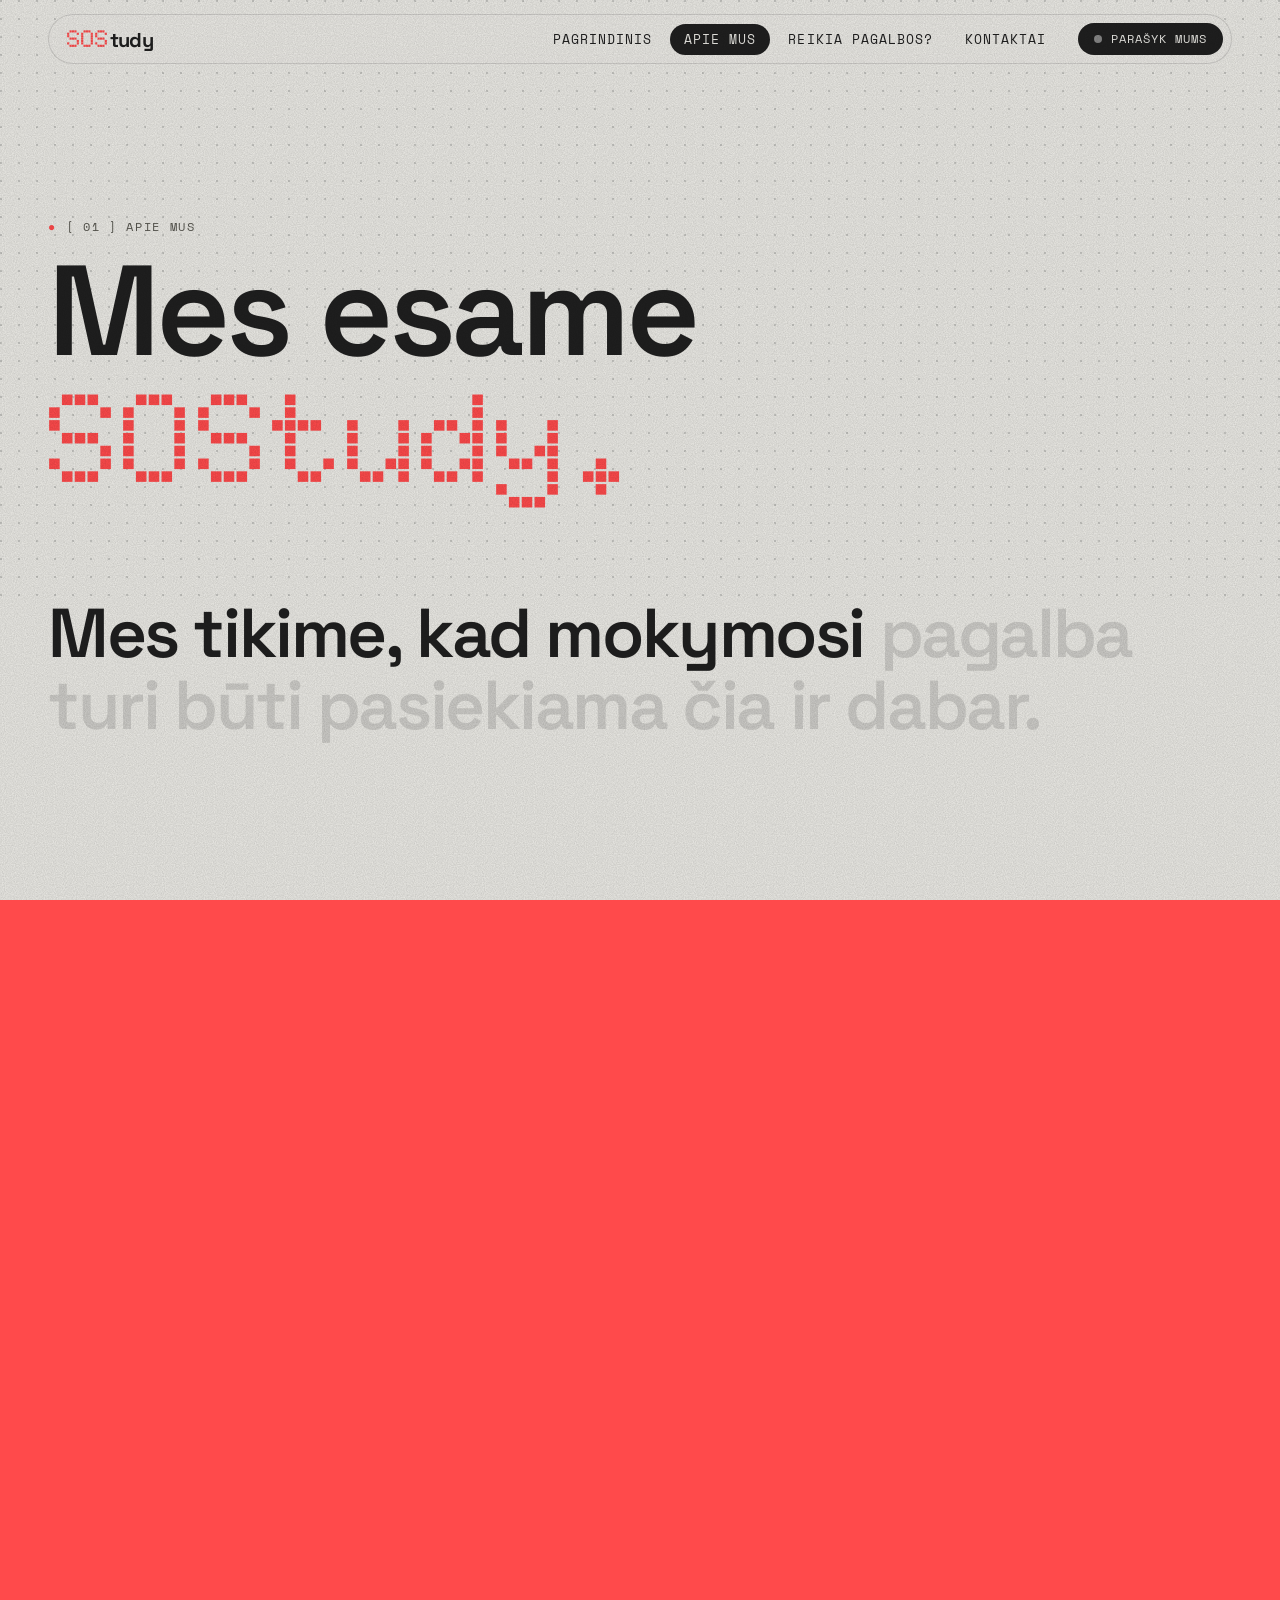
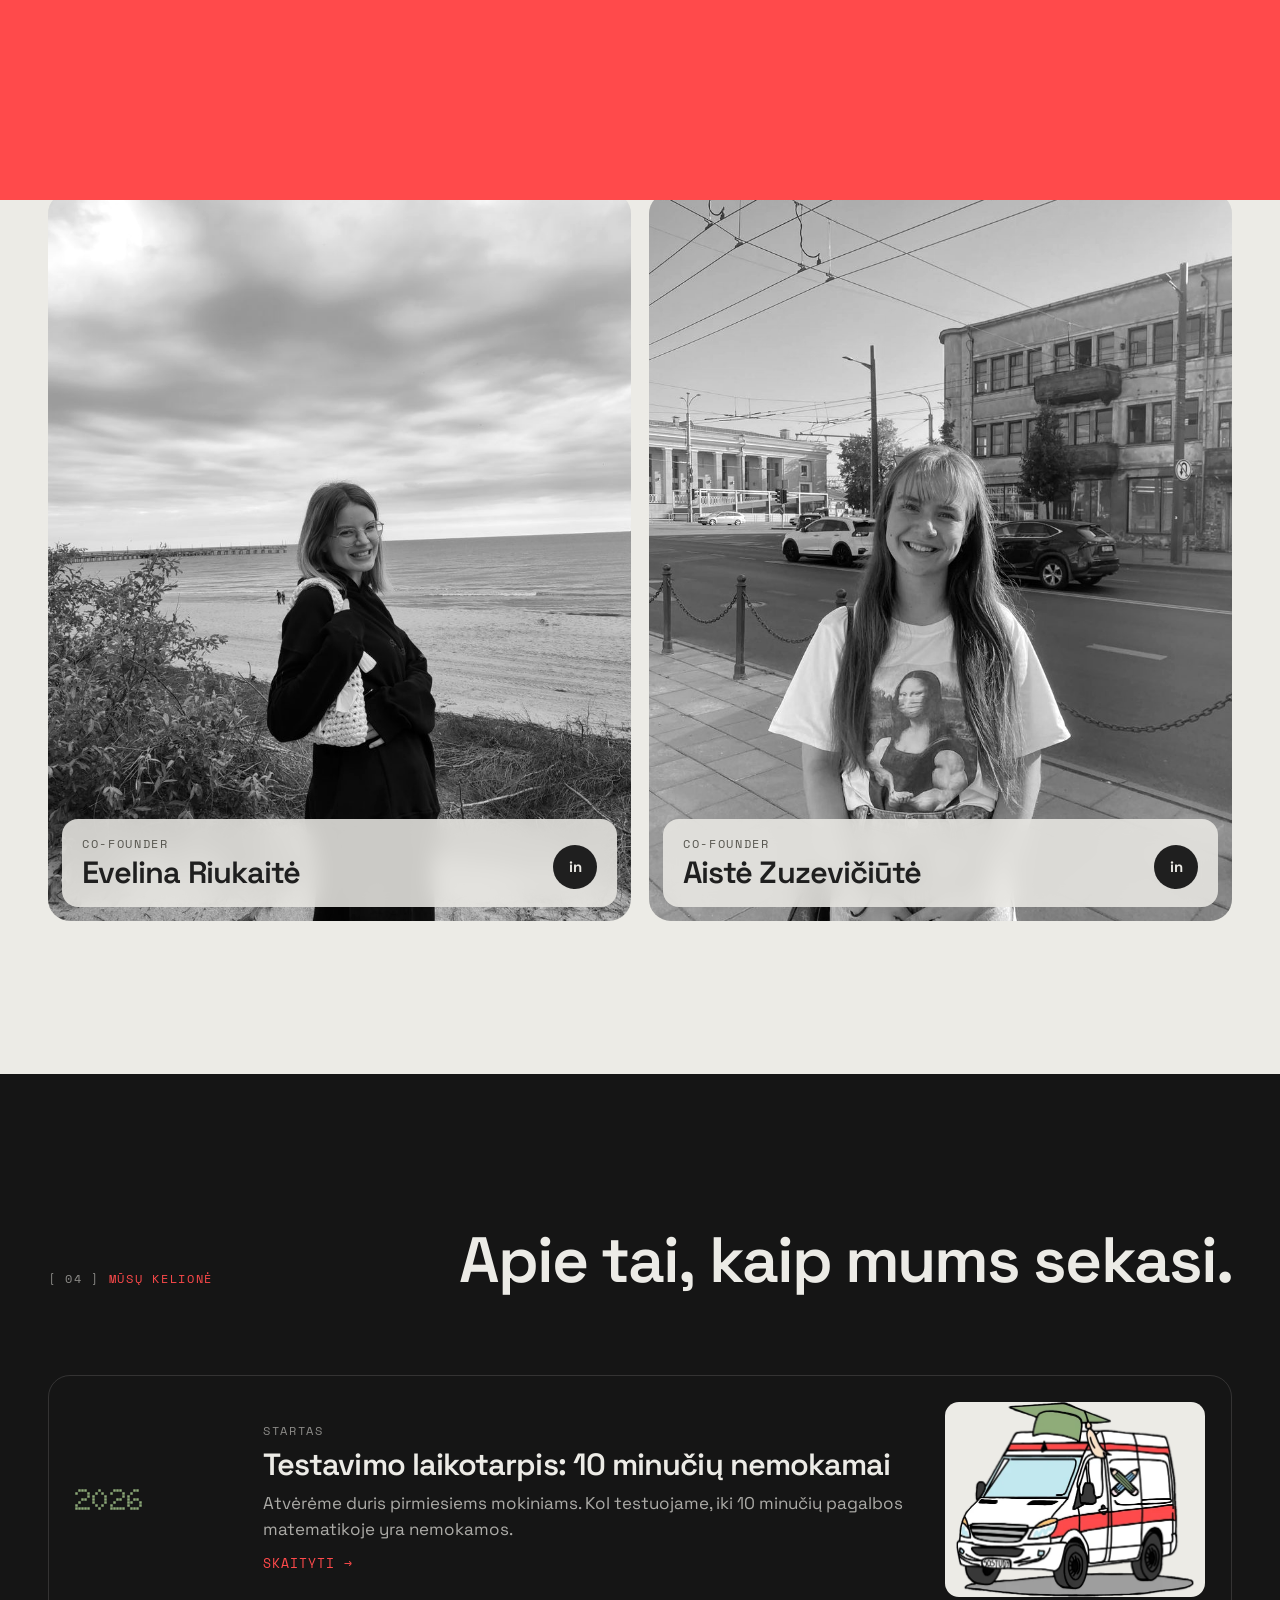
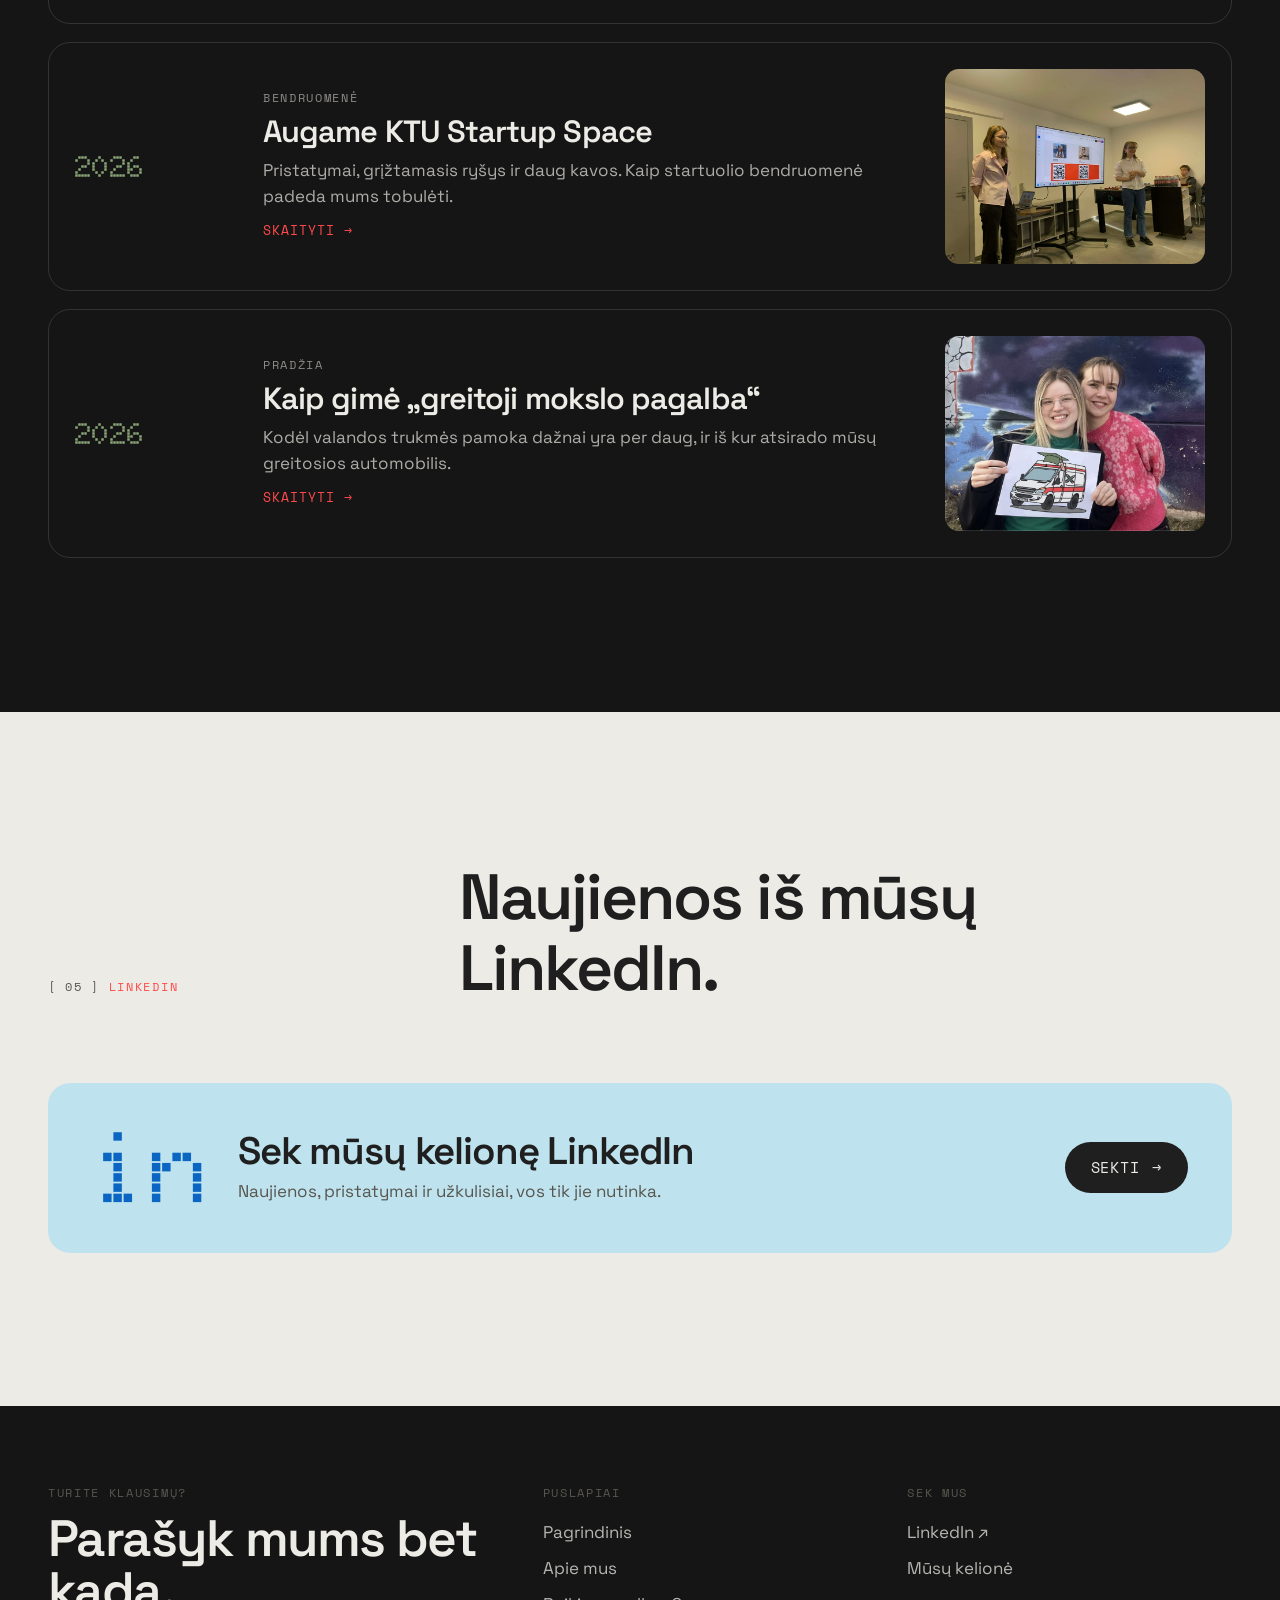
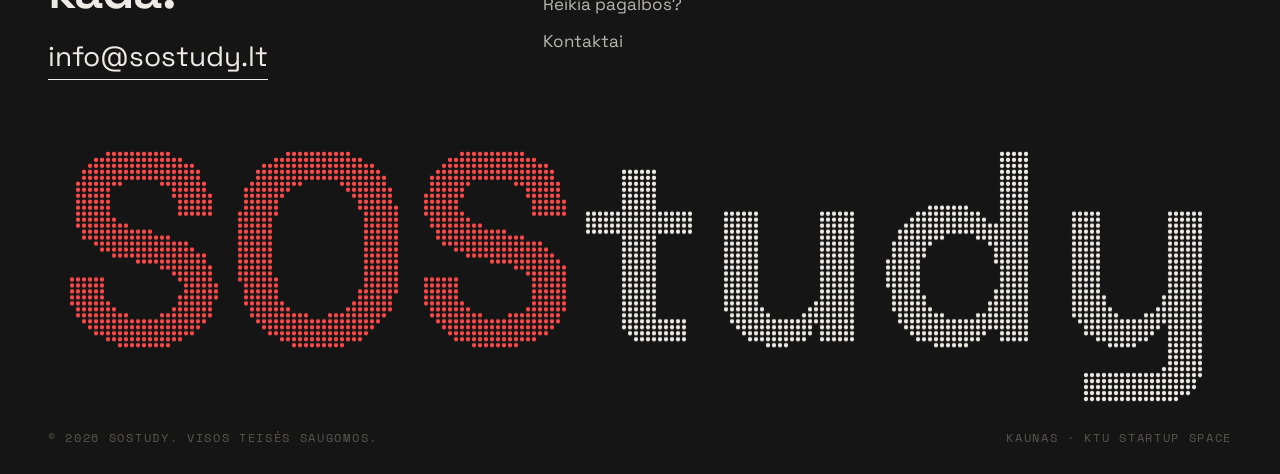
==== apie-mus/index.html @ 899cd35e "about page" ====
<!doctype html>
<html lang="lt">
<head>
  <meta charset="utf-8">
  <meta name="viewport" content="width=device-width, initial-scale=1">
  <title>Apie mus · Komanda ir mūsų kelionė | SOStudy</title>
  <meta name="description" content="SOStudy įkūrė dvi KTU studentės, kurios tiki, kad mokymosi pagalba turi būti pasiekiama čia ir dabar. Susipažink su komanda ir sek mūsų kelionę.">
  <link rel="canonical" href="https://sostudy.lt/apie-mus/">
  <meta property="og:type" content="website">
  <meta property="og:locale" content="lt_LT">
  <meta property="og:site_name" content="SOStudy">
  <meta property="og:url" content="https://sostudy.lt/apie-mus/">
  <meta property="og:title" content="Apie mus · Komanda ir mūsų kelionė | SOStudy">
  <meta property="og:description" content="SOStudy įkūrė dvi KTU studentės, kurios tiki, kad mokymosi pagalba turi būti pasiekiama čia ir dabar. Susipažink su komanda ir sek mūsų kelionę.">
  <meta property="og:image" content="https://sostudy.lt/assets/img/og.png">
  <meta name="twitter:card" content="summary_large_image">
  <meta name="theme-color" content="#ecebe6">
  <link rel="icon" href="/assets/img/favicon.svg" type="image/svg+xml">
  <link rel="preconnect" href="https://fonts.googleapis.com">
  <link rel="preconnect" href="https://fonts.gstatic.com" crossorigin>
  <link href="https://fonts.googleapis.com/css2?family=Doto:wght@700..900&family=Space+Grotesk:wght@400..700&family=Space+Mono:wght@400;700&display=swap" rel="stylesheet">
  <link rel="stylesheet" href="/assets/css/style.css">
  <script type="application/ld+json">
{
    "@context": "https://schema.org",
    "@type": "AboutPage",
    "url": "https://sostudy.lt/apie-mus/",
    "inLanguage": "lt-LT",
    "mainEntity": {
      "@type": "EducationalOrganization",
      "@id": "https://sostudy.lt/#org",
      "name": "SOStudy",
      "slogan": "Greitoji mokslo pagalba",
      "founder": [
        { "@type": "Person", "name": "Evelina Riukaitė", "jobTitle": "Co-founder", "image": "https://sostudy.lt/assets/img/evelina.jpg", "affiliation": "Kauno technologijos universitetas" },
        { "@type": "Person", "name": "Aistė Zuzevičiūtė", "jobTitle": "Co-founder", "image": "https://sostudy.lt/assets/img/aiste.jpg", "affiliation": "Kauno technologijos universitetas" }
      ]
    }
  }
  </script>
</head>
<body>

<header class="site-head">
  <div class="wrap">
    <div class="head-bar">
      <a href="/" class="logo" aria-label="SOStudy pradžia"><span class="sos">SOS</span>tudy</a>
      <nav class="nav" id="nav">
        <a href="/">Pagrindinis</a>
        <a href="/apie-mus/" aria-current="page">Apie mus</a>
        <a href="/reikia-pagalbos/">Reikia pagalbos?</a>
        <a href="/kontaktai/">Kontaktai</a>
        <a href="/reikia-pagalbos/" class="status-pill" data-status><span class="status-dot"></span><span>Tikrinama…</span></a>
      </nav>
      <a href="/reikia-pagalbos/" class="status-pill" data-status><span class="status-dot"></span><span>Tikrinama…</span></a>
      <button class="burger" aria-label="Meniu" aria-expanded="false" aria-controls="nav"><span></span></button>
    </div>
  </div>
</header>

<main>
<section class="page-hero dotgrid">
    <div class="wrap">
      <p class="label reveal"><b>●</b> [ 01 ] Apie mus</p>
      <h1 class="split" style="margin-top:18px">Mes esame <span class="dot">SOStudy.</span></h1>
    </div>
  </section>

  <section class="sec" style="padding-top:0">
    <div class="wrap">
      <p class="manifesto" id="manifesto">Mes tikime, kad mokymosi pagalba turi būti pasiekiama <span class="red">čia</span> <span class="red">ir</span> <span class="red">dabar.</span></p>
    </div>
  </section>

  <section class="sec" style="padding-top:0">
    <div class="wrap story">
      <div class="reveal">
        <p class="label" style="margin-bottom:24px">[ 02 ] <b>Istorija</b></p>
        <p><strong>„SOStudy“ atsirado iš noro panaikinti neefektyvias ir brangias fiksuoto laiko pamokas.</strong> Užuot laukę dienas ir mokėję už visą valandą, kai tereikia 10 minučių paaiškinimo, dabar mokiniai gali išsikviesti „greitąją mokslo pagalbą“ vos keliais paspaudimais.</p>
        <p>„SOStudy“ branduolys esame mes, dvi studentės. Susipažinusios studijų metais ir atradusios bendrą požiūrį į inovacijas švietime, tapome verslo partnerėmis. Šiandien abi priklausome KTU talentų akademijai, o savo startuolį kasdien tobuliname ir vystome KTU Startup Space bendruomenėje.</p>
        <div class="badges"><span class="badge">KTU talentų akademija</span><span class="badge">KTU Startup Space</span></div>
      </div>
      <div class="photo-frame reveal" data-cursor="Labas!">
        <img src="/assets/img/founders.jpg" alt="SOStudy įkūrėjos Evelina ir Aistė su greitosios pagalbos automobilio piešiniu" width="900" height="674" loading="lazy">
        <span class="sticker">Įkūrėjos</span>
      </div>
    </div>
  </section>

  <section class="sec" id="komanda" style="padding-top:0">
    <div class="wrap">
      <div class="sec-head">
        <p class="label">[ 03 ] <b>Komanda</b></p>
        <h2 class="split">Dvi studentės, viena misija.</h2>
      </div>
      <div class="team">
        <article class="member reveal" data-tilt="5">
          <div class="ph"><img src="/assets/img/evelina.jpg" alt="Evelina Riukaitė" width="900" height="1178" loading="lazy"></div>
          <div class="info">
            <div><p class="label" style="margin:0 0 6px">Co-founder</p><h3>Evelina Riukaitė</h3></div>
            <a class="in" href="https://www.linkedin.com/" target="_blank" rel="noopener" aria-label="Evelina LinkedIn">in</a>
          </div>
        </article>
        <article class="member reveal" data-tilt="5" style="transition-delay:.1s">
          <div class="ph"><img src="/assets/img/aiste.jpg" alt="Aistė Zuzevičiūtė" width="900" height="1200" loading="lazy"></div>
          <div class="info">
            <div><p class="label" style="margin:0 0 6px">Co-founder</p><h3>Aistė Zuzevičiūtė</h3></div>
            <a class="in" href="https://www.linkedin.com/" target="_blank" rel="noopener" aria-label="Aistė LinkedIn">in</a>
          </div>
        </article>
      </div>
    </div>
  </section>

  <section class="sec night" id="kelione">
    <div class="wrap">
      <div class="sec-head">
        <p class="label">[ 04 ] <b>Mūsų kelionė</b></p>
        <h2 class="split">Apie tai, kaip mums sekasi.</h2>
      </div>
      <div class="timeline">
        <article class="post reveal">
          <span class="when dot">2026</span>
          <div>
            <p class="label" style="margin-bottom:10px">Startas</p>
            <h3>Testavimo laikotarpis: 10 minučių nemokamai</h3>
            <p>Atvėrėme duris pirmiesiems mokiniams. Kol testuojame, iki 10 minučių pagalbos matematikoje yra nemokamos.</p>
            <button class="more" data-open="a-test">Skaityti →</button>
          </div>
          <img src="/assets/img/car-480.webp" alt="" loading="lazy" style="object-fit:contain;background:var(--paper)">
        </article>
        <article class="post reveal">
          <span class="when dot">2026</span>
          <div>
            <p class="label" style="margin-bottom:10px">Bendruomenė</p>
            <h3>Augame KTU Startup Space</h3>
            <p>Pristatymai, grįžtamasis ryšys ir daug kavos. Kaip startuolio bendruomenė padeda mums tobulėti.</p>
            <button class="more" data-open="a-space">Skaityti →</button>
          </div>
          <img src="/assets/img/pitch.jpg" alt="SOStudy pristatymas auditorijai" loading="lazy">
        </article>
        <article class="post reveal">
          <span class="when dot">2026</span>
          <div>
            <p class="label" style="margin-bottom:10px">Pradžia</p>
            <h3>Kaip gimė „greitoji mokslo pagalba“</h3>
            <p>Kodėl valandos trukmės pamoka dažnai yra per daug, ir iš kur atsirado mūsų greitosios automobilis.</p>
            <button class="more" data-open="a-start">Skaityti →</button>
          </div>
          <img src="/assets/img/founders.jpg" alt="" loading="lazy">
        </article>
      </div>
    </div>
  </section>

  <dialog class="article" id="a-test">
    <button class="article-close" aria-label="Uždaryti">✕</button>
    <div class="article-in">
      <p class="label">2026 · Startas</p>
      <h2>Testavimo laikotarpis: 10 minučių nemokamai</h2>
      <p>Dabar esame testavimo laikotarpyje ir kviečiame nemokamai gauti iki 10 minučių pagalbą, susidūrus su neaiškumais matematikoje, nuo pirmos iki dvyliktos klasės.</p>
      <p>Užtenka užpildyti formą puslapyje „Reikia pagalbos?“: aprašyti uždavinį ar konkretų neaiškumą, o jei patogiau, pridėti nuotrauką. Prieš sesiją el. paštu atsiųsime prisijungimo nuorodą.</p>
      <p><a class="btn btn-red" href="/reikia-pagalbos/">Išbandyti <span class="arr">→</span></a></p>
    </div>
  </dialog>
  <dialog class="article" id="a-space">
    <button class="article-close" aria-label="Uždaryti">✕</button>
    <div class="article-in">
      <p class="label">2026 · Bendruomenė</p>
      <h2>Augame KTU Startup Space</h2>
      <img src="/assets/img/pitch.jpg" alt="SOStudy pristatymas" loading="lazy">
      <p>Abi priklausome KTU talentų akademijai, o savo startuolį kasdien tobuliname ir vystome KTU Startup Space bendruomenėje. Čia pristatome idėją, renkame grįžtamąjį ryšį ir mokomės iš kitų komandų.</p>
    </div>
  </dialog>
  <dialog class="article" id="a-start">
    <button class="article-close" aria-label="Uždaryti">✕</button>
    <div class="article-in">
      <p class="label">2026 · Pradžia</p>
      <h2>Kaip gimė „greitoji mokslo pagalba“</h2>
      <img src="/assets/img/founders.jpg" alt="SOStudy įkūrėjos" loading="lazy">
      <p>„SOStudy“ atsirado iš noro panaikinti neefektyvias ir brangias fiksuoto laiko pamokas. Užuot laukę dienas ir mokėję už visą valandą, kai tereikia 10 minučių paaiškinimo, dabar mokiniai gali išsikviesti „greitąją mokslo pagalbą“ vos keliais paspaudimais.</p>
      <p>Taip atsirado ir mūsų simbolis: greitosios pagalbos automobilis su abiturientų kepure, kuris atvažiuoja tada, kai labiausiai reikia.</p>
    </div>
  </dialog>

  <section class="sec" id="linkedin">
    <div class="wrap">
      <div class="sec-head">
        <p class="label">[ 05 ] <b>LinkedIn</b></p>
        <h2 class="split">Naujienos iš mūsų LinkedIn.</h2>
      </div>
      <div class="li-grid" id="liGrid"></div>
      <a class="li-empty reveal" id="liEmpty" href="https://www.linkedin.com/company/sostudy" target="_blank" rel="noopener" data-linkedin data-cursor="Sekti">
        <span class="dot">in</span>
        <div><h3>Sek mūsų kelionę LinkedIn</h3><p>Naujienos, pristatymai ir užkulisiai, vos tik jie nutinka.</p></div>
        <span class="btn">Sekti <span class="arr">→</span></span>
      </a>
    </div>
  </section>
</main>

<footer class="site-foot">
  <div class="wrap">
    <div class="foot-top">
      <div>
        <p class="label">Turite klausimų?</p>
        <h3>Parašyk mums bet kada.</h3>
        <a class="mail" href="mailto:info@sostudy.lt">info@sostudy.lt</a>
      </div>
      <div>
        <p class="label">Puslapiai</p>
        <div class="foot-links">
          <a href="/">Pagrindinis</a><a href="/apie-mus/">Apie mus</a><a href="/reikia-pagalbos/">Reikia pagalbos?</a><a href="/kontaktai/">Kontaktai</a>
        </div>
      </div>
      <div>
        <p class="label">Sek mus</p>
        <div class="foot-links">
          <a href="https://www.linkedin.com/company/sostudy" target="_blank" rel="noopener" data-linkedin>LinkedIn ↗</a>
          <a href="/apie-mus/#kelione">Mūsų kelionė</a>
        </div>
      </div>
    </div>
    <canvas id="wordmark" aria-label="SOStudy" role="img"></canvas>
    <div class="foot-bottom label"><span>© <span data-year>2026</span> SOStudy. Visos teisės saugomos.</span><span>Kaunas · KTU Startup Space</span></div>
  </div>
</footer>

<script src="/assets/js/config.js"></script>
<script src="/assets/js/availability.js"></script>
<script src="/assets/js/main.js"></script>
<script src="/assets/js/about.js" defer></script>
</body>
</html>
---- assets/css/style.css ----
/* ============ Tokens ============ */
:root {
  --paper: #ecebe6;
  --paper-2: #e2e1db;
  --ink: #1f1f1f;
  --ink-2: #57564f;
  --line: rgba(31, 31, 31, .14);
  --night: #151515;
  --night-2: #1f1f1f;
  --on-night: #ecebe6;

  --red: #ff4a4b;
  --red-deep: #e23637;
  --green: #8da978;
  --green-deep: #6f8c5c;
  --sky: #bfe3ee;
  --amber: #f7b267;

  --f-dot: "Doto", "Space Mono", monospace;
  --f-sans: "Space Grotesk", system-ui, sans-serif;
  --f-mono: "Space Mono", ui-monospace, monospace;

  --r: 22px;
  --r-sm: 12px;
  --gut: clamp(16px, 4vw, 48px);
  --max: 1320px;
  --ease: cubic-bezier(.2, .8, .2, 1);
}

/* ============ Base ============ */
*, *::before, *::after { box-sizing: border-box; }
html { -webkit-text-size-adjust: 100%; scroll-behavior: smooth; }
body {
  margin: 0;
  background: var(--paper);
  color: var(--ink);
  font: 400 17px/1.55 var(--f-sans);
  -webkit-font-smoothing: antialiased;
  overflow-x: hidden;
}
/* matte grain */
body::after {
  content: "";
  position: fixed; inset: 0;
  pointer-events: none; z-index: 900;
  opacity: .32; mix-blend-mode: multiply;
  background-image: url("data:image/svg+xml,%3Csvg xmlns='http://www.w3.org/2000/svg' width='160' height='160'%3E%3Cfilter id='n'%3E%3CfeTurbulence type='fractalNoise' baseFrequency='.9' numOctaves='3' stitchTiles='stitch'/%3E%3CfeColorMatrix values='0 0 0 0 0 0 0 0 0 0 0 0 0 0 0 0 0 0 .5 0'/%3E%3C/filter%3E%3Crect width='100%25' height='100%25' filter='url(%23n)'/%3E%3C/svg%3E");
}
::selection { background: var(--red); color: #fff; }
img { max-width: 100%; display: block; }
a { color: inherit; text-decoration: none; }
button, input, select, textarea { font: inherit; color: inherit; }
h1, h2, h3, h4 { margin: 0; font-weight: 600; letter-spacing: -.03em; line-height: 1.02; }
p { margin: 0 0 1em; }
:focus-visible { outline: 2px solid var(--red); outline-offset: 3px; border-radius: 4px; }

.wrap { width: 100%; max-width: var(--max); margin-inline: auto; padding-inline: var(--gut); }
.dot { font-family: var(--f-dot); font-weight: 800; letter-spacing: -.02em; }
.mono { font-family: var(--f-mono); }
.label {
  font: 400 12px/1.2 var(--f-mono);
  text-transform: uppercase; letter-spacing: .14em;
  color: var(--ink-2);
}
.label b { color: var(--red); font-weight: 400; }
.sr-only { position: absolute; width: 1px; height: 1px; overflow: hidden; clip: rect(0 0 0 0); white-space: nowrap; }
.dotgrid {
  background-image: radial-gradient(circle at 1px 1px, rgba(31,31,31,.18) 1px, transparent 1.4px);
  background-size: 18px 18px;
}
.night { background: var(--night); color: var(--on-night); }
.night .label { color: rgba(236,235,230,.55); }
.night .dotgrid, .night.dotgrid {
  background-image: radial-gradient(circle at 1px 1px, rgba(236,235,230,.12) 1px, transparent 1.4px);
}

/* ============ Cursor ============ */
@media (pointer: fine) {
  html.has-cursor, html.has-cursor * { cursor: none !important; }
}
.cursor, .cursor-ring {
  position: fixed; left: 0; top: 0; z-index: 1000;
  pointer-events: none; border-radius: 50%;
  translate: -50% -50%;
  opacity: 0; transition: opacity .3s;
}
html.has-cursor .cursor, html.has-cursor .cursor-ring { opacity: 1; }
.cursor { width: 8px; height: 8px; background: var(--red); }
.cursor-ring {
  width: 38px; height: 38px;
  border: 1.5px solid var(--ink);
  display: grid; place-items: center;
  font: 700 11px/1 var(--f-mono); letter-spacing: .08em; text-transform: uppercase;
  color: #fff;
  transition: width .35s var(--ease), height .35s var(--ease), background .25s, border-color .25s, opacity .3s;
  mix-blend-mode: difference; border-color: #fff;
}
.cursor-ring.is-link { width: 64px; height: 64px; background: #fff; }
.cursor-ring.is-label { width: 92px; height: 92px; background: var(--red); mix-blend-mode: normal; border-color: var(--red); }
.cursor-ring.is-down { width: 26px; height: 26px; }
.cursor-ring span { opacity: 0; transition: opacity .2s; }
.cursor-ring.is-label span { opacity: 1; }

/* ============ Header ============ */
.site-head {
  position: fixed; inset: 0 0 auto; z-index: 500;
  padding: 14px 0;
  transition: transform .5s var(--ease);
}
.site-head.is-hidden { transform: translateY(-110%); }
.site-head .wrap { display: flex; align-items: center; gap: 20px; }
.head-bar {
  display: flex; align-items: center; gap: 18px; width: 100%;
  padding: 8px 8px 8px 18px;
  background: rgba(236,235,230,.72);
  backdrop-filter: blur(14px) saturate(1.2); -webkit-backdrop-filter: blur(14px) saturate(1.2);
  border: 1px solid var(--line); border-radius: 999px;
}
.logo { display: flex; align-items: baseline; gap: 1px; font: 700 20px/1 var(--f-sans); letter-spacing: -.04em; }
.logo .sos { font-family: var(--f-dot); font-weight: 900; color: var(--red); font-size: 24px; letter-spacing: 0; }
.logo-mark { width: 22px; height: 22px; }
.nav { display: flex; gap: 4px; margin-left: auto; }
.nav a {
  position: relative; padding: 9px 14px; border-radius: 999px;
  font: 400 13px/1 var(--f-mono); text-transform: uppercase; letter-spacing: .08em;
  transition: background .25s, color .25s;
}
.nav a:hover { background: var(--paper-2); }
.nav a[aria-current="page"] { background: var(--ink); color: var(--paper); }
.status-pill {
  display: inline-flex; align-items: center; gap: 9px;
  padding: 10px 16px; border-radius: 999px;
  background: var(--ink); color: var(--paper);
  font: 400 12px/1 var(--f-mono); text-transform: uppercase; letter-spacing: .08em;
  white-space: nowrap;
}
.status-dot { width: 8px; height: 8px; border-radius: 50%; background: #888; flex: none; }
[data-state="free"] .status-dot { background: var(--green); box-shadow: 0 0 0 0 rgba(141,169,120,.7); animation: ping 1.8s infinite; }
[data-state="busy"] .status-dot { background: var(--red); }
@keyframes ping { 70% { box-shadow: 0 0 0 9px rgba(141,169,120,0); } 100% { box-shadow: 0 0 0 0 rgba(141,169,120,0); } }

.burger { display: none; width: 44px; height: 44px; border: 0; border-radius: 50%; background: var(--ink); color: var(--paper); place-items: center; }
.burger span, .burger span::before { display: block; width: 16px; height: 1.5px; background: currentColor; position: relative; transition: transform .3s; }
.burger span::before { content: ""; position: absolute; top: 5px; }
.burger span { transform: translateY(-2.5px); }
.nav-open .burger span { transform: rotate(45deg); }
.nav-open .burger span::before { transform: translateY(-5px) rotate(-90deg); }

@media (max-width: 900px) {
  .burger { display: grid; margin-left: auto; }
  .head-bar .status-pill { display: none; }
  .nav {
    position: fixed; inset: 0; z-index: -1;
    flex-direction: column; justify-content: center; gap: 6px;
    padding: 90px var(--gut) 40px;
    background: var(--night); clip-path: circle(0 at calc(100% - 40px) 40px);
    transition: clip-path .7s var(--ease);
  }
  .nav-open .nav { clip-path: circle(150% at calc(100% - 40px) 40px); }
  .nav a { color: var(--on-night); font: 600 clamp(36px, 10vw, 56px)/1.1 var(--f-sans); text-transform: none; letter-spacing: -.03em; padding: 6px 0; }
  .nav a:hover, .nav a[aria-current="page"] { background: none; color: var(--red); }
  .nav .status-pill { display: inline-flex; align-self: flex-start; margin-top: 24px; background: var(--paper); color: var(--ink); font: 400 12px/1 var(--f-mono); padding: 12px 16px; }
}
@media (min-width: 901px) { .nav .status-pill { display: none; } }

/* ============ Buttons ============ */
.btn {
  --bg: var(--ink); --fg: var(--paper);
  position: relative; display: inline-flex; align-items: center; gap: 12px;
  padding: 18px 26px; border: 0; border-radius: 999px;
  background: var(--bg); color: var(--fg);
  font: 500 15px/1 var(--f-mono); text-transform: uppercase; letter-spacing: .06em;
  overflow: hidden; isolation: isolate;
  transition: transform .4s var(--ease);
}
.btn::before {
  content: ""; position: absolute; inset: 0; z-index: -1;
  background: var(--red); border-radius: inherit;
  transform: translateY(101%); transition: transform .45s var(--ease);
}
.btn:hover::before { transform: none; }
.btn:hover { color: #fff; }
.btn .arr { transition: transform .4s var(--ease); }
.btn:hover .arr { transform: translateX(4px) rotate(-45deg); }
.btn-red { --bg: var(--red); --fg: #fff; }
.btn-red::before { background: var(--ink); }
.btn-ghost { --bg: transparent; --fg: var(--ink); box-shadow: inset 0 0 0 1.5px var(--ink); }
.night .btn-ghost { --fg: var(--on-night); box-shadow: inset 0 0 0 1.5px var(--on-night); }
.btn-siren { animation: siren 2.4s infinite; }
@keyframes siren {
  0%, 100% { box-shadow: 0 0 0 0 rgba(255,74,75,.45); }
  50% { box-shadow: 0 0 0 14px rgba(255,74,75,0); }
}

/* ============ Sections ============ */
section { position: relative; }
.sec { padding: clamp(80px, 12vw, 160px) 0; }
.sec-head { display: grid; grid-template-columns: 1fr 2fr; gap: 24px; margin-bottom: clamp(40px, 6vw, 80px); align-items: end; }
.sec-head h2 { font-size: clamp(36px, 5vw, 76px); }
@media (max-width: 760px) { .sec-head { grid-template-columns: 1fr; } }

.reveal { opacity: 0; transform: translateY(40px); transition: opacity 1s var(--ease), transform 1s var(--ease); }
.reveal.in { opacity: 1; transform: none; }
.split .w { display: inline-block; overflow: hidden; vertical-align: top; padding-bottom: .08em; }
.split .w > span { display: inline-block; transform: translateY(105%); transition: transform 1s var(--ease); transition-delay: calc(var(--i) * 45ms); }
.split.in .w > span { transform: none; }

/* ============ Hero ============ */
.hero { min-height: 100svh; padding-top: 110px; display: flex; flex-direction: column; overflow: hidden; }
.hero-grid > * { min-width: 0; }
.hero-grid { flex: 1; display: grid; grid-template-columns: 1.15fr 1fr; align-items: center; gap: 20px; position: relative; z-index: 2; }
.hero h1 { font-size: clamp(54px, 8.2vw, 136px); line-height: .9; letter-spacing: -.04em; }
.hero h1 .dot { color: var(--red); display: block; font-size: .8em; letter-spacing: -.04em; margin-top: .08em; }
.hero-sub { max-width: 34ch; font-size: clamp(18px, 1.6vw, 22px); color: var(--ink-2); margin: 28px 0 36px; }
.hero-sub strong { color: var(--ink); font-weight: 500; }
.hero-cta { display: flex; flex-wrap: wrap; gap: 12px; }
.hero-meta { position: relative; z-index: 2; display: flex; justify-content: space-between; align-items: end; gap: 20px; padding-bottom: 28px; }
.clock { font-size: clamp(28px, 3vw, 40px); line-height: 1; }
.scroll-hint { display: flex; align-items: center; gap: 10px; }
.scroll-hint i { width: 1px; height: 44px; background: var(--ink); position: relative; overflow: hidden; }
.scroll-hint i::after { content: ""; position: absolute; inset: 0; background: var(--red); animation: drip 1.8s var(--ease) infinite; }
@keyframes drip { from { transform: translateY(-100%); } to { transform: translateY(100%); } }

#globe { position: absolute; inset: 0; z-index: 1; width: 100%; height: 100%; pointer-events: none; }
.car-stage { position: relative; perspective: 1200px; aspect-ratio: 900/737; width: min(100%, 640px); justify-self: center; }
.car-3d { position: absolute; inset: 0; transform-style: preserve-3d; transition: transform .6s var(--ease); }
.car-3d img { position: absolute; inset: 0; width: 100%; height: 100%; object-fit: contain; animation: idle 1.6s ease-in-out infinite; filter: drop-shadow(0 30px 30px rgba(31,31,31,.18)); }
@keyframes idle { 50% { transform: translateY(-3px) rotate(-.3deg); } }
.siren-glow { position: absolute; left: 30%; top: 4%; width: 34%; height: 26%; border-radius: 50%; filter: blur(30px); mix-blend-mode: multiply; animation: blink 1s steps(1) infinite; pointer-events: none; transform: translateZ(40px); }
@keyframes blink { 0% { background: rgba(255,74,75,.55); } 50% { background: rgba(120,190,230,.55); } }
.car-tag {
  position: absolute; transform: translateZ(80px);
  padding: 8px 12px; border-radius: 999px; background: var(--paper); border: 1px solid var(--line);
  font: 400 11px/1 var(--f-mono); text-transform: uppercase; letter-spacing: .1em; white-space: nowrap;
  box-shadow: 0 10px 30px rgba(31,31,31,.08);
}
.car-tag.t1 { left: -4%; top: 22%; }
.car-tag.t2 { right: 0; top: 58%; }
.car-tag.t3 { left: 18%; bottom: -2%; }
.car-tag b { color: var(--red); font-weight: 400; }

@media (max-width: 900px) {
  .hero-grid { grid-template-columns: 1fr; padding-top: 20px; }
  .car-stage { width: min(92%, 460px); order: -1; }
  .car-tag.t1 { left: 0; }
  .hero-meta .clock-wrap { display: none; }
}

/* ============ Marquee ============ */
.marquee { overflow: hidden; border-block: 1px solid var(--line); padding: 18px 0; background: var(--paper); }
.marquee-track { display: flex; width: max-content; animation: marquee 28s linear infinite; }
.marquee-track span { display: flex; align-items: center; gap: 32px; padding-right: 32px; font-size: clamp(22px, 3vw, 38px); white-space: nowrap; }
.marquee-track span::after { content: "✚"; color: var(--red); font-size: .7em; }
@keyframes marquee { to { transform: translateX(-50%); } }

/* ============ Drive (scroll scene) ============ */
.drive { height: 320vh; }
.drive-sticky { position: sticky; top: 0; height: 100svh; overflow: hidden; display: grid; place-items: center; }
.drive-text { position: relative; z-index: 2; text-align: center; padding-inline: var(--gut); }
.drive-text h2 { font-size: clamp(44px, 8vw, 132px); max-width: 14ch; margin-inline: auto; }
.drive-text h2 em { font-style: normal; color: var(--red); }
.drive-meter { margin-top: 28px; display: inline-flex; gap: 28px; align-items: baseline; }
.drive-meter .dot { font-size: clamp(40px, 5vw, 72px); color: var(--green); line-height: 1; }
.road { position: absolute; left: 0; right: 0; bottom: 14vh; height: 2px; background: repeating-linear-gradient(90deg, rgba(236,235,230,.5) 0 26px, transparent 26px 52px); }
.drive-car { position: absolute; bottom: calc(14vh - 6px); left: 0; width: clamp(220px, 28vw, 420px); z-index: 3; will-change: transform; }
.drive-car img { width: 100%; filter: drop-shadow(0 20px 20px rgba(0,0,0,.4)); }
.drive-car::after { content: ""; position: absolute; left: 30%; top: 0; width: 36%; height: 30%; border-radius: 50%; filter: blur(26px); animation: blink2 .8s steps(1) infinite; z-index: -1; }
@keyframes blink2 { 0% { background: rgba(255,74,75,.8); } 50% { background: rgba(110,180,230,.8); } }
.speedlines { position: absolute; inset: 0; pointer-events: none; }

/* ============ Feature cards ============ */
.cards { display: grid; grid-template-columns: repeat(3, 1fr); gap: 18px; perspective: 1400px; }
@media (max-width: 900px) { .cards { grid-template-columns: 1fr; } }
.card {
  position: relative; padding: 32px; min-height: 360px;
  display: flex; flex-direction: column;
  background: var(--paper-2); border: 1px solid var(--line); border-radius: var(--r);
  transform-style: preserve-3d; transition: transform .5s var(--ease), background .4s;
  overflow: hidden;
}
.card:hover { background: #fff; }
.card .num { font-size: 15px; font-family: var(--f-mono); color: var(--ink-2); }
.card .glyph { width: 112px; height: 112px; margin: auto 0 28px; transform: translateZ(40px); }
.card h3 { font-size: 30px; margin-bottom: 10px; transform: translateZ(30px); }
.card p { color: var(--ink-2); margin: 0; transform: translateZ(20px); }
.card::after {
  content: ""; position: absolute; inset: 0; pointer-events: none; border-radius: inherit;
  background: radial-gradient(400px circle at var(--mx, 50%) var(--my, 50%), rgba(255,74,75,.12), transparent 45%);
  opacity: 0; transition: opacity .3s;
}
.card:hover::after { opacity: 1; }

/* ============ AI compare ============ */
.compare { display: grid; grid-template-columns: 1.1fr 1fr; gap: clamp(30px, 6vw, 90px); align-items: start; }
@media (max-width: 900px) { .compare { grid-template-columns: 1fr; } }
.compare-lead { font-size: clamp(22px, 2.4vw, 32px); line-height: 1.3; letter-spacing: -.02em; }
.compare-lead mark { background: none; color: var(--red); }
.vs { border: 1px solid rgba(236,235,230,.16); border-radius: var(--r); overflow: hidden; }
.vs-row { display: grid; grid-template-columns: 1fr 64px 64px; align-items: center; border-top: 1px solid rgba(236,235,230,.12); }
.vs-row:first-child { border-top: 0; background: rgba(236,235,230,.05); }
.vs-row > * { padding: 18px 20px; }
.vs-row > :not(:first-child) { text-align: center; padding-inline: 0; }
.vs .yes { color: var(--green); font-size: 22px; }
.vs .no { color: var(--red); font-size: 22px; }

/* ============ Steps (horizontal) ============ */
.steps { overflow: hidden; }
.steps-track { display: flex; gap: 18px; padding-inline: var(--gut); width: max-content; }
.step {
  width: min(78vw, 560px); min-height: 440px; flex: none;
  padding: 36px; border-radius: var(--r);
  display: flex; flex-direction: column; justify-content: space-between;
  border: 1px solid var(--line);
}
.step .big { font-size: clamp(90px, 11vw, 160px); line-height: .8; }
.step h3 { font-size: clamp(28px, 3vw, 40px); margin-bottom: 12px; }
.step p { color: var(--ink-2); margin: 0; max-width: 38ch; }
.step.s1 { background: var(--sky); }
.step.s2 { background: var(--green); }
.step.s2 p { color: var(--ink); }
.step.s3 { background: var(--red); color: #fff; border-color: transparent; }
.step.s3 p { color: rgba(255,255,255,.85); }
.step.s4 { background: var(--ink); color: var(--paper); }
.step.s4 p { color: rgba(236,235,230,.7); }
@media (max-width: 760px) {
  .steps-track { flex-direction: column; width: auto; }
  .step { width: 100%; min-height: 320px; }
}

/* ============ Stats ============ */
.stats { display: grid; grid-template-columns: repeat(3, 1fr); border-top: 1px solid var(--line); }
.stat { padding: 34px 24px 10px 0; border-right: 1px solid var(--line); }
.stat:last-child { border-right: 0; }
.stat:not(:first-child) { padding-left: 24px; }
.stat .dot { font-size: clamp(56px, 8vw, 120px); line-height: .9; display: block; }
@media (max-width: 760px) { .stats { grid-template-columns: 1fr; } .stat { border-right: 0; border-bottom: 1px solid var(--line); padding-left: 0 !important; } }

/* ============ FAQ ============ */
.faq { border-top: 1px solid var(--line); }
.faq details { border-bottom: 1px solid var(--line); }
.faq summary {
  list-style: none; display: flex; align-items: center; gap: 20px;
  padding: 28px 0; font-size: clamp(22px, 2.6vw, 34px); letter-spacing: -.02em; font-weight: 500;
}
.faq summary::-webkit-details-marker { display: none; }
.faq summary .mono { font-size: 13px; color: var(--ink-2); width: 40px; flex: none; }
.faq summary::after {
  content: "+"; margin-left: auto; flex: none;
  width: 44px; height: 44px; border-radius: 50%; display: grid; place-items: center;
  border: 1.5px solid var(--ink); font: 400 22px/1 var(--f-mono);
  transition: transform .4s var(--ease), background .3s, color .3s;
}
.faq details[open] summary::after { transform: rotate(45deg); background: var(--red); border-color: var(--red); color: #fff; }
.faq .ans { padding: 0 64px 30px 60px; color: var(--ink-2); font-size: 19px; max-width: 70ch; }
@media (max-width: 600px) { .faq .ans { padding: 0 0 26px; } }

/* ============ CTA band ============ */
.cta-band { text-align: center; }
.cta-band h2 { font-size: clamp(48px, 9vw, 150px); margin-bottom: 36px; }
.cta-band h2 .dot { color: var(--red); }

/* ============ Footer ============ */
.site-foot { background: var(--night); color: var(--on-night); padding: 80px 0 28px; overflow: hidden; }
.foot-top { display: grid; grid-template-columns: 1.4fr 1fr 1fr; gap: 40px; }
.foot-top h3 { font-size: clamp(30px, 4vw, 54px); }
.foot-top a.mail { display: inline-block; margin-top: 18px; font-size: clamp(20px, 2.2vw, 28px); border-bottom: 1px solid currentColor; transition: color .25s; }
.foot-top a.mail:hover { color: var(--red); }
.foot-links { display: flex; flex-direction: column; gap: 10px; margin-top: 18px; }
.foot-links a { opacity: .75; transition: opacity .2s, color .2s; }
.foot-links a:hover { opacity: 1; color: var(--red); }
#wordmark { width: 100%; height: clamp(140px, 22vw, 320px); display: block; margin: 50px 0 20px; }
.foot-bottom { display: flex; justify-content: space-between; gap: 20px; flex-wrap: wrap; }
@media (max-width: 760px) { .foot-top { grid-template-columns: 1fr; } }

/* ============ Page transition ============ */
.wipe { position: fixed; inset: 0; z-index: 950; background: var(--red); transform: translateY(100%); pointer-events: none; display: grid; place-items: center; }
.wipe .dot { color: #fff; font-size: 18vw; opacity: 0; }
.wipe.out { transform: translateY(0); transition: transform .55s var(--ease); }
.wipe.out .dot { opacity: 1; transition: opacity .2s .3s; }
.wipe.in { transform: translateY(-100%); transition: transform .65s var(--ease) .05s; }

/* ============ Sub-page hero ============ */
.page-hero { padding: clamp(140px, 18vw, 220px) 0 clamp(50px, 7vw, 90px); }
.page-hero h1 { font-size: clamp(52px, 10vw, 156px); line-height: .92; }
.page-hero h1 .dot { color: var(--red); }
.page-hero .lead { max-width: 52ch; font-size: clamp(18px, 1.7vw, 23px); color: var(--ink-2); margin-top: 28px; }

/* ============ Reduced motion ============ */
@media (prefers-reduced-motion: reduce) {
  *, *::before, *::after { animation-duration: .001s !important; animation-iteration-count: 1 !important; transition-duration: .001s !important; scroll-behavior: auto !important; }
  .reveal, .split .w > span { opacity: 1; transform: none; }
  .drive { height: auto; }
  .drive-sticky { position: relative; height: auto; padding: 120px 0 200px; }
}

/* ============ Help page ============ */
.help-grid { display: grid; grid-template-columns: 1fr 1.15fr; gap: clamp(20px, 3vw, 40px); align-items: start; padding-bottom: clamp(80px, 10vw, 140px); }
@media (max-width: 960px) { .help-grid { grid-template-columns: 1fr; } }
.av {
  position: sticky; top: 100px;
  padding: clamp(24px, 3vw, 36px); border-radius: var(--r);
  background: var(--night); color: var(--on-night); overflow: hidden;
}
@media (max-width: 960px) { .av { position: relative; top: 0; } }
.av-top { display: flex; justify-content: space-between; align-items: center; gap: 12px; }
.av-state { font-size: clamp(64px, 9vw, 120px); line-height: .9; margin: 26px 0 10px; color: #777; transition: color .4s; }
.av[data-state="free"] .av-state { color: var(--green); }
.av[data-state="busy"] .av-state { color: var(--red); }
.av-sub { font-size: 19px; min-height: 2.6em; color: rgba(236,235,230,.85); }
.av-sub strong { color: #fff; font-weight: 500; }
.av-people { display: flex; gap: 8px; margin-top: 4px; }
.av-people span { width: 34px; height: 34px; border-radius: 50%; border: 1.5px solid rgba(236,235,230,.3); display: grid; place-items: center; font: 400 11px/1 var(--f-mono); }
.av-people span.on { border-color: var(--green); background: var(--green); color: var(--night); }

.week { margin-top: 30px; display: grid; gap: 7px; }
.week-row { display: grid; grid-template-columns: 34px 1fr; align-items: center; gap: 10px; }
.week-row .label { font-size: 10px; }
.week-cells { display: grid; grid-template-columns: repeat(28, 1fr); gap: 3px; }
.week-cells i { aspect-ratio: 1; border-radius: 50%; background: rgba(236,235,230,.12); transition: background .3s, transform .3s; }
.week-cells i.on { background: var(--green); }
.week-cells i.now { box-shadow: 0 0 0 2px var(--red); }
.week-cells i.on:hover { transform: scale(1.6); }
.week-axis { display: flex; justify-content: space-between; margin-left: 44px; }
.week-axis .label { font-size: 10px; }

.slots { display: flex; flex-wrap: wrap; gap: 8px; margin-top: 26px; }
.slot {
  padding: 10px 14px; border-radius: 999px; border: 1.5px solid rgba(236,235,230,.3); background: none; color: var(--on-night);
  font: 400 12px/1 var(--f-mono); text-transform: uppercase; letter-spacing: .06em; transition: background .25s, border-color .25s, color .25s;
}
.slot:hover { border-color: var(--on-night); }
.slot[aria-pressed="true"] { background: var(--red); border-color: var(--red); color: #fff; }

/* form */
.form { display: grid; gap: 14px; }
.row2 { display: grid; grid-template-columns: 1fr 1fr; gap: 14px; }
@media (max-width: 560px) { .row2 { grid-template-columns: 1fr; } }
.field { position: relative; display: block; }
.field input, .field select, .field textarea {
  width: 100%; padding: 26px 18px 12px; border-radius: var(--r-sm);
  background: var(--paper-2); border: 1.5px solid transparent; outline: 0;
  font-size: 17px; transition: border-color .25s, background .25s;
  -webkit-appearance: none; appearance: none;
}
.field textarea { min-height: 170px; resize: vertical; }
.field select { background-image: linear-gradient(45deg, transparent 50%, var(--ink) 50%), linear-gradient(135deg, var(--ink) 50%, transparent 50%); background-position: calc(100% - 22px) 55%, calc(100% - 17px) 55%; background-size: 5px 5px; background-repeat: no-repeat; }
.field input:focus, .field select:focus, .field textarea:focus { border-color: var(--ink); background: #fff; }
.field > span { position: absolute; left: 19px; top: 9px; font: 400 11px/1.2 var(--f-mono); text-transform: uppercase; letter-spacing: .1em; color: var(--ink-2); pointer-events: none; }
.field > span b { color: var(--red); font-weight: 400; }
.field input:user-invalid, .field textarea:user-invalid { border-color: var(--red); }

.drop {
  position: relative; display: grid; place-items: center; text-align: center; gap: 6px;
  min-height: 170px; padding: 24px; border-radius: var(--r-sm);
  border: 1.5px dashed rgba(31,31,31,.35); background: transparent; transition: border-color .25s, background .25s;
}
.drop.is-over { border-color: var(--red); background: rgba(255,74,75,.06); }
.drop input { position: absolute; inset: 0; opacity: 0; width: 100%; }
.drop-empty { display: grid; gap: 6px; justify-items: center; }
.drop .dot { font-size: 34px; color: var(--red); line-height: 1; }
.drop small { color: var(--ink-2); font-family: var(--f-mono); font-size: 12px; }
.drop.has-file { padding: 12px; border-style: solid; border-color: var(--line); }
.drop.has-file .drop-empty { display: none; }
.preview { display: none; position: relative; width: 100%; }
.drop.has-file .preview { display: flex; align-items: center; gap: 16px; text-align: left; }
.preview img { width: 120px; height: 120px; object-fit: cover; border-radius: 10px; }
.preview .meta { font-family: var(--f-mono); font-size: 13px; color: var(--ink-2); word-break: break-all; }
.preview button { position: relative; z-index: 2; margin-left: auto; width: 40px; height: 40px; flex: none; border-radius: 50%; border: 1.5px solid var(--ink); background: none; }

.check { display: flex; gap: 12px; align-items: flex-start; font-size: 14px; color: var(--ink-2); }
.check input { width: 20px; height: 20px; margin: 2px 0 0; accent-color: var(--red); flex: none; }
.form-foot { display: flex; align-items: center; gap: 18px; flex-wrap: wrap; margin-top: 6px; }
.form-msg { font-family: var(--f-mono); font-size: 13px; }
.form-msg.err { color: var(--red); }
.hp { position: absolute; left: -9999px; }
.chosen { display: none; align-items: center; gap: 10px; padding: 12px 16px; border-radius: var(--r-sm); background: var(--sky); font-size: 15px; }
.chosen.on { display: flex; }
.chosen button { margin-left: auto; border: 0; background: none; text-decoration: underline; font-size: 13px; }

.sent { display: none; text-align: center; padding: 60px 20px; border-radius: var(--r); background: var(--paper-2); overflow: hidden; position: relative; }
.sent.on { display: block; }
.sent img { width: 260px; margin: 0 auto 26px; animation: driveoff 2.6s var(--ease) .6s forwards; }
@keyframes driveoff { 30% { transform: translateX(10px) rotate(1deg); } 100% { transform: translateX(-140vw); } }
.sent h2 { font-size: clamp(36px, 5vw, 60px); margin-bottom: 14px; }
.sent h2 .dot { color: var(--red); }

/* ============ About page ============ */
.manifesto { font-size: clamp(34px, 5.4vw, 84px); line-height: 1.04; letter-spacing: -.035em; font-weight: 600; }
.manifesto .w { color: rgba(31,31,31,.14); transition: color .3s; }
.manifesto .w.lit { color: var(--ink); }
.manifesto .w.red.lit { color: var(--red); }

.story { display: grid; grid-template-columns: 1fr 1fr; gap: clamp(30px, 6vw, 90px); align-items: center; }
@media (max-width: 860px) { .story { grid-template-columns: 1fr; } }
.story p { font-size: clamp(18px, 1.5vw, 21px); color: var(--ink-2); }
.story p strong { color: var(--ink); font-weight: 500; }
.photo-frame { position: relative; border-radius: var(--r); overflow: hidden; transform: rotate(-2deg); box-shadow: 0 30px 60px rgba(31,31,31,.15); }
.photo-frame img { width: 100%; height: 100%; object-fit: cover; }
.photo-frame .sticker { position: absolute; right: 16px; bottom: 16px; background: var(--red); color: #fff; padding: 10px 14px; border-radius: 999px; font: 400 12px/1 var(--f-mono); text-transform: uppercase; letter-spacing: .08em; }

.badges { display: flex; flex-wrap: wrap; gap: 10px; margin-top: 24px; }
.badge { display: inline-flex; align-items: center; gap: 10px; padding: 12px 16px; border: 1px solid var(--line); border-radius: 999px; font: 400 13px/1 var(--f-mono); text-transform: uppercase; letter-spacing: .06em; }
.badge::before { content: ""; width: 8px; height: 8px; border-radius: 50%; background: var(--green); }

.team { display: grid; grid-template-columns: 1fr 1fr; gap: 18px; perspective: 1400px; }
@media (max-width: 700px) { .team { grid-template-columns: 1fr; } }
.member { position: relative; border-radius: var(--r); overflow: hidden; background: var(--paper-2); transform-style: preserve-3d; transition: transform .5s var(--ease); }
.member .ph { aspect-ratio: 4/5; overflow: hidden; }
.member img { width: 100%; height: 100%; object-fit: cover; filter: grayscale(1) contrast(1.05); transform: scale(1.04); transition: filter .6s var(--ease), transform .8s var(--ease); }
.member:hover img { filter: none; transform: scale(1); }
.member .info { position: absolute; left: 14px; right: 14px; bottom: 14px; display: flex; align-items: end; justify-content: space-between; gap: 12px; padding: 18px 20px; border-radius: 16px; background: rgba(236,235,230,.86); backdrop-filter: blur(10px); -webkit-backdrop-filter: blur(10px); transform: translateZ(40px); }
.member h3 { font-size: clamp(24px, 2.4vw, 32px); }
.member .in { flex: none; width: 44px; height: 44px; border-radius: 50%; display: grid; place-items: center; background: var(--ink); color: var(--paper); font: 700 15px/1 var(--f-sans); transition: background .25s; }
.member .in:hover { background: var(--red); }

.timeline { position: relative; display: grid; gap: 18px; }
.post {
  display: grid; grid-template-columns: 160px 1fr 260px; gap: 28px; align-items: center;
  padding: 26px; border-radius: var(--r); border: 1px solid rgba(236,235,230,.14);
  transition: background .3s, border-color .3s;
}
.post:hover { background: rgba(236,235,230,.05); border-color: rgba(236,235,230,.3); }
.post .when { font-size: 30px; color: var(--green); line-height: 1; }
.post h3 { font-size: clamp(24px, 2.4vw, 34px); margin-bottom: 10px; }
.post p { margin: 0; color: rgba(236,235,230,.7); }
.post img { border-radius: 14px; aspect-ratio: 4/3; object-fit: cover; width: 100%; }
.post .more { margin-top: 14px; display: inline-flex; gap: 8px; border: 0; background: none; padding: 0; color: var(--red); font: 400 13px/1 var(--f-mono); text-transform: uppercase; letter-spacing: .08em; }
@media (max-width: 860px) { .post { grid-template-columns: 1fr; } .post img { order: -1; } }

dialog.article { width: min(760px, calc(100vw - 32px)); max-height: 88vh; padding: 0; border: 0; border-radius: var(--r); background: var(--paper); color: var(--ink); }
dialog.article::backdrop { background: rgba(21,21,21,.7); backdrop-filter: blur(6px); }
dialog.article[open] { animation: pop .5s var(--ease); }
@keyframes pop { from { opacity: 0; transform: translateY(30px) scale(.97); } }
.article-in { padding: clamp(24px, 4vw, 48px); }
.article-in h2 { font-size: clamp(30px, 4vw, 48px); margin: 14px 0 20px; }
.article-in img { border-radius: 14px; margin-bottom: 22px; }
.article-in p { font-size: 18px; color: var(--ink-2); }
.article-close { position: sticky; top: 14px; float: right; margin: 14px 14px 0 0; z-index: 2; width: 44px; height: 44px; border-radius: 50%; border: 0; background: var(--ink); color: var(--paper); font-size: 18px; }

.li-grid { columns: 3 340px; column-gap: 18px; }
.li-grid iframe { width: 100%; border: 0; border-radius: var(--r-sm); background: #fff; margin-bottom: 18px; break-inside: avoid; display: block; }
.li-empty { display: grid; grid-template-columns: auto 1fr auto; gap: 28px; align-items: center; padding: clamp(24px, 4vw, 44px); border-radius: var(--r); background: var(--sky); }
.li-empty .dot { font-size: clamp(60px, 8vw, 110px); line-height: .8; color: #0a66c2; }
.li-empty h3 { font-size: clamp(26px, 3vw, 40px); margin-bottom: 8px; }
.li-empty p { margin: 0; color: var(--ink-2); }
@media (max-width: 760px) { .li-empty { grid-template-columns: 1fr; } }
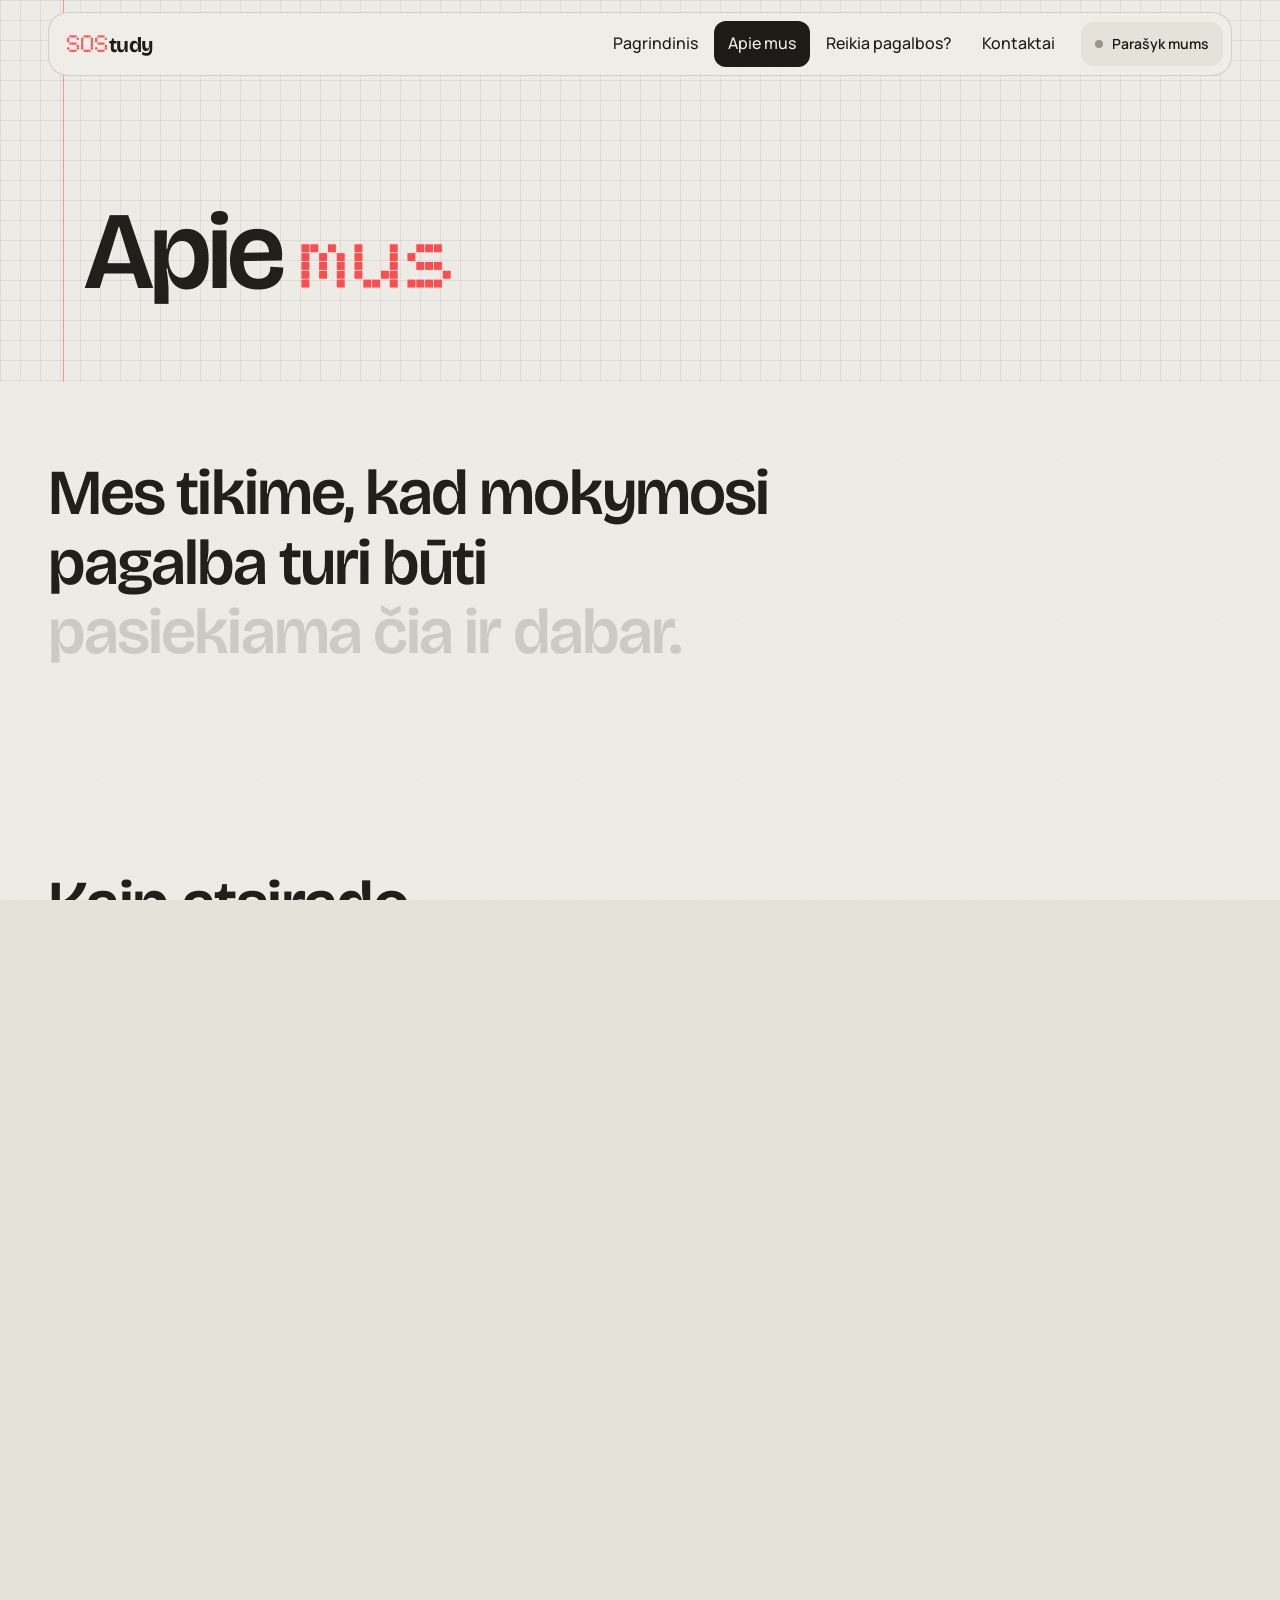
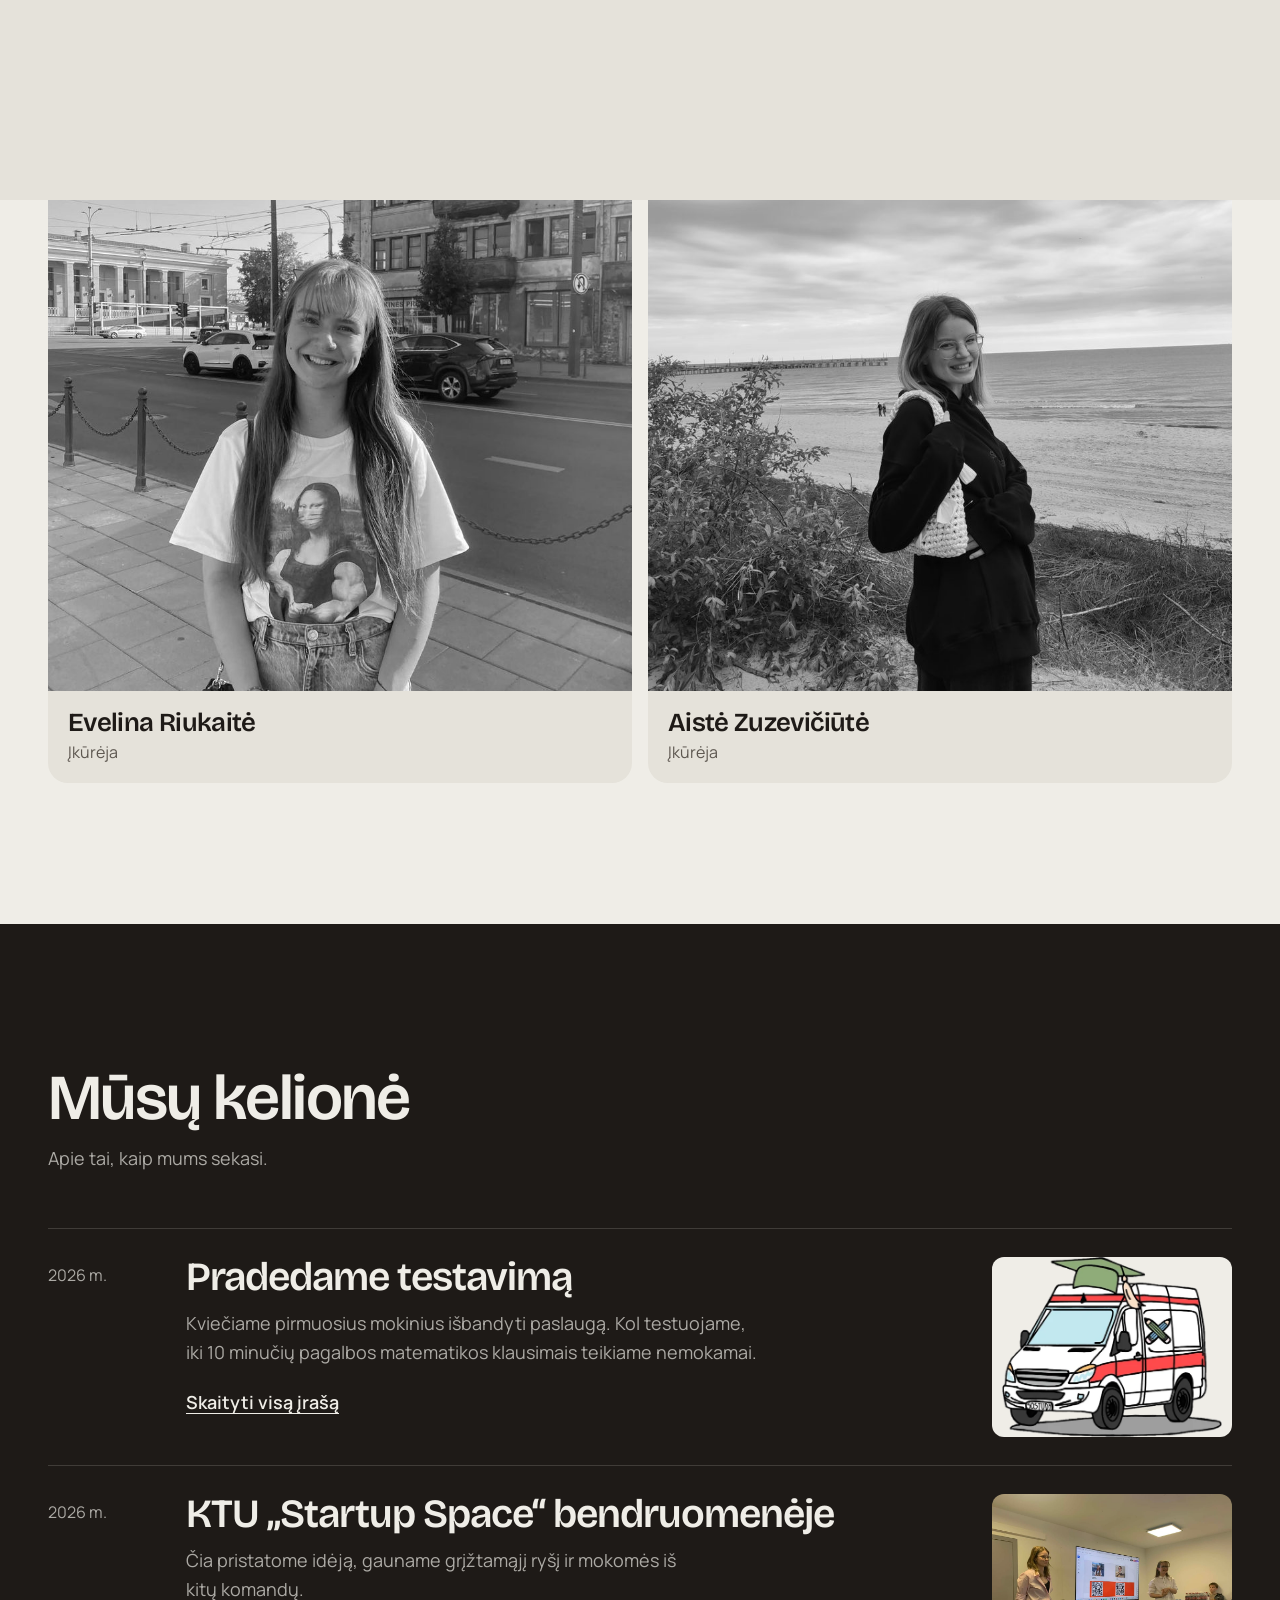
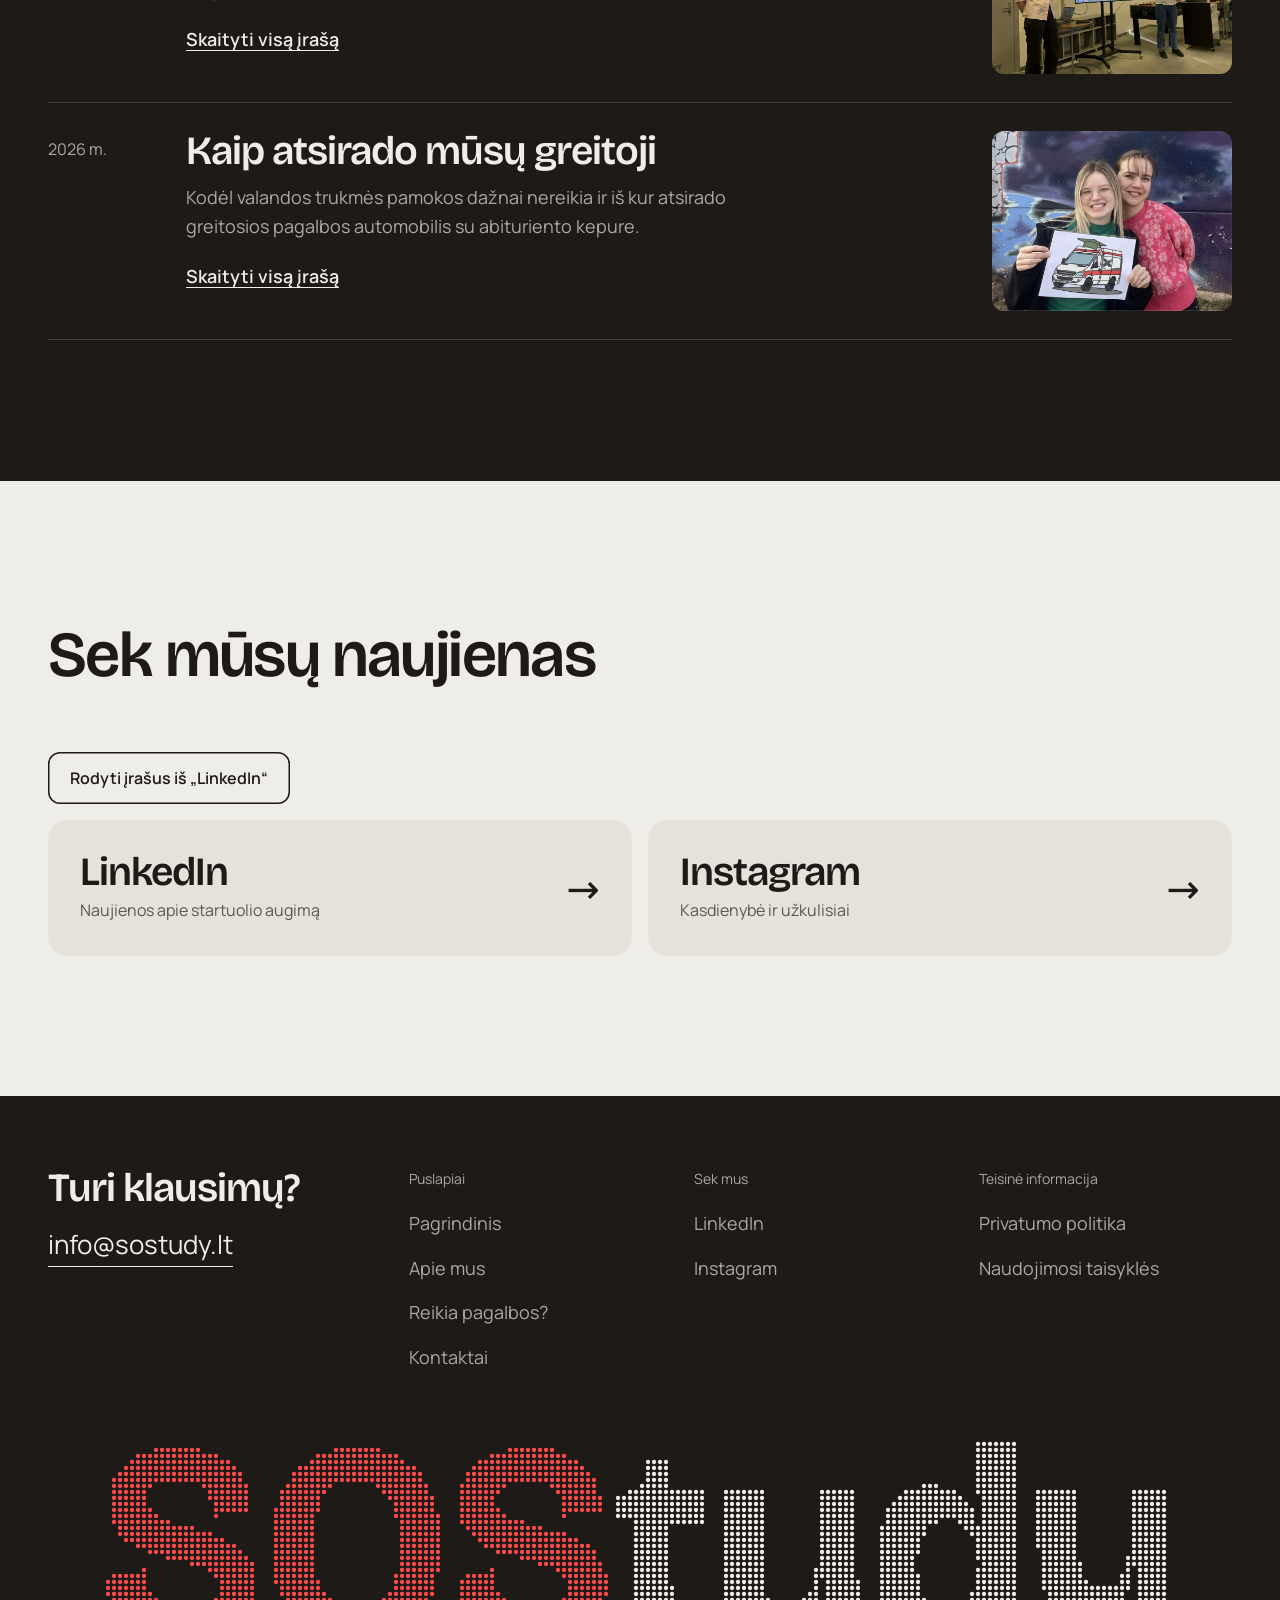
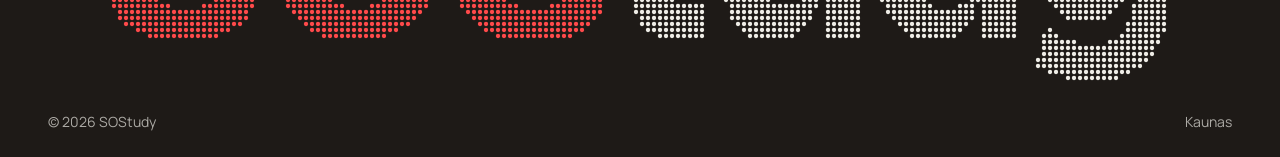
==== commit 2f15600f: "rewrite copy" ====
--- a/apie-mus/index.html
+++ b/apie-mus/index.html
@@ -2,23 +2,23 @@
 <html lang="lt">
 <head>
   <meta charset="utf-8">
-  <meta name="viewport" content="width=device-width, initial-scale=1">
-  <title>Apie mus · Komanda ir mūsų kelionė | SOStudy</title>
-  <meta name="description" content="SOStudy įkūrė dvi KTU studentės, kurios tiki, kad mokymosi pagalba turi būti pasiekiama čia ir dabar. Susipažink su komanda ir sek mūsų kelionę.">
+  <meta name="viewport" content="width=device-width, initial-scale=1, viewport-fit=cover">
+  <title>Apie mus | SOStudy</title>
+  <meta name="description" content="„SOStudy“ įkūrė dvi KTU studentės, kurios tiki, kad mokymosi pagalba turi būti pasiekiama čia ir dabar. Susipažink su komanda ir mūsų kelione.">
   <link rel="canonical" href="https://sostudy.lt/apie-mus/">
   <meta property="og:type" content="website">
   <meta property="og:locale" content="lt_LT">
   <meta property="og:site_name" content="SOStudy">
   <meta property="og:url" content="https://sostudy.lt/apie-mus/">
-  <meta property="og:title" content="Apie mus · Komanda ir mūsų kelionė | SOStudy">
-  <meta property="og:description" content="SOStudy įkūrė dvi KTU studentės, kurios tiki, kad mokymosi pagalba turi būti pasiekiama čia ir dabar. Susipažink su komanda ir sek mūsų kelionę.">
+  <meta property="og:title" content="Apie mus | SOStudy">
+  <meta property="og:description" content="„SOStudy“ įkūrė dvi KTU studentės, kurios tiki, kad mokymosi pagalba turi būti pasiekiama čia ir dabar. Susipažink su komanda ir mūsų kelione.">
   <meta property="og:image" content="https://sostudy.lt/assets/img/og.png">
   <meta name="twitter:card" content="summary_large_image">
-  <meta name="theme-color" content="#ecebe6">
+  <meta name="theme-color" content="#efede7">
   <link rel="icon" href="/assets/img/favicon.svg" type="image/svg+xml">
-  <link rel="preconnect" href="https://fonts.googleapis.com">
-  <link rel="preconnect" href="https://fonts.gstatic.com" crossorigin>
-  <link href="https://fonts.googleapis.com/css2?family=Doto:wght@700..900&family=Space+Grotesk:wght@400..700&family=Space+Mono:wght@400;700&display=swap" rel="stylesheet">
+  <link rel="preload" href="/assets/fonts/bricolage-grotesque-latin.woff2" as="font" type="font/woff2" crossorigin>
+  <link rel="preload" href="/assets/fonts/manrope-latin.woff2" as="font" type="font/woff2" crossorigin>
+  <link rel="stylesheet" href="/assets/css/fonts.css">
   <link rel="stylesheet" href="/assets/css/style.css">
   <script type="application/ld+json">
 {
@@ -30,10 +30,10 @@
       "@type": "EducationalOrganization",
       "@id": "https://sostudy.lt/#org",
       "name": "SOStudy",
-      "slogan": "Greitoji mokslo pagalba",
+      "sameAs": ["https://www.linkedin.com/company/sostudy-lt", "https://www.instagram.com/sostudy.lt/"],
       "founder": [
-        { "@type": "Person", "name": "Evelina Riukaitė", "jobTitle": "Co-founder", "image": "https://sostudy.lt/assets/img/evelina.jpg", "affiliation": "Kauno technologijos universitetas" },
-        { "@type": "Person", "name": "Aistė Zuzevičiūtė", "jobTitle": "Co-founder", "image": "https://sostudy.lt/assets/img/aiste.jpg", "affiliation": "Kauno technologijos universitetas" }
+        { "@type": "Person", "name": "Evelina Riukaitė", "jobTitle": "Įkūrėja", "image": "https://sostudy.lt/assets/img/evelina.jpg", "affiliation": "Kauno technologijos universitetas" },
+        { "@type": "Person", "name": "Aistė Zuzevičiūtė", "jobTitle": "Įkūrėja", "image": "https://sostudy.lt/assets/img/aiste.jpg", "affiliation": "Kauno technologijos universitetas" }
       ]
     }
   }
@@ -44,69 +44,61 @@
 <header class="site-head">
   <div class="wrap">
     <div class="head-bar">
-      <a href="/" class="logo" aria-label="SOStudy pradžia"><span class="sos">SOS</span>tudy</a>
-      <nav class="nav" id="nav">
+      <a href="/" class="logo" aria-label="SOStudy, pagrindinis puslapis"><span class="sos">SOS</span>tudy</a>
+      <nav class="nav" id="nav" aria-label="Pagrindinis meniu">
         <a href="/">Pagrindinis</a>
         <a href="/apie-mus/" aria-current="page">Apie mus</a>
         <a href="/reikia-pagalbos/">Reikia pagalbos?</a>
         <a href="/kontaktai/">Kontaktai</a>
-        <a href="/reikia-pagalbos/" class="status-pill" data-status><span class="status-dot"></span><span>Tikrinama…</span></a>
+        <a href="/reikia-pagalbos/" class="status-pill" data-status><span class="status-dot" aria-hidden="true"></span><span data-status-text>Tikrinama…</span></a>
       </nav>
-      <a href="/reikia-pagalbos/" class="status-pill" data-status><span class="status-dot"></span><span>Tikrinama…</span></a>
-      <button class="burger" aria-label="Meniu" aria-expanded="false" aria-controls="nav"><span></span></button>
+      <a href="/reikia-pagalbos/" class="status-pill" data-status><span class="status-dot" aria-hidden="true"></span><span data-status-text>Tikrinama…</span></a>
+      <button class="burger" type="button" aria-label="Meniu" aria-expanded="false" aria-controls="nav"><span></span></button>
     </div>
   </div>
 </header>
 
-<main>
-<section class="page-hero dotgrid">
-    <div class="wrap">
-      <p class="label reveal"><b>●</b> [ 01 ] Apie mus</p>
-      <h1 class="split" style="margin-top:18px">Mes esame <span class="dot">SOStudy.</span></h1>
-    </div>
-  </section>
-
-  <section class="sec" style="padding-top:0">
-    <div class="wrap">
-      <p class="manifesto" id="manifesto">Mes tikime, kad mokymosi pagalba turi būti pasiekiama <span class="red">čia</span> <span class="red">ir</span> <span class="red">dabar.</span></p>
+<main id="main">
+<section class="page-hero notebook">
+    <div class="wrap">
+      <h1>Apie <span class="dot">mus</span></h1>
+    </div>
+  </section>
+
+  <section class="sec" style="padding-top:clamp(40px,6vw,80px)">
+    <div class="wrap">
+      <p class="manifesto" id="manifesto">Mes tikime, kad mokymosi pagalba turi būti pasiekiama <span class="red">čia ir dabar.</span></p>
     </div>
   </section>
 
   <section class="sec" style="padding-top:0">
     <div class="wrap story">
       <div class="reveal">
-        <p class="label" style="margin-bottom:24px">[ 02 ] <b>Istorija</b></p>
-        <p><strong>„SOStudy“ atsirado iš noro panaikinti neefektyvias ir brangias fiksuoto laiko pamokas.</strong> Užuot laukę dienas ir mokėję už visą valandą, kai tereikia 10 minučių paaiškinimo, dabar mokiniai gali išsikviesti „greitąją mokslo pagalbą“ vos keliais paspaudimais.</p>
-        <p>„SOStudy“ branduolys esame mes, dvi studentės. Susipažinusios studijų metais ir atradusios bendrą požiūrį į inovacijas švietime, tapome verslo partnerėmis. Šiandien abi priklausome KTU talentų akademijai, o savo startuolį kasdien tobuliname ir vystome KTU Startup Space bendruomenėje.</p>
-        <div class="badges"><span class="badge">KTU talentų akademija</span><span class="badge">KTU Startup Space</span></div>
-      </div>
-      <div class="photo-frame reveal" data-cursor="Labas!">
-        <img src="/assets/img/founders.jpg" alt="SOStudy įkūrėjos Evelina ir Aistė su greitosios pagalbos automobilio piešiniu" width="900" height="674" loading="lazy">
-        <span class="sticker">Įkūrėjos</span>
-      </div>
+        <h2 class="sec-title" style="margin-bottom:24px">Kaip atsirado SOStudy</h2>
+        <p><strong>„SOStudy“ atsirado iš noro atsisakyti brangių ir neefektyvių fiksuotos trukmės pamokų.</strong> Užuot laukę kelias dienas ir mokėję už visą valandą, kai tereikia dešimties minučių paaiškinimo, mokiniai gali iškviesti „greitąją mokslo pagalbą“ keliais paspaudimais.</p>
+        <p>„SOStudy“ įkūrėme dvi studentės. Susipažinome studijų metais ir supratome, kad panašiai žiūrime į inovacijas švietime. Taip tapome verslo partnerėmis.</p>
+        <ul class="facts">
+          <li>Abi priklausome KTU talentų akademijai.</li>
+          <li>Startuolį vystome KTU „Startup Space“ bendruomenėje.</li>
+        </ul>
+      </div>
+      <figure class="photo-frame reveal" style="margin:0">
+        <img src="/assets/img/founders.jpg" alt="SOStudy įkūrėjos su greitosios pagalbos automobilio piešiniu" width="900" height="674" loading="lazy">
+      </figure>
     </div>
   </section>
 
   <section class="sec" id="komanda" style="padding-top:0">
     <div class="wrap">
-      <div class="sec-head">
-        <p class="label">[ 03 ] <b>Komanda</b></p>
-        <h2 class="split">Dvi studentės, viena misija.</h2>
-      </div>
+      <h2 class="sec-title reveal">Komanda</h2>
       <div class="team">
-        <article class="member reveal" data-tilt="5">
-          <div class="ph"><img src="/assets/img/evelina.jpg" alt="Evelina Riukaitė" width="900" height="1178" loading="lazy"></div>
-          <div class="info">
-            <div><p class="label" style="margin:0 0 6px">Co-founder</p><h3>Evelina Riukaitė</h3></div>
-            <a class="in" href="https://www.linkedin.com/" target="_blank" rel="noopener" aria-label="Evelina LinkedIn">in</a>
-          </div>
-        </article>
-        <article class="member reveal" data-tilt="5" style="transition-delay:.1s">
-          <div class="ph"><img src="/assets/img/aiste.jpg" alt="Aistė Zuzevičiūtė" width="900" height="1200" loading="lazy"></div>
-          <div class="info">
-            <div><p class="label" style="margin:0 0 6px">Co-founder</p><h3>Aistė Zuzevičiūtė</h3></div>
-            <a class="in" href="https://www.linkedin.com/" target="_blank" rel="noopener" aria-label="Aistė LinkedIn">in</a>
-          </div>
+        <article class="member reveal" data-tilt="4">
+          <div class="ph"><img src="/assets/img/evelina.jpg" alt="Evelina Riukaitė" width="900" height="1200" loading="lazy"></div>
+          <div class="info"><div><h3>Evelina Riukaitė</h3><p class="role">Įkūrėja</p></div></div>
+        </article>
+        <article class="member reveal" data-tilt="4">
+          <div class="ph"><img src="/assets/img/aiste.jpg" alt="Aistė Zuzevičiūtė" width="900" height="1178" loading="lazy"></div>
+          <div class="info"><div><h3>Aistė Zuzevičiūtė</h3><p class="role">Įkūrėja</p></div></div>
         </article>
       </div>
     </div>
@@ -114,87 +106,83 @@
 
   <section class="sec night" id="kelione">
     <div class="wrap">
-      <div class="sec-head">
-        <p class="label">[ 04 ] <b>Mūsų kelionė</b></p>
-        <h2 class="split">Apie tai, kaip mums sekasi.</h2>
-      </div>
+      <h2 class="sec-title reveal" style="margin-bottom:12px">Mūsų kelionė</h2>
+      <p class="muted reveal" style="margin-bottom:clamp(32px,5vw,56px)">Apie tai, kaip mums sekasi.</p>
       <div class="timeline">
         <article class="post reveal">
-          <span class="when dot">2026</span>
+          <span class="when">2026 m.</span>
           <div>
-            <p class="label" style="margin-bottom:10px">Startas</p>
-            <h3>Testavimo laikotarpis: 10 minučių nemokamai</h3>
-            <p>Atvėrėme duris pirmiesiems mokiniams. Kol testuojame, iki 10 minučių pagalbos matematikoje yra nemokamos.</p>
-            <button class="more" data-open="a-test">Skaityti →</button>
+            <h3>Pradedame testavimą</h3>
+            <p>Kviečiame pirmuosius mokinius išbandyti paslaugą. Kol testuojame, iki 10 minučių pagalbos matematikos klausimais teikiame nemokamai.</p>
+            <button class="more" type="button" data-open="testavimas">Skaityti visą įrašą</button>
           </div>
-          <img src="/assets/img/car-480.webp" alt="" loading="lazy" style="object-fit:contain;background:var(--paper)">
+          <img src="/assets/img/car-480.webp" alt="" loading="lazy" width="480" height="393" style="object-fit:contain;background:var(--paper)">
         </article>
         <article class="post reveal">
-          <span class="when dot">2026</span>
+          <span class="when">2026 m.</span>
           <div>
-            <p class="label" style="margin-bottom:10px">Bendruomenė</p>
-            <h3>Augame KTU Startup Space</h3>
-            <p>Pristatymai, grįžtamasis ryšys ir daug kavos. Kaip startuolio bendruomenė padeda mums tobulėti.</p>
-            <button class="more" data-open="a-space">Skaityti →</button>
+            <h3>KTU „Startup Space“ bendruomenėje</h3>
+            <p>Čia pristatome idėją, gauname grįžtamąjį ryšį ir mokomės iš kitų komandų.</p>
+            <button class="more" type="button" data-open="startup-space">Skaityti visą įrašą</button>
           </div>
-          <img src="/assets/img/pitch.jpg" alt="SOStudy pristatymas auditorijai" loading="lazy">
+          <img src="/assets/img/pitch.jpg" alt="SOStudy įkūrėjos pristato idėją auditorijai" loading="lazy" width="900" height="675">
         </article>
         <article class="post reveal">
-          <span class="when dot">2026</span>
+          <span class="when">2026 m.</span>
           <div>
-            <p class="label" style="margin-bottom:10px">Pradžia</p>
-            <h3>Kaip gimė „greitoji mokslo pagalba“</h3>
-            <p>Kodėl valandos trukmės pamoka dažnai yra per daug, ir iš kur atsirado mūsų greitosios automobilis.</p>
-            <button class="more" data-open="a-start">Skaityti →</button>
+            <h3>Kaip atsirado mūsų greitoji</h3>
+            <p>Kodėl valandos trukmės pamokos dažnai nereikia ir iš kur atsirado greitosios pagalbos automobilis su abituriento kepure.</p>
+            <button class="more" type="button" data-open="pradzia">Skaityti visą įrašą</button>
           </div>
-          <img src="/assets/img/founders.jpg" alt="" loading="lazy">
-        </article>
-      </div>
-    </div>
-  </section>
-
-  <dialog class="article" id="a-test">
-    <button class="article-close" aria-label="Uždaryti">✕</button>
+          <img src="/assets/img/founders.jpg" alt="" loading="lazy" width="900" height="674">
+        </article>
+      </div>
+    </div>
+  </section>
+
+  <dialog class="article" id="testavimas" aria-labelledby="testavimas-h">
+    <button class="article-close" type="button">Uždaryti</button>
     <div class="article-in">
-      <p class="label">2026 · Startas</p>
-      <h2>Testavimo laikotarpis: 10 minučių nemokamai</h2>
-      <p>Dabar esame testavimo laikotarpyje ir kviečiame nemokamai gauti iki 10 minučių pagalbą, susidūrus su neaiškumais matematikoje, nuo pirmos iki dvyliktos klasės.</p>
-      <p>Užtenka užpildyti formą puslapyje „Reikia pagalbos?“: aprašyti uždavinį ar konkretų neaiškumą, o jei patogiau, pridėti nuotrauką. Prieš sesiją el. paštu atsiųsime prisijungimo nuorodą.</p>
-      <p><a class="btn btn-red" href="/reikia-pagalbos/">Išbandyti <span class="arr">→</span></a></p>
+      <p class="muted">2026 m.</p>
+      <h2 id="testavimas-h">Pradedame testavimą</h2>
+      <p>Šiuo metu testuojame paslaugą, todėl iki 10 minučių pagalbos matematikos klausimais 1–12 klasių mokiniams teikiame nemokamai.</p>
+      <p>Užtenka užpildyti formą puslapyje „Reikia pagalbos?“: aprašyti uždavinį ar konkretų neaiškumą ir, jei patogiau, pridėti nuotrauką. Prieš konsultaciją el. paštu atsiųsime prisijungimo nuorodą.</p>
+      <p><a class="btn btn-red" href="/reikia-pagalbos/" style="text-decoration:none">Aprašyti uždavinį</a></p>
     </div>
   </dialog>
-  <dialog class="article" id="a-space">
-    <button class="article-close" aria-label="Uždaryti">✕</button>
+  <dialog class="article" id="startup-space" aria-labelledby="startup-space-h">
+    <button class="article-close" type="button">Uždaryti</button>
     <div class="article-in">
-      <p class="label">2026 · Bendruomenė</p>
-      <h2>Augame KTU Startup Space</h2>
-      <img src="/assets/img/pitch.jpg" alt="SOStudy pristatymas" loading="lazy">
-      <p>Abi priklausome KTU talentų akademijai, o savo startuolį kasdien tobuliname ir vystome KTU Startup Space bendruomenėje. Čia pristatome idėją, renkame grįžtamąjį ryšį ir mokomės iš kitų komandų.</p>
+      <p class="muted">2026 m.</p>
+      <h2 id="startup-space-h">KTU „Startup Space“ bendruomenėje</h2>
+      <img src="/assets/img/pitch.jpg" alt="SOStudy įkūrėjos pristato idėją" loading="lazy" width="900" height="675">
+      <p>Abi priklausome KTU talentų akademijai, o startuolį vystome KTU „Startup Space“ bendruomenėje. Čia pristatome idėją, gauname grįžtamąjį ryšį ir mokomės iš kitų komandų.</p>
     </div>
   </dialog>
-  <dialog class="article" id="a-start">
-    <button class="article-close" aria-label="Uždaryti">✕</button>
+  <dialog class="article" id="pradzia" aria-labelledby="pradzia-h">
+    <button class="article-close" type="button">Uždaryti</button>
     <div class="article-in">
-      <p class="label">2026 · Pradžia</p>
-      <h2>Kaip gimė „greitoji mokslo pagalba“</h2>
-      <img src="/assets/img/founders.jpg" alt="SOStudy įkūrėjos" loading="lazy">
-      <p>„SOStudy“ atsirado iš noro panaikinti neefektyvias ir brangias fiksuoto laiko pamokas. Užuot laukę dienas ir mokėję už visą valandą, kai tereikia 10 minučių paaiškinimo, dabar mokiniai gali išsikviesti „greitąją mokslo pagalbą“ vos keliais paspaudimais.</p>
-      <p>Taip atsirado ir mūsų simbolis: greitosios pagalbos automobilis su abiturientų kepure, kuris atvažiuoja tada, kai labiausiai reikia.</p>
+      <p class="muted">2026 m.</p>
+      <h2 id="pradzia-h">Kaip atsirado mūsų greitoji</h2>
+      <img src="/assets/img/founders.jpg" alt="SOStudy įkūrėjos" loading="lazy" width="900" height="674">
+      <p>„SOStudy“ atsirado iš noro atsisakyti brangių ir neefektyvių fiksuotos trukmės pamokų. Užuot laukę kelias dienas ir mokėję už visą valandą, kai tereikia dešimties minučių paaiškinimo, mokiniai gali iškviesti „greitąją mokslo pagalbą“ keliais paspaudimais.</p>
+      <p>Taip atsirado ir mūsų simbolis: greitosios pagalbos automobilis su abituriento kepure.</p>
     </div>
   </dialog>
 
-  <section class="sec" id="linkedin">
-    <div class="wrap">
-      <div class="sec-head">
-        <p class="label">[ 05 ] <b>LinkedIn</b></p>
-        <h2 class="split">Naujienos iš mūsų LinkedIn.</h2>
-      </div>
+  <section class="sec" id="naujienos">
+    <div class="wrap">
+      <h2 class="sec-title reveal">Sek mūsų naujienas</h2>
+      <button class="btn btn-line li-load" type="button" id="liLoad" hidden>Rodyti įrašus iš „LinkedIn“</button>
       <div class="li-grid" id="liGrid"></div>
-      <a class="li-empty reveal" id="liEmpty" href="https://www.linkedin.com/company/sostudy" target="_blank" rel="noopener" data-linkedin data-cursor="Sekti">
-        <span class="dot">in</span>
-        <div><h3>Sek mūsų kelionę LinkedIn</h3><p>Naujienos, pristatymai ir užkulisiai, vos tik jie nutinka.</p></div>
-        <span class="btn">Sekti <span class="arr">→</span></span>
-      </a>
+      <div class="socials">
+        <a class="social reveal" href="https://www.linkedin.com/company/sostudy-lt" target="_blank" rel="noopener" data-linkedin>
+          <div><h3>LinkedIn</h3><p>Naujienos apie startuolio augimą</p></div><span class="arr" aria-hidden="true">→</span>
+        </a>
+        <a class="social reveal" href="https://www.instagram.com/sostudy.lt/" target="_blank" rel="noopener" data-instagram>
+          <div><h3>Instagram</h3><p>Kasdienybė ir užkulisiai</p></div><span class="arr" aria-hidden="true">→</span>
+        </a>
+      </div>
     </div>
   </section>
 </main>
@@ -203,26 +191,35 @@
   <div class="wrap">
     <div class="foot-top">
       <div>
-        <p class="label">Turite klausimų?</p>
-        <h3>Parašyk mums bet kada.</h3>
+        <h2>Turi klausimų?</h2>
         <a class="mail" href="mailto:info@sostudy.lt">info@sostudy.lt</a>
       </div>
+      <nav aria-label="Puslapiai">
+        <p class="foot-h">Puslapiai</p>
+        <div class="foot-links">
+          <a href="/">Pagrindinis</a>
+          <a href="/apie-mus/">Apie mus</a>
+          <a href="/reikia-pagalbos/">Reikia pagalbos?</a>
+          <a href="/kontaktai/">Kontaktai</a>
+        </div>
+      </nav>
       <div>
-        <p class="label">Puslapiai</p>
+        <p class="foot-h">Sek mus</p>
         <div class="foot-links">
-          <a href="/">Pagrindinis</a><a href="/apie-mus/">Apie mus</a><a href="/reikia-pagalbos/">Reikia pagalbos?</a><a href="/kontaktai/">Kontaktai</a>
+          <a href="https://www.linkedin.com/company/sostudy-lt" target="_blank" rel="noopener" data-linkedin>LinkedIn</a>
+          <a href="https://www.instagram.com/sostudy.lt/" target="_blank" rel="noopener" data-instagram>Instagram</a>
         </div>
       </div>
       <div>
-        <p class="label">Sek mus</p>
+        <p class="foot-h">Teisinė informacija</p>
         <div class="foot-links">
-          <a href="https://www.linkedin.com/company/sostudy" target="_blank" rel="noopener" data-linkedin>LinkedIn ↗</a>
-          <a href="/apie-mus/#kelione">Mūsų kelionė</a>
+          <a href="/privatumo-politika/">Privatumo politika</a>
+          <a href="/naudojimosi-taisykles/">Naudojimosi taisyklės</a>
         </div>
       </div>
     </div>
-    <canvas id="wordmark" aria-label="SOStudy" role="img"></canvas>
-    <div class="foot-bottom label"><span>© <span data-year>2026</span> SOStudy. Visos teisės saugomos.</span><span>Kaunas · KTU Startup Space</span></div>
+    <canvas id="wordmark" role="img" aria-label="SOStudy"></canvas>
+    <div class="foot-bottom"><span>© <span data-year>2026</span> SOStudy</span><span>Kaunas</span></div>
   </div>
 </footer>
 
--- a/assets/css/fonts.css
+++ b/assets/css/fonts.css
@@ -0,0 +1,56 @@
+/* latin-ext */
+@font-face {
+  font-family: 'Bricolage Grotesque';
+  font-style: normal;
+  font-weight: 500 700;
+  font-stretch: 100%;
+  font-display: swap;
+  src: url(/assets/fonts/bricolage-grotesque-latin-ext.woff2) format('woff2');
+  unicode-range: U+0100-02BA, U+02BD-02C5, U+02C7-02CC, U+02CE-02D7, U+02DD-02FF, U+0304, U+0308, U+0329, U+1D00-1DBF, U+1E00-1E9F, U+1EF2-1EFF, U+2020, U+20A0-20AB, U+20AD-20C0, U+2113, U+2C60-2C7F, U+A720-A7FF;
+}
+/* latin */
+@font-face {
+  font-family: 'Bricolage Grotesque';
+  font-style: normal;
+  font-weight: 500 700;
+  font-stretch: 100%;
+  font-display: swap;
+  src: url(/assets/fonts/bricolage-grotesque-latin.woff2) format('woff2');
+  unicode-range: U+0000-00FF, U+0131, U+0152-0153, U+02BB-02BC, U+02C6, U+02DA, U+02DC, U+0304, U+0308, U+0329, U+2000-206F, U+20AC, U+2122, U+2191, U+2193, U+2212, U+2215, U+FEFF, U+FFFD;
+}
+/* latin-ext */
+@font-face {
+  font-family: 'Doto';
+  font-style: normal;
+  font-weight: 900;
+  font-display: swap;
+  src: url(/assets/fonts/doto-latin-ext.woff2) format('woff2');
+  unicode-range: U+0100-02BA, U+02BD-02C5, U+02C7-02CC, U+02CE-02D7, U+02DD-02FF, U+0304, U+0308, U+0329, U+1D00-1DBF, U+1E00-1E9F, U+1EF2-1EFF, U+2020, U+20A0-20AB, U+20AD-20C0, U+2113, U+2C60-2C7F, U+A720-A7FF;
+}
+/* latin */
+@font-face {
+  font-family: 'Doto';
+  font-style: normal;
+  font-weight: 900;
+  font-display: swap;
+  src: url(/assets/fonts/doto-latin.woff2) format('woff2');
+  unicode-range: U+0000-00FF, U+0131, U+0152-0153, U+02BB-02BC, U+02C6, U+02DA, U+02DC, U+0304, U+0308, U+0329, U+2000-206F, U+20AC, U+2122, U+2191, U+2193, U+2212, U+2215, U+FEFF, U+FFFD;
+}
+/* latin-ext */
+@font-face {
+  font-family: 'Manrope';
+  font-style: normal;
+  font-weight: 400 700;
+  font-display: swap;
+  src: url(/assets/fonts/manrope-latin-ext.woff2) format('woff2');
+  unicode-range: U+0100-02BA, U+02BD-02C5, U+02C7-02CC, U+02CE-02D7, U+02DD-02FF, U+0304, U+0308, U+0329, U+1D00-1DBF, U+1E00-1E9F, U+1EF2-1EFF, U+2020, U+20A0-20AB, U+20AD-20C0, U+2113, U+2C60-2C7F, U+A720-A7FF;
+}
+/* latin */
+@font-face {
+  font-family: 'Manrope';
+  font-style: normal;
+  font-weight: 400 700;
+  font-display: swap;
+  src: url(/assets/fonts/manrope-latin.woff2) format('woff2');
+  unicode-range: U+0000-00FF, U+0131, U+0152-0153, U+02BB-02BC, U+02C6, U+02DA, U+02DC, U+0304, U+0308, U+0329, U+2000-206F, U+20AC, U+2122, U+2191, U+2193, U+2212, U+2215, U+FEFF, U+FFFD;
+}
--- a/assets/css/style.css
+++ b/assets/css/style.css
@@ -1,29 +1,39 @@
 /* ============ Tokens ============ */
 :root {
-  --paper: #ecebe6;
-  --paper-2: #e2e1db;
-  --ink: #1f1f1f;
-  --ink-2: #57564f;
-  --line: rgba(31, 31, 31, .14);
-  --night: #151515;
-  --night-2: #1f1f1f;
-  --on-night: #ecebe6;
-
-  --red: #ff4a4b;
-  --red-deep: #e23637;
-  --green: #8da978;
-  --green-deep: #6f8c5c;
-  --sky: #bfe3ee;
-  --amber: #f7b267;
-
-  --f-dot: "Doto", "Space Mono", monospace;
-  --f-sans: "Space Grotesk", system-ui, sans-serif;
-  --f-mono: "Space Mono", ui-monospace, monospace;
-
-  --r: 22px;
-  --r-sm: 12px;
+  /* Sampled from the car illustration and the current site. Warm neutrals throughout. */
+  --paper: #efede7;
+  --paper-2: #e5e2da;
+  --paper-3: #d9d5cb;
+  --ink: #1e1a17;
+  --ink-2: #5d5750;
+  --line: rgba(30, 26, 23, .14);
+  --night: #1e1a17;
+  --on-night: #efede7;
+  --on-night-2: rgba(239, 237, 231, .68);
+
+  --red: #ff4a4b;        /* the one accent */
+  --red-ink: #d93536;    /* red text on light paper (contrast) */
+  --green: #8da978;      /* status only: someone is free */
+
+  --f-display: "Bricolage Grotesque", Georgia, serif;
+  --f-body: "Manrope", system-ui, sans-serif;
+  --f-dot: "Doto", "Courier New", monospace;
+
+  /* type scale */
+  --fs-1: 14px;
+  --fs-2: 16px;
+  --fs-3: 18px;
+  --fs-4: clamp(20px, 1.6vw + 12px, 26px);
+  --fs-5: clamp(26px, 2.4vw + 14px, 40px);
+  --fs-6: clamp(34px, 4vw + 14px, 64px);
+  --fs-7: clamp(42px, min(8vw, 12vh) + 8px, 120px);
+
+  --r: 20px;
+  --r-in: 12px;          /* r minus 8px padding */
   --gut: clamp(16px, 4vw, 48px);
-  --max: 1320px;
+  --gut-l: max(var(--gut), env(safe-area-inset-left));
+  --gut-r: max(var(--gut), env(safe-area-inset-right));
+  --max: 1280px;
   --ease: cubic-bezier(.2, .8, .2, 1);
 }
 
@@ -34,513 +44,529 @@
   margin: 0;
   background: var(--paper);
   color: var(--ink);
-  font: 400 17px/1.55 var(--f-sans);
+  font: 400 var(--fs-3)/1.6 var(--f-body);
   -webkit-font-smoothing: antialiased;
-  overflow-x: hidden;
-}
-/* matte grain */
+  overflow-x: clip;
+}
+/* film grain */
 body::after {
   content: "";
   position: fixed; inset: 0;
-  pointer-events: none; z-index: 900;
-  opacity: .32; mix-blend-mode: multiply;
-  background-image: url("data:image/svg+xml,%3Csvg xmlns='http://www.w3.org/2000/svg' width='160' height='160'%3E%3Cfilter id='n'%3E%3CfeTurbulence type='fractalNoise' baseFrequency='.9' numOctaves='3' stitchTiles='stitch'/%3E%3CfeColorMatrix values='0 0 0 0 0 0 0 0 0 0 0 0 0 0 0 0 0 0 .5 0'/%3E%3C/filter%3E%3Crect width='100%25' height='100%25' filter='url(%23n)'/%3E%3C/svg%3E");
+  pointer-events: none; z-index: 90;
+  opacity: .06;
+  background-image: url("data:image/svg+xml,%3Csvg xmlns='http://www.w3.org/2000/svg' width='160' height='160'%3E%3Cfilter id='n'%3E%3CfeTurbulence type='fractalNoise' baseFrequency='.9' numOctaves='3' stitchTiles='stitch'/%3E%3C/filter%3E%3Crect width='100%25' height='100%25' filter='url(%23n)'/%3E%3C/svg%3E");
 }
 ::selection { background: var(--red); color: #fff; }
-img { max-width: 100%; display: block; }
+img { max-width: 100%; height: auto; display: block; }
 a { color: inherit; text-decoration: none; }
 button, input, select, textarea { font: inherit; color: inherit; }
-h1, h2, h3, h4 { margin: 0; font-weight: 600; letter-spacing: -.03em; line-height: 1.02; }
-p { margin: 0 0 1em; }
-:focus-visible { outline: 2px solid var(--red); outline-offset: 3px; border-radius: 4px; }
-
-.wrap { width: 100%; max-width: var(--max); margin-inline: auto; padding-inline: var(--gut); }
-.dot { font-family: var(--f-dot); font-weight: 800; letter-spacing: -.02em; }
-.mono { font-family: var(--f-mono); }
-.label {
-  font: 400 12px/1.2 var(--f-mono);
-  text-transform: uppercase; letter-spacing: .14em;
-  color: var(--ink-2);
-}
-.label b { color: var(--red); font-weight: 400; }
+button { cursor: pointer; }
+h1, h2, h3 {
+  margin: 0;
+  font-family: var(--f-display); font-weight: 600;
+  letter-spacing: -.025em; line-height: 1.04;
+  text-wrap: balance; overflow-wrap: break-word; hyphens: auto;
+}
+p { margin: 0 0 1em; text-wrap: pretty; }
+:focus-visible { outline: 2px solid var(--red); outline-offset: 3px; border-radius: 6px; }
+.prose a, p a { text-decoration: underline; text-underline-offset: 3px; text-decoration-thickness: 1px; }
+.prose a:hover, p a:hover { color: var(--red-ink); }
+
+.wrap { width: 100%; max-width: calc(var(--max) + var(--gut-l) + var(--gut-r)); margin-inline: auto; padding-inline: var(--gut-l) var(--gut-r); }
+.dot { font-family: var(--f-dot); font-weight: 900; letter-spacing: 0; }
+.muted { color: var(--ink-2); }
+.small { font-size: var(--fs-1); }
 .sr-only { position: absolute; width: 1px; height: 1px; overflow: hidden; clip: rect(0 0 0 0); white-space: nowrap; }
-.dotgrid {
-  background-image: radial-gradient(circle at 1px 1px, rgba(31,31,31,.18) 1px, transparent 1.4px);
-  background-size: 18px 18px;
-}
+
+/* Squared maths notebook paper with the red margin line */
+.notebook {
+  --margin: 64px;
+  background-color: var(--paper);
+  background-image:
+    linear-gradient(90deg, transparent calc(var(--margin) - 1px), rgba(255, 74, 75, .55) calc(var(--margin) - 1px), rgba(255, 74, 75, .55) var(--margin), transparent var(--margin)),
+    linear-gradient(rgba(30, 26, 23, .07) 1px, transparent 1px),
+    linear-gradient(90deg, rgba(30, 26, 23, .07) 1px, transparent 1px);
+  background-size: 100% 100%, 20px 20px, 20px 20px;
+}
+@media (max-width: 700px) { .notebook { --margin: 8px; } }
+
 .night { background: var(--night); color: var(--on-night); }
-.night .label { color: rgba(236,235,230,.55); }
-.night .dotgrid, .night.dotgrid {
-  background-image: radial-gradient(circle at 1px 1px, rgba(236,235,230,.12) 1px, transparent 1.4px);
-}
+.night .muted { color: var(--on-night-2); }
 
 /* ============ Cursor ============ */
 @media (pointer: fine) {
   html.has-cursor, html.has-cursor * { cursor: none !important; }
 }
 .cursor, .cursor-ring {
-  position: fixed; left: 0; top: 0; z-index: 1000;
+  position: fixed; left: 0; top: 0; z-index: 120;
   pointer-events: none; border-radius: 50%;
   translate: -50% -50%;
   opacity: 0; transition: opacity .3s;
 }
 html.has-cursor .cursor, html.has-cursor .cursor-ring { opacity: 1; }
-.cursor { width: 8px; height: 8px; background: var(--red); }
+.cursor { width: 6px; height: 6px; background: var(--red); }
 .cursor-ring {
-  width: 38px; height: 38px;
-  border: 1.5px solid var(--ink);
+  width: 24px; height: 24px;
+  border: 1px solid #fff; mix-blend-mode: difference;
   display: grid; place-items: center;
-  font: 700 11px/1 var(--f-mono); letter-spacing: .08em; text-transform: uppercase;
-  color: #fff;
-  transition: width .35s var(--ease), height .35s var(--ease), background .25s, border-color .25s, opacity .3s;
-  mix-blend-mode: difference; border-color: #fff;
-}
-.cursor-ring.is-link { width: 64px; height: 64px; background: #fff; }
-.cursor-ring.is-label { width: 92px; height: 92px; background: var(--red); mix-blend-mode: normal; border-color: var(--red); }
-.cursor-ring.is-down { width: 26px; height: 26px; }
+  font: 600 11px/1 var(--f-body); color: #fff;
+  transition: width .3s var(--ease), height .3s var(--ease), background .2s, border-color .2s, opacity .3s;
+}
+.cursor-ring.is-link { width: 36px; height: 36px; background: #fff; }
+.cursor-ring.is-label { width: 60px; height: 60px; background: var(--ink); border-color: var(--ink); mix-blend-mode: normal; }
+.cursor-ring.is-down { width: 18px; height: 18px; }
 .cursor-ring span { opacity: 0; transition: opacity .2s; }
 .cursor-ring.is-label span { opacity: 1; }
 
 /* ============ Header ============ */
 .site-head {
-  position: fixed; inset: 0 0 auto; z-index: 500;
-  padding: 14px 0;
-  transition: transform .5s var(--ease);
-}
-.site-head.is-hidden { transform: translateY(-110%); }
-.site-head .wrap { display: flex; align-items: center; gap: 20px; }
+  position: fixed; inset: 0 0 auto; z-index: 100;
+  padding-top: max(12px, env(safe-area-inset-top));
+  transition: transform .45s var(--ease);
+}
+.site-head.is-hidden { transform: translateY(-120%); }
 .head-bar {
-  display: flex; align-items: center; gap: 18px; width: 100%;
+  display: flex; align-items: center; gap: 12px;
   padding: 8px 8px 8px 18px;
-  background: rgba(236,235,230,.72);
-  backdrop-filter: blur(14px) saturate(1.2); -webkit-backdrop-filter: blur(14px) saturate(1.2);
-  border: 1px solid var(--line); border-radius: 999px;
-}
-.logo { display: flex; align-items: baseline; gap: 1px; font: 700 20px/1 var(--f-sans); letter-spacing: -.04em; }
+  background: rgba(239, 237, 231, .88);
+  backdrop-filter: blur(12px); -webkit-backdrop-filter: blur(12px);
+  border: 1px solid var(--line); border-radius: var(--r);
+}
+.logo { display: flex; align-items: baseline; font: 700 21px/1 var(--f-display); letter-spacing: -.03em; }
 .logo .sos { font-family: var(--f-dot); font-weight: 900; color: var(--red); font-size: 24px; letter-spacing: 0; }
-.logo-mark { width: 22px; height: 22px; }
-.nav { display: flex; gap: 4px; margin-left: auto; }
+.nav { display: flex; gap: 2px; margin-left: auto; }
 .nav a {
-  position: relative; padding: 9px 14px; border-radius: 999px;
-  font: 400 13px/1 var(--f-mono); text-transform: uppercase; letter-spacing: .08em;
-  transition: background .25s, color .25s;
+  padding: 10px 14px; border-radius: var(--r-in);
+  font-size: var(--fs-2); font-weight: 500;
+  transition: background .2s, color .2s;
 }
 .nav a:hover { background: var(--paper-2); }
+.nav a:active { background: var(--paper-3); }
 .nav a[aria-current="page"] { background: var(--ink); color: var(--paper); }
 .status-pill {
   display: inline-flex; align-items: center; gap: 9px;
-  padding: 10px 16px; border-radius: 999px;
-  background: var(--ink); color: var(--paper);
-  font: 400 12px/1 var(--f-mono); text-transform: uppercase; letter-spacing: .08em;
-  white-space: nowrap;
-}
-.status-dot { width: 8px; height: 8px; border-radius: 50%; background: #888; flex: none; }
-[data-state="free"] .status-dot { background: var(--green); box-shadow: 0 0 0 0 rgba(141,169,120,.7); animation: ping 1.8s infinite; }
+  min-height: 44px; padding: 10px 14px; border-radius: var(--r-in);
+  background: var(--paper-2); color: var(--ink);
+  font-size: var(--fs-1); font-weight: 600; white-space: nowrap;
+  transition: background .2s;
+}
+.status-pill:hover { background: var(--paper-3); }
+.status-dot { width: 8px; height: 8px; border-radius: 50%; background: #9a948b; flex: none; }
+[data-state="free"] .status-dot { background: var(--green); box-shadow: 0 0 0 3px rgba(141, 169, 120, .3); }
 [data-state="busy"] .status-dot { background: var(--red); }
-@keyframes ping { 70% { box-shadow: 0 0 0 9px rgba(141,169,120,0); } 100% { box-shadow: 0 0 0 0 rgba(141,169,120,0); } }
-
-.burger { display: none; width: 44px; height: 44px; border: 0; border-radius: 50%; background: var(--ink); color: var(--paper); place-items: center; }
+
+.burger { display: none; width: 44px; height: 44px; border: 0; border-radius: var(--r-in); background: var(--ink); color: var(--paper); place-items: center; flex: none; }
 .burger span, .burger span::before { display: block; width: 16px; height: 1.5px; background: currentColor; position: relative; transition: transform .3s; }
 .burger span::before { content: ""; position: absolute; top: 5px; }
 .burger span { transform: translateY(-2.5px); }
 .nav-open .burger span { transform: rotate(45deg); }
 .nav-open .burger span::before { transform: translateY(-5px) rotate(-90deg); }
 
-@media (max-width: 900px) {
-  .burger { display: grid; margin-left: auto; }
-  .head-bar .status-pill { display: none; }
+.nav .status-pill { display: none; }
+@media (max-width: 1000px) {
+  .burger { display: grid; }
+  .head-bar > .status-pill { margin-left: auto; }
   .nav {
     position: fixed; inset: 0; z-index: -1;
-    flex-direction: column; justify-content: center; gap: 6px;
-    padding: 90px var(--gut) 40px;
-    background: var(--night); clip-path: circle(0 at calc(100% - 40px) 40px);
-    transition: clip-path .7s var(--ease);
+    flex-direction: column; justify-content: center; gap: 4px; margin: 0;
+    padding: max(96px, env(safe-area-inset-top)) var(--gut-r) max(40px, env(safe-area-inset-bottom)) var(--gut-l);
+    background: var(--night); visibility: hidden; opacity: 0;
+    transition: opacity .3s var(--ease), visibility 0s .3s;
+    overflow-y: auto;
   }
-  .nav-open .nav { clip-path: circle(150% at calc(100% - 40px) 40px); }
-  .nav a { color: var(--on-night); font: 600 clamp(36px, 10vw, 56px)/1.1 var(--f-sans); text-transform: none; letter-spacing: -.03em; padding: 6px 0; }
-  .nav a:hover, .nav a[aria-current="page"] { background: none; color: var(--red); }
-  .nav .status-pill { display: inline-flex; align-self: flex-start; margin-top: 24px; background: var(--paper); color: var(--ink); font: 400 12px/1 var(--f-mono); padding: 12px 16px; }
-}
-@media (min-width: 901px) { .nav .status-pill { display: none; } }
+  .nav-open .nav { visibility: visible; opacity: 1; transition: opacity .3s var(--ease); }
+  .nav a { color: var(--on-night); font: 600 clamp(28px, min(8vw, 7vh), 48px)/1.15 var(--f-display); padding: 6px 0; }
+  .nav a:hover, .nav a:active, .nav a[aria-current="page"] { background: none; color: var(--red); }
+}
+@media (max-width: 520px) {
+  .head-bar > .status-pill { display: none; }
+  .burger { margin-left: auto; }
+  .nav .status-pill { display: inline-flex; align-self: flex-start; margin-top: 24px; font: 600 var(--fs-2)/1 var(--f-body); color: var(--ink); background: var(--paper); padding: 12px 16px; }
+}
 
 /* ============ Buttons ============ */
 .btn {
-  --bg: var(--ink); --fg: var(--paper);
-  position: relative; display: inline-flex; align-items: center; gap: 12px;
-  padding: 18px 26px; border: 0; border-radius: 999px;
-  background: var(--bg); color: var(--fg);
-  font: 500 15px/1 var(--f-mono); text-transform: uppercase; letter-spacing: .06em;
-  overflow: hidden; isolation: isolate;
-  transition: transform .4s var(--ease);
-}
-.btn::before {
-  content: ""; position: absolute; inset: 0; z-index: -1;
-  background: var(--red); border-radius: inherit;
-  transform: translateY(101%); transition: transform .45s var(--ease);
-}
-.btn:hover::before { transform: none; }
-.btn:hover { color: #fff; }
-.btn .arr { transition: transform .4s var(--ease); }
-.btn:hover .arr { transform: translateX(4px) rotate(-45deg); }
-.btn-red { --bg: var(--red); --fg: #fff; }
-.btn-red::before { background: var(--ink); }
-.btn-ghost { --bg: transparent; --fg: var(--ink); box-shadow: inset 0 0 0 1.5px var(--ink); }
-.night .btn-ghost { --fg: var(--on-night); box-shadow: inset 0 0 0 1.5px var(--on-night); }
-.btn-siren { animation: siren 2.4s infinite; }
-@keyframes siren {
-  0%, 100% { box-shadow: 0 0 0 0 rgba(255,74,75,.45); }
-  50% { box-shadow: 0 0 0 14px rgba(255,74,75,0); }
-}
+  display: inline-flex; align-items: center; justify-content: center; gap: 10px;
+  min-height: 52px; padding: 14px 22px; border: 0; border-radius: var(--r-in);
+  background: var(--ink); color: var(--paper);
+  font: 600 var(--fs-2)/1.2 var(--f-body);
+  transition: background .2s, color .2s, transform .2s var(--ease), box-shadow .2s;
+}
+.btn:hover { background: #000; }
+.btn:active { transform: translateY(1px); }
+.btn[disabled] { opacity: .6; cursor: progress; }
+.btn .arr { transition: transform .3s var(--ease); }
+.btn:hover .arr { transform: translateX(3px); }
+.btn-red { background: var(--red); color: #fff; }
+.btn-red:hover { background: var(--red-ink); }
+.btn-line { background: transparent; color: var(--ink); box-shadow: inset 0 0 0 1.5px var(--ink); }
+.btn-line:hover { background: var(--ink); color: var(--paper); }
+.night .btn-line { color: var(--on-night); box-shadow: inset 0 0 0 1.5px var(--on-night); }
+.night .btn-line:hover { background: var(--on-night); color: var(--ink); }
+@media (max-width: 400px) { .hero-cta .btn, .form-foot .btn { width: 100%; } }
 
 /* ============ Sections ============ */
 section { position: relative; }
-.sec { padding: clamp(80px, 12vw, 160px) 0; }
-.sec-head { display: grid; grid-template-columns: 1fr 2fr; gap: 24px; margin-bottom: clamp(40px, 6vw, 80px); align-items: end; }
-.sec-head h2 { font-size: clamp(36px, 5vw, 76px); }
-@media (max-width: 760px) { .sec-head { grid-template-columns: 1fr; } }
-
-.reveal { opacity: 0; transform: translateY(40px); transition: opacity 1s var(--ease), transform 1s var(--ease); }
+.sec { padding-block: clamp(72px, 11vw, 150px); }
+.sec-title { font-size: var(--fs-6); max-width: 18ch; margin-bottom: clamp(32px, 5vw, 64px); }
+
+.reveal { opacity: 0; transform: translateY(28px); transition: opacity .9s var(--ease), transform .9s var(--ease); }
 .reveal.in { opacity: 1; transform: none; }
-.split .w { display: inline-block; overflow: hidden; vertical-align: top; padding-bottom: .08em; }
-.split .w > span { display: inline-block; transform: translateY(105%); transition: transform 1s var(--ease); transition-delay: calc(var(--i) * 45ms); }
-.split.in .w > span { transform: none; }
 
 /* ============ Hero ============ */
-.hero { min-height: 100svh; padding-top: 110px; display: flex; flex-direction: column; overflow: hidden; }
+.hero { min-height: 100svh; min-height: 100dvh; padding-top: calc(104px + env(safe-area-inset-top)); display: flex; flex-direction: column; overflow: clip; }
+.hero > .wrap { flex: 1; display: flex; }
+.hero-grid { flex: 1; display: grid; grid-template-columns: 1fr 1fr; gap: 24px; align-items: end; padding-bottom: clamp(32px, 6vh, 72px); }
 .hero-grid > * { min-width: 0; }
-.hero-grid { flex: 1; display: grid; grid-template-columns: 1.15fr 1fr; align-items: center; gap: 20px; position: relative; z-index: 2; }
-.hero h1 { font-size: clamp(54px, 8.2vw, 136px); line-height: .9; letter-spacing: -.04em; }
-.hero h1 .dot { color: var(--red); display: block; font-size: .8em; letter-spacing: -.04em; margin-top: .08em; }
-.hero-sub { max-width: 34ch; font-size: clamp(18px, 1.6vw, 22px); color: var(--ink-2); margin: 28px 0 36px; }
-.hero-sub strong { color: var(--ink); font-weight: 500; }
-.hero-cta { display: flex; flex-wrap: wrap; gap: 12px; }
-.hero-meta { position: relative; z-index: 2; display: flex; justify-content: space-between; align-items: end; gap: 20px; padding-bottom: 28px; }
-.clock { font-size: clamp(28px, 3vw, 40px); line-height: 1; }
-.scroll-hint { display: flex; align-items: center; gap: 10px; }
-.scroll-hint i { width: 1px; height: 44px; background: var(--ink); position: relative; overflow: hidden; }
-.scroll-hint i::after { content: ""; position: absolute; inset: 0; background: var(--red); animation: drip 1.8s var(--ease) infinite; }
-@keyframes drip { from { transform: translateY(-100%); } to { transform: translateY(100%); } }
-
-#globe { position: absolute; inset: 0; z-index: 1; width: 100%; height: 100%; pointer-events: none; }
-.car-stage { position: relative; perspective: 1200px; aspect-ratio: 900/737; width: min(100%, 640px); justify-self: center; }
-.car-3d { position: absolute; inset: 0; transform-style: preserve-3d; transition: transform .6s var(--ease); }
-.car-3d img { position: absolute; inset: 0; width: 100%; height: 100%; object-fit: contain; animation: idle 1.6s ease-in-out infinite; filter: drop-shadow(0 30px 30px rgba(31,31,31,.18)); }
-@keyframes idle { 50% { transform: translateY(-3px) rotate(-.3deg); } }
-.siren-glow { position: absolute; left: 30%; top: 4%; width: 34%; height: 26%; border-radius: 50%; filter: blur(30px); mix-blend-mode: multiply; animation: blink 1s steps(1) infinite; pointer-events: none; transform: translateZ(40px); }
-@keyframes blink { 0% { background: rgba(255,74,75,.55); } 50% { background: rgba(120,190,230,.55); } }
-.car-tag {
-  position: absolute; transform: translateZ(80px);
-  padding: 8px 12px; border-radius: 999px; background: var(--paper); border: 1px solid var(--line);
-  font: 400 11px/1 var(--f-mono); text-transform: uppercase; letter-spacing: .1em; white-space: nowrap;
-  box-shadow: 0 10px 30px rgba(31,31,31,.08);
-}
-.car-tag.t1 { left: -4%; top: 22%; }
-.car-tag.t2 { right: 0; top: 58%; }
-.car-tag.t3 { left: 18%; bottom: -2%; }
-.car-tag b { color: var(--red); font-weight: 400; }
+.hero-copy { align-self: center; padding-left: max(0px, calc(var(--margin) - var(--gut-l) + 20px)); }
+.hero h1 { font-size: var(--fs-7); line-height: .95; letter-spacing: -.035em; }
+.hero h1 .dot { display: block; color: var(--red); font-size: .8em; margin-top: .12em; letter-spacing: -.02em; }
+.hero-sub { max-width: 34ch; font-size: var(--fs-4); line-height: 1.45; color: var(--ink-2); margin: 24px 0 32px; }
+.hero-cta { display: flex; flex-wrap: wrap; gap: 10px; }
+
+.car-stage { position: relative; perspective: 1200px; width: min(100%, 680px); justify-self: end; display: block; }
+.car-3d { transform-style: preserve-3d; transition: transform .6s var(--ease); }
+.car-3d img { width: 100%; filter: drop-shadow(0 22px 18px rgba(30, 26, 23, .22)); }
 
 @media (max-width: 900px) {
-  .hero-grid { grid-template-columns: 1fr; padding-top: 20px; }
-  .car-stage { width: min(92%, 460px); order: -1; }
-  .car-tag.t1 { left: 0; }
-  .hero-meta .clock-wrap { display: none; }
-}
-
-/* ============ Marquee ============ */
-.marquee { overflow: hidden; border-block: 1px solid var(--line); padding: 18px 0; background: var(--paper); }
-.marquee-track { display: flex; width: max-content; animation: marquee 28s linear infinite; }
-.marquee-track span { display: flex; align-items: center; gap: 32px; padding-right: 32px; font-size: clamp(22px, 3vw, 38px); white-space: nowrap; }
-.marquee-track span::after { content: "✚"; color: var(--red); font-size: .7em; }
-@keyframes marquee { to { transform: translateX(-50%); } }
+  .hero-grid { grid-template-columns: 1fr; align-items: start; align-content: center; }
+  .hero-copy { padding-left: 0; }
+  .car-stage { order: -1; justify-self: center; width: min(86%, 500px, 46svh * 1.22); }
+}
+/* phones and small tablets held sideways */
+@media (orientation: landscape) and (max-height: 560px) {
+  .hero { padding-top: calc(80px + env(safe-area-inset-top)); }
+  .hero-grid { grid-template-columns: 1.1fr .9fr; align-items: center; padding-bottom: 20px; }
+  .hero-copy { padding-left: 0; }
+  .car-stage { order: 0; width: min(100%, 64vh * 1.22); }
+  .hero h1 { font-size: clamp(30px, 10vh, 60px); }
+  .hero-sub { font-size: var(--fs-2); margin: 12px 0 18px; }
+}
+
+/* ============ Why us (list, not cards) ============ */
+.why { border-top: 1px solid var(--line); }
+.why-row {
+  display: grid; grid-template-columns: 90px minmax(0, 1fr) minmax(0, 1.1fr); gap: 24px; align-items: baseline;
+  padding-block: clamp(24px, 4vw, 44px); border-bottom: 1px solid var(--line);
+}
+.why-row .dot { font-size: var(--fs-5); color: var(--red); line-height: 1; }
+.why-row h3 { font-size: var(--fs-5); }
+.why-row p { margin: 0; color: var(--ink-2); max-width: 46ch; }
+@media (max-width: 760px) { .why-row { grid-template-columns: 1fr; gap: 10px; } }
+
+/* ============ AI compare ============ */
+.compare { display: grid; grid-template-columns: 1fr 1fr; gap: clamp(32px, 6vw, 96px); align-items: start; }
+@media (max-width: 900px) { .compare { grid-template-columns: 1fr; } }
+.compare-lead { font-size: var(--fs-4); line-height: 1.45; color: var(--on-night-2); }
+.compare-lead strong { color: var(--on-night); font-weight: 600; }
+.vs { width: 100%; border-collapse: collapse; font-size: var(--fs-2); }
+.vs th, .vs td { padding: 16px 12px; text-align: left; border-bottom: 1px solid rgba(239, 237, 231, .14); }
+.vs th { font-weight: 600; color: var(--on-night-2); }
+.vs th:first-child, .vs td:first-child { padding-left: 0; }
+.vs th:not(:first-child), .vs td:not(:first-child) { width: 1%; white-space: nowrap; }
+.vs td.y { color: var(--on-night); font-weight: 600; }
+.vs td.n { color: var(--on-night-2); }
+.vs .us { color: var(--red); }
+@media (max-width: 380px) { .vs th, .vs td { padding: 14px 6px; font-size: var(--fs-1); } }
 
 /* ============ Drive (scroll scene) ============ */
-.drive { height: 320vh; }
-.drive-sticky { position: sticky; top: 0; height: 100svh; overflow: hidden; display: grid; place-items: center; }
-.drive-text { position: relative; z-index: 2; text-align: center; padding-inline: var(--gut); }
-.drive-text h2 { font-size: clamp(44px, 8vw, 132px); max-width: 14ch; margin-inline: auto; }
-.drive-text h2 em { font-style: normal; color: var(--red); }
-.drive-meter { margin-top: 28px; display: inline-flex; gap: 28px; align-items: baseline; }
-.drive-meter .dot { font-size: clamp(40px, 5vw, 72px); color: var(--green); line-height: 1; }
-.road { position: absolute; left: 0; right: 0; bottom: 14vh; height: 2px; background: repeating-linear-gradient(90deg, rgba(236,235,230,.5) 0 26px, transparent 26px 52px); }
-.drive-car { position: absolute; bottom: calc(14vh - 6px); left: 0; width: clamp(220px, 28vw, 420px); z-index: 3; will-change: transform; }
-.drive-car img { width: 100%; filter: drop-shadow(0 20px 20px rgba(0,0,0,.4)); }
-.drive-car::after { content: ""; position: absolute; left: 30%; top: 0; width: 36%; height: 30%; border-radius: 50%; filter: blur(26px); animation: blink2 .8s steps(1) infinite; z-index: -1; }
-@keyframes blink2 { 0% { background: rgba(255,74,75,.8); } 50% { background: rgba(110,180,230,.8); } }
-.speedlines { position: absolute; inset: 0; pointer-events: none; }
-
-/* ============ Feature cards ============ */
-.cards { display: grid; grid-template-columns: repeat(3, 1fr); gap: 18px; perspective: 1400px; }
-@media (max-width: 900px) { .cards { grid-template-columns: 1fr; } }
-.card {
-  position: relative; padding: 32px; min-height: 360px;
-  display: flex; flex-direction: column;
-  background: var(--paper-2); border: 1px solid var(--line); border-radius: var(--r);
-  transform-style: preserve-3d; transition: transform .5s var(--ease), background .4s;
-  overflow: hidden;
-}
-.card:hover { background: #fff; }
-.card .num { font-size: 15px; font-family: var(--f-mono); color: var(--ink-2); }
-.card .glyph { width: 112px; height: 112px; margin: auto 0 28px; transform: translateZ(40px); }
-.card h3 { font-size: 30px; margin-bottom: 10px; transform: translateZ(30px); }
-.card p { color: var(--ink-2); margin: 0; transform: translateZ(20px); }
-.card::after {
-  content: ""; position: absolute; inset: 0; pointer-events: none; border-radius: inherit;
-  background: radial-gradient(400px circle at var(--mx, 50%) var(--my, 50%), rgba(255,74,75,.12), transparent 45%);
-  opacity: 0; transition: opacity .3s;
-}
-.card:hover::after { opacity: 1; }
-
-/* ============ AI compare ============ */
-.compare { display: grid; grid-template-columns: 1.1fr 1fr; gap: clamp(30px, 6vw, 90px); align-items: start; }
-@media (max-width: 900px) { .compare { grid-template-columns: 1fr; } }
-.compare-lead { font-size: clamp(22px, 2.4vw, 32px); line-height: 1.3; letter-spacing: -.02em; }
-.compare-lead mark { background: none; color: var(--red); }
-.vs { border: 1px solid rgba(236,235,230,.16); border-radius: var(--r); overflow: hidden; }
-.vs-row { display: grid; grid-template-columns: 1fr 64px 64px; align-items: center; border-top: 1px solid rgba(236,235,230,.12); }
-.vs-row:first-child { border-top: 0; background: rgba(236,235,230,.05); }
-.vs-row > * { padding: 18px 20px; }
-.vs-row > :not(:first-child) { text-align: center; padding-inline: 0; }
-.vs .yes { color: var(--green); font-size: 22px; }
-.vs .no { color: var(--red); font-size: 22px; }
+.drive { height: 260vh; }
+.drive-sticky { position: sticky; top: 0; height: 100svh; height: 100dvh; overflow: hidden; display: grid; place-items: center; }
+.drive-text { position: relative; z-index: 2; width: 100%; max-width: 1040px; padding-inline: var(--gut-l) var(--gut-r); margin-top: -14vh; }
+.drive-text h2 { font-size: var(--fs-6); max-width: 20ch; }
+.drive-text p { margin: 18px 0 0; font-size: var(--fs-4); color: var(--on-night-2); max-width: 40ch; }
+.road { position: absolute; left: 0; right: 0; bottom: 12vh; height: 2px; background-image: repeating-linear-gradient(90deg, rgba(239, 237, 231, .45) 0 28px, transparent 28px 56px); }
+.drive-car { position: absolute; left: 0; bottom: calc(12vh - 4px); width: clamp(200px, 32vw, 460px); z-index: 3; will-change: transform; }
+.drive-car img { width: 100%; height: auto; }
+@media (max-width: 700px) { .drive { height: 200vh; } }
+@media (orientation: landscape) and (max-height: 560px) {
+  .drive-car { width: clamp(150px, 40vh, 240px); bottom: calc(6vh - 4px); }
+  .road { bottom: 6vh; }
+  .drive-text { margin-top: -30vh; }
+  .drive-text h2 { font-size: clamp(26px, 8vh, 44px); }
+  .drive-text p { font-size: var(--fs-2); }
+}
 
 /* ============ Steps (horizontal) ============ */
-.steps { overflow: hidden; }
-.steps-track { display: flex; gap: 18px; padding-inline: var(--gut); width: max-content; }
+.steps-pin { min-height: 100svh; min-height: 100dvh; display: flex; flex-direction: column; justify-content: center; padding-block: clamp(72px, 10vh, 120px); overflow: hidden; }
+.steps-pin .sec-title { margin-bottom: clamp(24px, 4vh, 48px); }
+.steps-track { display: flex; gap: 16px; padding-inline: var(--gut-l) var(--gut-r); width: max-content; }
 .step {
-  width: min(78vw, 560px); min-height: 440px; flex: none;
-  padding: 36px; border-radius: var(--r);
-  display: flex; flex-direction: column; justify-content: space-between;
-  border: 1px solid var(--line);
-}
-.step .big { font-size: clamp(90px, 11vw, 160px); line-height: .8; }
-.step h3 { font-size: clamp(28px, 3vw, 40px); margin-bottom: 12px; }
-.step p { color: var(--ink-2); margin: 0; max-width: 38ch; }
-.step.s1 { background: var(--sky); }
+  width: min(70vw, 460px); min-height: min(50vh, 400px); flex: none;
+  padding: clamp(22px, 3vw, 32px); border-radius: var(--r);
+  display: flex; flex-direction: column; justify-content: space-between; gap: 32px;
+}
+.step .dot { font-size: clamp(56px, min(9vw, 11vh), 120px); line-height: .8; }
+.step h3 { font-size: var(--fs-5); margin-bottom: 10px; }
+.step p { margin: 0; max-width: 36ch; }
+.step.s1 { background: var(--paper-2); }
+.step.s1 p { color: var(--ink-2); }
 .step.s2 { background: var(--green); }
-.step.s2 p { color: var(--ink); }
-.step.s3 { background: var(--red); color: #fff; border-color: transparent; }
-.step.s3 p { color: rgba(255,255,255,.85); }
+.step.s3 { background: var(--red); color: #fff; }
 .step.s4 { background: var(--ink); color: var(--paper); }
-.step.s4 p { color: rgba(236,235,230,.7); }
-@media (max-width: 760px) {
+.step.s4 p { color: var(--on-night-2); }
+/* stacked when there is no room to pin */
+@media (max-width: 760px), (max-height: 600px) {
+  .steps-pin { min-height: 0; }
   .steps-track { flex-direction: column; width: auto; }
-  .step { width: 100%; min-height: 320px; }
-}
-
-/* ============ Stats ============ */
-.stats { display: grid; grid-template-columns: repeat(3, 1fr); border-top: 1px solid var(--line); }
-.stat { padding: 34px 24px 10px 0; border-right: 1px solid var(--line); }
-.stat:last-child { border-right: 0; }
-.stat:not(:first-child) { padding-left: 24px; }
-.stat .dot { font-size: clamp(56px, 8vw, 120px); line-height: .9; display: block; }
-@media (max-width: 760px) { .stats { grid-template-columns: 1fr; } .stat { border-right: 0; border-bottom: 1px solid var(--line); padding-left: 0 !important; } }
+  .step { width: 100%; min-height: 0; }
+}
+@media (min-width: 560px) and (max-width: 760px), (min-width: 560px) and (max-height: 600px) {
+  .steps-track { display: grid; grid-template-columns: 1fr 1fr; }
+}
 
 /* ============ FAQ ============ */
-.faq { border-top: 1px solid var(--line); }
+.faq { border-top: 1px solid var(--line); max-width: 920px; }
 .faq details { border-bottom: 1px solid var(--line); }
 .faq summary {
   list-style: none; display: flex; align-items: center; gap: 20px;
-  padding: 28px 0; font-size: clamp(22px, 2.6vw, 34px); letter-spacing: -.02em; font-weight: 500;
-}
+  padding: 22px 0; font: 600 var(--fs-4)/1.3 var(--f-display); letter-spacing: -.01em;
+  transition: color .2s;
+}
+.faq summary:hover { color: var(--red-ink); }
 .faq summary::-webkit-details-marker { display: none; }
-.faq summary .mono { font-size: 13px; color: var(--ink-2); width: 40px; flex: none; }
 .faq summary::after {
   content: "+"; margin-left: auto; flex: none;
-  width: 44px; height: 44px; border-radius: 50%; display: grid; place-items: center;
-  border: 1.5px solid var(--ink); font: 400 22px/1 var(--f-mono);
-  transition: transform .4s var(--ease), background .3s, color .3s;
-}
-.faq details[open] summary::after { transform: rotate(45deg); background: var(--red); border-color: var(--red); color: #fff; }
-.faq .ans { padding: 0 64px 30px 60px; color: var(--ink-2); font-size: 19px; max-width: 70ch; }
-@media (max-width: 600px) { .faq .ans { padding: 0 0 26px; } }
-
-/* ============ CTA band ============ */
-.cta-band { text-align: center; }
-.cta-band h2 { font-size: clamp(48px, 9vw, 150px); margin-bottom: 36px; }
-.cta-band h2 .dot { color: var(--red); }
+  width: 40px; height: 40px; border-radius: 50%; display: grid; place-items: center;
+  border: 1.5px solid currentColor; font: 400 22px/1 var(--f-body);
+  transition: transform .35s var(--ease), background .2s, color .2s, border-color .2s;
+}
+.faq details[open] summary::after { transform: rotate(45deg); background: var(--ink); border-color: var(--ink); color: var(--paper); }
+.faq .ans { padding: 0 60px 24px 0; color: var(--ink-2); max-width: 64ch; }
+@media (max-width: 600px) { .faq .ans { padding-right: 0; } }
+
+/* ============ CTA ============ */
+.cta-band { display: grid; grid-template-columns: minmax(0, 1.4fr) auto; gap: 32px; align-items: end; }
+.cta-band h2 { font-size: var(--fs-6); max-width: 16ch; }
+@media (max-width: 760px) { .cta-band { grid-template-columns: 1fr; } }
 
 /* ============ Footer ============ */
-.site-foot { background: var(--night); color: var(--on-night); padding: 80px 0 28px; overflow: hidden; }
-.foot-top { display: grid; grid-template-columns: 1.4fr 1fr 1fr; gap: 40px; }
-.foot-top h3 { font-size: clamp(30px, 4vw, 54px); }
-.foot-top a.mail { display: inline-block; margin-top: 18px; font-size: clamp(20px, 2.2vw, 28px); border-bottom: 1px solid currentColor; transition: color .25s; }
+.site-foot { background: var(--night); color: var(--on-night); padding: 72px 0 max(24px, env(safe-area-inset-bottom)); overflow: hidden; }
+.foot-top { display: grid; grid-template-columns: 1.3fr 1fr 1fr 1fr; gap: 32px; }
+.foot-top h2 { font-size: var(--fs-5); }
+.foot-top a.mail { display: inline-block; margin-top: 14px; font-size: var(--fs-4); border-bottom: 1px solid currentColor; transition: color .2s; }
 .foot-top a.mail:hover { color: var(--red); }
-.foot-links { display: flex; flex-direction: column; gap: 10px; margin-top: 18px; }
-.foot-links a { opacity: .75; transition: opacity .2s, color .2s; }
-.foot-links a:hover { opacity: 1; color: var(--red); }
-#wordmark { width: 100%; height: clamp(140px, 22vw, 320px); display: block; margin: 50px 0 20px; }
-.foot-bottom { display: flex; justify-content: space-between; gap: 20px; flex-wrap: wrap; }
-@media (max-width: 760px) { .foot-top { grid-template-columns: 1fr; } }
+.foot-h { font-size: var(--fs-1); color: var(--on-night-2); margin-bottom: 12px; }
+.foot-links { display: flex; flex-direction: column; gap: 4px; }
+.foot-links a { color: var(--on-night-2); transition: color .2s; padding-block: 6px; }
+.foot-links a:hover { color: var(--on-night); }
+#wordmark { width: 100%; height: clamp(100px, 21vw, 300px); display: block; margin: 48px 0 16px; touch-action: pan-y; }
+.foot-bottom { display: flex; justify-content: space-between; gap: 12px 24px; flex-wrap: wrap; font-size: var(--fs-1); color: var(--on-night-2); }
+@media (max-width: 900px) { .foot-top { grid-template-columns: 1fr 1fr; } .foot-top > :first-child { grid-column: 1 / -1; } }
+@media (max-width: 340px) { .foot-top { grid-template-columns: 1fr; } }
 
 /* ============ Page transition ============ */
-.wipe { position: fixed; inset: 0; z-index: 950; background: var(--red); transform: translateY(100%); pointer-events: none; display: grid; place-items: center; }
-.wipe .dot { color: #fff; font-size: 18vw; opacity: 0; }
-.wipe.out { transform: translateY(0); transition: transform .55s var(--ease); }
-.wipe.out .dot { opacity: 1; transition: opacity .2s .3s; }
-.wipe.in { transform: translateY(-100%); transition: transform .65s var(--ease) .05s; }
+.wipe { position: fixed; inset: 0; z-index: 110; background: var(--paper-2); transform: translateY(100%); pointer-events: none; display: grid; place-items: center; }
+.wipe .logo { opacity: 0; font-size: 28px; }
+.wipe .logo .sos { font-size: 32px; }
+.wipe.out { transform: none; transition: transform .45s var(--ease); }
+.wipe.out .logo { opacity: 1; transition: opacity .2s .2s; }
+.wipe.in { transform: translateY(-100%); transition: transform .5s var(--ease); }
 
 /* ============ Sub-page hero ============ */
-.page-hero { padding: clamp(140px, 18vw, 220px) 0 clamp(50px, 7vw, 90px); }
-.page-hero h1 { font-size: clamp(52px, 10vw, 156px); line-height: .92; }
-.page-hero h1 .dot { color: var(--red); }
-.page-hero .lead { max-width: 52ch; font-size: clamp(18px, 1.7vw, 23px); color: var(--ink-2); margin-top: 28px; }
+.page-hero { padding: calc(clamp(130px, 16vw, 200px) + env(safe-area-inset-top)) 0 clamp(44px, 6vw, 80px); }
+.page-hero h1 { font-size: var(--fs-7); line-height: .95; letter-spacing: -.035em; }
+.page-hero h1 .dot { color: var(--red); font-size: .8em; }
+.page-hero .lead { max-width: 50ch; font-size: var(--fs-4); line-height: 1.45; color: var(--ink-2); margin: 24px 0 0; }
+.notebook.page-hero .wrap { padding-left: max(var(--gut-l), calc(var(--margin) + 20px)); }
+@media (orientation: landscape) and (max-height: 560px) { .page-hero { padding-top: calc(100px + env(safe-area-inset-top)); } }
+
+/* ============ Legal ============ */
+.prose { max-width: 70ch; padding-bottom: clamp(72px, 10vw, 140px); }
+.prose h2 { font-size: var(--fs-5); margin: 48px 0 14px; }
+.prose h2:first-child { margin-top: 0; }
+.prose ul { padding-left: 1.2em; margin: 0 0 1em; }
+.prose li { margin-bottom: .4em; }
+.prose .updated { color: var(--ink-2); font-size: var(--fs-2); }
+.todo { background: #fff2b8; padding: 0 4px; border-radius: 4px; }
+
+/* ============ Help page ============ */
+.help-grid { display: grid; grid-template-columns: minmax(0, 1fr) minmax(0, 1.15fr); gap: clamp(20px, 3vw, 40px); align-items: start; padding-bottom: clamp(72px, 10vw, 140px); }
+@media (max-width: 960px) { .help-grid { grid-template-columns: 1fr; } }
+.av { position: sticky; top: 100px; padding: clamp(22px, 3vw, 32px); border-radius: var(--r); background: var(--night); color: var(--on-night); }
+@media (max-width: 960px), (max-height: 760px) { .av { position: relative; top: 0; } }
+.av-top { display: flex; justify-content: space-between; align-items: center; gap: 12px; }
+.av-top p { margin: 0; color: var(--on-night-2); font-size: var(--fs-2); }
+.av-state { font-size: clamp(52px, 8vw, 96px); line-height: .9; margin: 22px 0 12px; color: #8a847b; }
+.av[data-state="free"] .av-state { color: var(--green); }
+.av[data-state="busy"] .av-state { color: var(--red); }
+.av-sub { font-size: var(--fs-3); min-height: 3.2em; color: var(--on-night-2); margin: 0; }
+.av-sub strong { color: var(--on-night); font-weight: 600; }
+.av-people { display: flex; gap: 6px; }
+.av-people span { width: 32px; height: 32px; border-radius: 50%; border: 1.5px solid rgba(239, 237, 231, .3); display: grid; place-items: center; font-size: 13px; font-weight: 600; }
+.av-people span.on { border-color: var(--green); background: var(--green); color: var(--ink); }
+
+.week { margin-top: 28px; display: grid; gap: 6px; }
+.week-row { display: grid; grid-template-columns: 28px minmax(0, 1fr); align-items: center; gap: 8px; }
+.week-row > span { font-size: 12px; color: var(--on-night-2); }
+.week-row.today > span { color: var(--on-night); font-weight: 700; }
+.week-cells { display: grid; grid-template-columns: repeat(28, minmax(0, 1fr)); gap: 3px; }
+.week-cells i { aspect-ratio: 1; border-radius: 50%; background: rgba(239, 237, 231, .12); }
+.week-cells i.on { background: var(--green); }
+.week-cells i.now { box-shadow: 0 0 0 2px var(--red); }
+.week-axis { display: flex; justify-content: space-between; margin-left: 36px; font-size: 12px; color: var(--on-night-2); }
+
+.slots-h { margin: 26px 0 0; font-size: var(--fs-2); color: var(--on-night-2); }
+.slots { display: flex; flex-wrap: wrap; gap: 8px; margin-top: 12px; }
+.slot {
+  min-height: 44px; padding: 10px 14px; border-radius: var(--r-in); border: 1.5px solid rgba(239, 237, 231, .3); background: none; color: var(--on-night);
+  font-size: var(--fs-2); font-weight: 600; transition: background .2s, border-color .2s, color .2s;
+}
+.slot:hover { border-color: var(--on-night); }
+.slot:active { transform: translateY(1px); }
+.slot[aria-pressed="true"] { background: var(--on-night); border-color: var(--on-night); color: var(--ink); }
+
+/* form */
+.form { display: grid; gap: 12px; }
+.row2 { display: grid; grid-template-columns: 1fr 1fr; gap: 12px; }
+@media (max-width: 560px) { .row2 { grid-template-columns: 1fr; } }
+.field { position: relative; display: block; }
+.field input, .field select, .field textarea {
+  width: 100%; min-height: 64px; padding: 28px 16px 10px; border-radius: var(--r-in);
+  background: var(--paper-2); border: 1.5px solid transparent; outline: 0;
+  font-size: 17px; transition: border-color .2s, background .2s;
+  -webkit-appearance: none; appearance: none;
+}
+.field textarea { min-height: 170px; resize: vertical; }
+.field select { background-image: url("data:image/svg+xml,%3Csvg xmlns='http://www.w3.org/2000/svg' width='12' height='8'%3E%3Cpath d='M1 1l5 5 5-5' fill='none' stroke='%231e1a17' stroke-width='1.6'/%3E%3C/svg%3E"); background-repeat: no-repeat; background-position: right 18px center; }
+.field input:hover, .field select:hover, .field textarea:hover { border-color: var(--line); }
+.field input:focus, .field select:focus, .field textarea:focus { border-color: var(--ink); background: #fff; }
+.field > span { position: absolute; left: 17px; top: 9px; font-size: 13px; font-weight: 600; color: var(--ink-2); pointer-events: none; }
+.field > span b { color: var(--red-ink); font-weight: 600; }
+.field.invalid input, .field.invalid textarea { border-color: var(--red); }
+.field .err { display: block; margin-top: 6px; font-size: var(--fs-1); color: var(--red-ink); }
+
+.drop {
+  position: relative; display: grid; place-items: center; text-align: center;
+  min-height: 150px; padding: 24px; border-radius: var(--r-in);
+  border: 1.5px dashed rgba(30, 26, 23, .35); transition: border-color .2s, background .2s;
+}
+.drop:hover, .drop.is-over { border-color: var(--ink); background: rgba(30, 26, 23, .03); }
+.drop input { position: absolute; inset: 0; opacity: 0; width: 100%; cursor: pointer; }
+.drop:focus-within { outline: 2px solid var(--red); outline-offset: 3px; }
+.drop-empty { display: grid; gap: 4px; justify-items: center; }
+.drop-empty strong { font-weight: 600; }
+.drop-empty span { color: var(--ink-2); font-size: var(--fs-1); }
+.drop.has-file { padding: 10px; border-style: solid; border-color: var(--line); }
+.drop.has-file .drop-empty { display: none; }
+.preview { display: none; width: 100%; }
+.drop.has-file .preview { display: flex; align-items: center; gap: 14px; text-align: left; }
+.preview img { width: 96px; height: 96px; object-fit: cover; border-radius: 8px; flex: none; }
+.preview .meta { font-size: var(--fs-1); color: var(--ink-2); overflow-wrap: anywhere; }
+.preview button { position: relative; z-index: 2; margin-left: auto; min-height: 44px; padding: 0 14px; flex: none; border-radius: var(--r-in); border: 1.5px solid var(--ink); background: none; font-size: var(--fs-1); font-weight: 600; }
+.preview button:hover { background: var(--ink); color: var(--paper); }
+
+.check { display: flex; gap: 12px; align-items: flex-start; font-size: var(--fs-1); line-height: 1.5; color: var(--ink-2); }
+.check input { width: 22px; height: 22px; margin: 0; accent-color: var(--ink); flex: none; }
+.check.invalid { color: var(--red-ink); }
+.form-foot { display: flex; align-items: center; gap: 16px; flex-wrap: wrap; margin-top: 4px; }
+.form-msg { font-size: var(--fs-2); }
+.form-msg.err { color: var(--red-ink); }
+.hp { position: absolute; left: -9999px; }
+.chosen { display: none; align-items: center; gap: 10px; flex-wrap: wrap; padding: 10px 10px 10px 16px; border-radius: var(--r-in); background: var(--paper-2); font-size: var(--fs-2); }
+.chosen.on { display: flex; }
+.chosen button { margin-left: auto; min-height: 40px; padding: 0 12px; border: 0; border-radius: 8px; background: var(--paper); font-size: var(--fs-1); font-weight: 600; }
+
+.sent { display: none; padding: clamp(32px, 6vw, 56px) clamp(22px, 4vw, 44px); border-radius: var(--r); background: var(--paper-2); overflow: hidden; }
+.sent.on { display: block; }
+.sent img { width: min(240px, 70%); margin-bottom: 24px; }
+.sent.on img { animation: driveoff 2.4s var(--ease) .8s forwards; }
+@keyframes driveoff { 25% { transform: translateX(8px); } 100% { transform: translateX(-140vw); } }
+.sent h2 { font-size: var(--fs-6); margin-bottom: 14px; }
+
+/* ============ About page ============ */
+.manifesto { font-family: var(--f-display); font-size: var(--fs-6); line-height: 1.08; letter-spacing: -.03em; font-weight: 600; max-width: 22ch; text-wrap: balance; }
+.manifesto .w { color: rgba(30, 26, 23, .16); transition: color .3s; }
+.manifesto .w.lit { color: var(--ink); }
+.manifesto .w.red.lit { color: var(--red); }
+
+.story { display: grid; grid-template-columns: minmax(0, 1fr) minmax(0, 1fr); gap: clamp(32px, 6vw, 90px); align-items: center; }
+@media (max-width: 860px) { .story { grid-template-columns: 1fr; } }
+.story p { color: var(--ink-2); }
+.story p strong { color: var(--ink); font-weight: 600; }
+.photo-frame { border-radius: var(--r); overflow: hidden; transform: rotate(-1.5deg); box-shadow: 0 22px 40px -20px rgba(30, 26, 23, .45); }
+.photo-frame img { width: 100%; }
+.facts { margin-top: 20px; padding-left: 1.1em; color: var(--ink-2); }
+.facts li { margin-bottom: .3em; }
+
+.team { display: grid; grid-template-columns: 1fr 1fr; gap: 16px; perspective: 1400px; }
+@media (max-width: 640px) { .team { grid-template-columns: 1fr; } }
+.member { border-radius: var(--r); overflow: hidden; background: var(--paper-2); transform-style: preserve-3d; transition: transform .5s var(--ease); }
+.member .ph { aspect-ratio: 4 / 4.4; overflow: hidden; }
+.member img { width: 100%; height: 100%; object-fit: cover; filter: grayscale(1); transition: filter .6s var(--ease), transform .8s var(--ease); transform: scale(1.03); }
+.member:hover img, .member:focus-within img { filter: none; transform: scale(1); }
+@media (hover: none) { .member img { filter: none; } }
+.member .info { display: flex; align-items: center; justify-content: space-between; gap: 12px; padding: 18px 20px; }
+.member h3 { font-size: var(--fs-4); }
+.member .role { margin: 4px 0 0; font-size: var(--fs-2); color: var(--ink-2); }
+.member .in { flex: none; min-width: 44px; height: 44px; border-radius: var(--r-in); display: grid; place-items: center; background: var(--ink); color: var(--paper); font-weight: 700; transition: background .2s; }
+.member .in:hover { background: var(--red-ink); }
+
+.timeline { display: grid; }
+.post { display: grid; grid-template-columns: 110px minmax(0, 1fr) 240px; gap: 28px; align-items: start; padding-block: 28px; border-top: 1px solid rgba(239, 237, 231, .16); }
+.post:last-child { border-bottom: 1px solid rgba(239, 237, 231, .16); }
+.post .when { color: var(--on-night-2); font-size: var(--fs-2); padding-top: 6px; }
+.post h3 { font-size: var(--fs-5); margin-bottom: 10px; }
+.post p { margin: 0; color: var(--on-night-2); max-width: 52ch; }
+.post img { border-radius: var(--r-in); aspect-ratio: 4 / 3; object-fit: cover; width: 100%; }
+.post .more { margin-top: 14px; min-height: 44px; padding: 0; border: 0; background: none; color: var(--on-night); font-weight: 600; text-decoration: underline; text-underline-offset: 4px; }
+.post .more:hover { color: var(--red); }
+@media (max-width: 860px) { .post { grid-template-columns: 1fr; gap: 14px; } .post img { max-width: 420px; } .post .when { padding: 0; } }
+
+dialog.article { width: min(720px, calc(100vw - 24px)); max-height: min(88dvh, 900px); padding: 0; border: 0; border-radius: var(--r); background: var(--paper); color: var(--ink); overscroll-behavior: contain; }
+dialog.article::backdrop { background: rgba(30, 26, 23, .6); }
+dialog.article[open] { animation: pop .4s var(--ease); }
+@keyframes pop { from { opacity: 0; transform: translateY(24px); } }
+.article-in { padding: clamp(22px, 4vw, 48px); }
+.article-in .muted { margin: 0; font-size: var(--fs-2); }
+.article-in h2 { font-size: var(--fs-5); margin: 10px 0 20px; }
+.article-in img { border-radius: var(--r-in); margin-bottom: 22px; }
+.article-in p { color: var(--ink-2); }
+.article-close { position: sticky; top: 12px; float: right; margin: 12px 12px 0 0; z-index: 2; min-height: 44px; padding: 0 14px; border-radius: var(--r-in); border: 0; background: var(--ink); color: var(--paper); font-size: var(--fs-1); font-weight: 600; }
+
+.li-grid { columns: 3 320px; column-gap: 16px; }
+.li-grid iframe { width: 100%; border: 0; border-radius: var(--r-in); background: #fff; margin-bottom: 16px; break-inside: avoid; display: block; }
+.socials { display: grid; grid-template-columns: 1fr 1fr; gap: 16px; }
+@media (max-width: 640px) { .socials { grid-template-columns: 1fr; } }
+.social { display: flex; align-items: center; justify-content: space-between; gap: 16px; padding: clamp(20px, 3vw, 32px); border-radius: var(--r); background: var(--paper-2); transition: background .2s; }
+.social:hover { background: var(--paper-3); }
+.social h3 { font-size: var(--fs-5); }
+.social p { margin: 4px 0 0; color: var(--ink-2); font-size: var(--fs-2); }
+.social .arr { font-size: var(--fs-5); transition: transform .3s var(--ease); }
+.social:hover .arr { transform: translateX(4px); }
+.li-load { margin-bottom: 16px; }
+
+/* ============ Contacts ============ */
+.contact-grid { display: grid; grid-template-columns: minmax(0, 1.2fr) minmax(0, 1fr); gap: 16px; }
+@media (max-width: 900px) { .contact-grid { grid-template-columns: 1fr; } }
+.mail-card { display: flex; flex-direction: column; justify-content: space-between; gap: 36px; min-height: 340px; padding: clamp(24px, 4vw, 44px); border-radius: var(--r); background: var(--red); color: #fff; }
+.mail-card p { margin: 0; color: rgba(255, 255, 255, .85); }
+.mail-card .big { font: 600 clamp(28px, 5vw, 68px)/1 var(--f-display); letter-spacing: -.035em; overflow-wrap: anywhere; }
+.mail-actions { display: flex; flex-wrap: wrap; gap: 10px; }
+.mail-actions .btn { background: #fff; color: var(--ink); }
+.mail-actions .btn:hover { background: var(--ink); color: #fff; }
+.mail-actions .btn-line { background: transparent; color: #fff; box-shadow: inset 0 0 0 1.5px #fff; }
+.side-cards { display: grid; gap: 16px; align-content: start; }
+.mini { display: flex; align-items: center; gap: 16px; padding: 16px 18px; border-radius: var(--r); background: var(--paper-2); transition: background .2s; }
+.mini:hover { background: var(--paper-3); }
+.mini img { width: 60px; height: 60px; border-radius: 50%; object-fit: cover; flex: none; }
+.mini h3 { font-size: var(--fs-4); }
+.mini p { margin: 2px 0 0; font-size: var(--fs-1); color: var(--ink-2); }
+.mini .go { margin-left: auto; flex: none; font-weight: 700; }
+.mini.dark { background: var(--night); color: var(--on-night); }
+.mini.dark p { color: var(--on-night-2); }
+.mini.dark .status-dot { width: 12px; height: 12px; margin: 0 6px; }
+.form-card { padding: clamp(22px, 4vw, 44px); border-radius: var(--r); background: var(--paper-2); }
+.form-card h2 { font-size: var(--fs-5); margin-bottom: 24px; }
+.form-card .field input, .form-card .field textarea { background: var(--paper); }
+.form-card .field input:focus, .form-card .field textarea:focus { background: #fff; }
+.toast { position: fixed; left: 50%; bottom: max(24px, env(safe-area-inset-bottom)); z-index: 105; translate: -50% 0; padding: 12px 18px; border-radius: var(--r-in); background: var(--ink); color: var(--paper); font-size: var(--fs-2); font-weight: 600; opacity: 0; transform: translateY(16px); transition: opacity .25s, transform .35s var(--ease); pointer-events: none; }
+.toast.on { opacity: 1; transform: none; }
 
 /* ============ Reduced motion ============ */
 @media (prefers-reduced-motion: reduce) {
   *, *::before, *::after { animation-duration: .001s !important; animation-iteration-count: 1 !important; transition-duration: .001s !important; scroll-behavior: auto !important; }
-  .reveal, .split .w > span { opacity: 1; transform: none; }
+  .reveal { opacity: 1; transform: none; }
   .drive { height: auto; }
-  .drive-sticky { position: relative; height: auto; padding: 120px 0 200px; }
-}
-
-/* ============ Help page ============ */
-.help-grid { display: grid; grid-template-columns: 1fr 1.15fr; gap: clamp(20px, 3vw, 40px); align-items: start; padding-bottom: clamp(80px, 10vw, 140px); }
-@media (max-width: 960px) { .help-grid { grid-template-columns: 1fr; } }
-.av {
-  position: sticky; top: 100px;
-  padding: clamp(24px, 3vw, 36px); border-radius: var(--r);
-  background: var(--night); color: var(--on-night); overflow: hidden;
-}
-@media (max-width: 960px) { .av { position: relative; top: 0; } }
-.av-top { display: flex; justify-content: space-between; align-items: center; gap: 12px; }
-.av-state { font-size: clamp(64px, 9vw, 120px); line-height: .9; margin: 26px 0 10px; color: #777; transition: color .4s; }
-.av[data-state="free"] .av-state { color: var(--green); }
-.av[data-state="busy"] .av-state { color: var(--red); }
-.av-sub { font-size: 19px; min-height: 2.6em; color: rgba(236,235,230,.85); }
-.av-sub strong { color: #fff; font-weight: 500; }
-.av-people { display: flex; gap: 8px; margin-top: 4px; }
-.av-people span { width: 34px; height: 34px; border-radius: 50%; border: 1.5px solid rgba(236,235,230,.3); display: grid; place-items: center; font: 400 11px/1 var(--f-mono); }
-.av-people span.on { border-color: var(--green); background: var(--green); color: var(--night); }
-
-.week { margin-top: 30px; display: grid; gap: 7px; }
-.week-row { display: grid; grid-template-columns: 34px 1fr; align-items: center; gap: 10px; }
-.week-row .label { font-size: 10px; }
-.week-cells { display: grid; grid-template-columns: repeat(28, 1fr); gap: 3px; }
-.week-cells i { aspect-ratio: 1; border-radius: 50%; background: rgba(236,235,230,.12); transition: background .3s, transform .3s; }
-.week-cells i.on { background: var(--green); }
-.week-cells i.now { box-shadow: 0 0 0 2px var(--red); }
-.week-cells i.on:hover { transform: scale(1.6); }
-.week-axis { display: flex; justify-content: space-between; margin-left: 44px; }
-.week-axis .label { font-size: 10px; }
-
-.slots { display: flex; flex-wrap: wrap; gap: 8px; margin-top: 26px; }
-.slot {
-  padding: 10px 14px; border-radius: 999px; border: 1.5px solid rgba(236,235,230,.3); background: none; color: var(--on-night);
-  font: 400 12px/1 var(--f-mono); text-transform: uppercase; letter-spacing: .06em; transition: background .25s, border-color .25s, color .25s;
-}
-.slot:hover { border-color: var(--on-night); }
-.slot[aria-pressed="true"] { background: var(--red); border-color: var(--red); color: #fff; }
-
-/* form */
-.form { display: grid; gap: 14px; }
-.row2 { display: grid; grid-template-columns: 1fr 1fr; gap: 14px; }
-@media (max-width: 560px) { .row2 { grid-template-columns: 1fr; } }
-.field { position: relative; display: block; }
-.field input, .field select, .field textarea {
-  width: 100%; padding: 26px 18px 12px; border-radius: var(--r-sm);
-  background: var(--paper-2); border: 1.5px solid transparent; outline: 0;
-  font-size: 17px; transition: border-color .25s, background .25s;
-  -webkit-appearance: none; appearance: none;
-}
-.field textarea { min-height: 170px; resize: vertical; }
-.field select { background-image: linear-gradient(45deg, transparent 50%, var(--ink) 50%), linear-gradient(135deg, var(--ink) 50%, transparent 50%); background-position: calc(100% - 22px) 55%, calc(100% - 17px) 55%; background-size: 5px 5px; background-repeat: no-repeat; }
-.field input:focus, .field select:focus, .field textarea:focus { border-color: var(--ink); background: #fff; }
-.field > span { position: absolute; left: 19px; top: 9px; font: 400 11px/1.2 var(--f-mono); text-transform: uppercase; letter-spacing: .1em; color: var(--ink-2); pointer-events: none; }
-.field > span b { color: var(--red); font-weight: 400; }
-.field input:user-invalid, .field textarea:user-invalid { border-color: var(--red); }
-
-.drop {
-  position: relative; display: grid; place-items: center; text-align: center; gap: 6px;
-  min-height: 170px; padding: 24px; border-radius: var(--r-sm);
-  border: 1.5px dashed rgba(31,31,31,.35); background: transparent; transition: border-color .25s, background .25s;
-}
-.drop.is-over { border-color: var(--red); background: rgba(255,74,75,.06); }
-.drop input { position: absolute; inset: 0; opacity: 0; width: 100%; }
-.drop-empty { display: grid; gap: 6px; justify-items: center; }
-.drop .dot { font-size: 34px; color: var(--red); line-height: 1; }
-.drop small { color: var(--ink-2); font-family: var(--f-mono); font-size: 12px; }
-.drop.has-file { padding: 12px; border-style: solid; border-color: var(--line); }
-.drop.has-file .drop-empty { display: none; }
-.preview { display: none; position: relative; width: 100%; }
-.drop.has-file .preview { display: flex; align-items: center; gap: 16px; text-align: left; }
-.preview img { width: 120px; height: 120px; object-fit: cover; border-radius: 10px; }
-.preview .meta { font-family: var(--f-mono); font-size: 13px; color: var(--ink-2); word-break: break-all; }
-.preview button { position: relative; z-index: 2; margin-left: auto; width: 40px; height: 40px; flex: none; border-radius: 50%; border: 1.5px solid var(--ink); background: none; }
-
-.check { display: flex; gap: 12px; align-items: flex-start; font-size: 14px; color: var(--ink-2); }
-.check input { width: 20px; height: 20px; margin: 2px 0 0; accent-color: var(--red); flex: none; }
-.form-foot { display: flex; align-items: center; gap: 18px; flex-wrap: wrap; margin-top: 6px; }
-.form-msg { font-family: var(--f-mono); font-size: 13px; }
-.form-msg.err { color: var(--red); }
-.hp { position: absolute; left: -9999px; }
-.chosen { display: none; align-items: center; gap: 10px; padding: 12px 16px; border-radius: var(--r-sm); background: var(--sky); font-size: 15px; }
-.chosen.on { display: flex; }
-.chosen button { margin-left: auto; border: 0; background: none; text-decoration: underline; font-size: 13px; }
-
-.sent { display: none; text-align: center; padding: 60px 20px; border-radius: var(--r); background: var(--paper-2); overflow: hidden; position: relative; }
-.sent.on { display: block; }
-.sent img { width: 260px; margin: 0 auto 26px; animation: driveoff 2.6s var(--ease) .6s forwards; }
-@keyframes driveoff { 30% { transform: translateX(10px) rotate(1deg); } 100% { transform: translateX(-140vw); } }
-.sent h2 { font-size: clamp(36px, 5vw, 60px); margin-bottom: 14px; }
-.sent h2 .dot { color: var(--red); }
-
-/* ============ About page ============ */
-.manifesto { font-size: clamp(34px, 5.4vw, 84px); line-height: 1.04; letter-spacing: -.035em; font-weight: 600; }
-.manifesto .w { color: rgba(31,31,31,.14); transition: color .3s; }
-.manifesto .w.lit { color: var(--ink); }
-.manifesto .w.red.lit { color: var(--red); }
-
-.story { display: grid; grid-template-columns: 1fr 1fr; gap: clamp(30px, 6vw, 90px); align-items: center; }
-@media (max-width: 860px) { .story { grid-template-columns: 1fr; } }
-.story p { font-size: clamp(18px, 1.5vw, 21px); color: var(--ink-2); }
-.story p strong { color: var(--ink); font-weight: 500; }
-.photo-frame { position: relative; border-radius: var(--r); overflow: hidden; transform: rotate(-2deg); box-shadow: 0 30px 60px rgba(31,31,31,.15); }
-.photo-frame img { width: 100%; height: 100%; object-fit: cover; }
-.photo-frame .sticker { position: absolute; right: 16px; bottom: 16px; background: var(--red); color: #fff; padding: 10px 14px; border-radius: 999px; font: 400 12px/1 var(--f-mono); text-transform: uppercase; letter-spacing: .08em; }
-
-.badges { display: flex; flex-wrap: wrap; gap: 10px; margin-top: 24px; }
-.badge { display: inline-flex; align-items: center; gap: 10px; padding: 12px 16px; border: 1px solid var(--line); border-radius: 999px; font: 400 13px/1 var(--f-mono); text-transform: uppercase; letter-spacing: .06em; }
-.badge::before { content: ""; width: 8px; height: 8px; border-radius: 50%; background: var(--green); }
-
-.team { display: grid; grid-template-columns: 1fr 1fr; gap: 18px; perspective: 1400px; }
-@media (max-width: 700px) { .team { grid-template-columns: 1fr; } }
-.member { position: relative; border-radius: var(--r); overflow: hidden; background: var(--paper-2); transform-style: preserve-3d; transition: transform .5s var(--ease); }
-.member .ph { aspect-ratio: 4/5; overflow: hidden; }
-.member img { width: 100%; height: 100%; object-fit: cover; filter: grayscale(1) contrast(1.05); transform: scale(1.04); transition: filter .6s var(--ease), transform .8s var(--ease); }
-.member:hover img { filter: none; transform: scale(1); }
-.member .info { position: absolute; left: 14px; right: 14px; bottom: 14px; display: flex; align-items: end; justify-content: space-between; gap: 12px; padding: 18px 20px; border-radius: 16px; background: rgba(236,235,230,.86); backdrop-filter: blur(10px); -webkit-backdrop-filter: blur(10px); transform: translateZ(40px); }
-.member h3 { font-size: clamp(24px, 2.4vw, 32px); }
-.member .in { flex: none; width: 44px; height: 44px; border-radius: 50%; display: grid; place-items: center; background: var(--ink); color: var(--paper); font: 700 15px/1 var(--f-sans); transition: background .25s; }
-.member .in:hover { background: var(--red); }
-
-.timeline { position: relative; display: grid; gap: 18px; }
-.post {
-  display: grid; grid-template-columns: 160px 1fr 260px; gap: 28px; align-items: center;
-  padding: 26px; border-radius: var(--r); border: 1px solid rgba(236,235,230,.14);
-  transition: background .3s, border-color .3s;
-}
-.post:hover { background: rgba(236,235,230,.05); border-color: rgba(236,235,230,.3); }
-.post .when { font-size: 30px; color: var(--green); line-height: 1; }
-.post h3 { font-size: clamp(24px, 2.4vw, 34px); margin-bottom: 10px; }
-.post p { margin: 0; color: rgba(236,235,230,.7); }
-.post img { border-radius: 14px; aspect-ratio: 4/3; object-fit: cover; width: 100%; }
-.post .more { margin-top: 14px; display: inline-flex; gap: 8px; border: 0; background: none; padding: 0; color: var(--red); font: 400 13px/1 var(--f-mono); text-transform: uppercase; letter-spacing: .08em; }
-@media (max-width: 860px) { .post { grid-template-columns: 1fr; } .post img { order: -1; } }
-
-dialog.article { width: min(760px, calc(100vw - 32px)); max-height: 88vh; padding: 0; border: 0; border-radius: var(--r); background: var(--paper); color: var(--ink); }
-dialog.article::backdrop { background: rgba(21,21,21,.7); backdrop-filter: blur(6px); }
-dialog.article[open] { animation: pop .5s var(--ease); }
-@keyframes pop { from { opacity: 0; transform: translateY(30px) scale(.97); } }
-.article-in { padding: clamp(24px, 4vw, 48px); }
-.article-in h2 { font-size: clamp(30px, 4vw, 48px); margin: 14px 0 20px; }
-.article-in img { border-radius: 14px; margin-bottom: 22px; }
-.article-in p { font-size: 18px; color: var(--ink-2); }
-.article-close { position: sticky; top: 14px; float: right; margin: 14px 14px 0 0; z-index: 2; width: 44px; height: 44px; border-radius: 50%; border: 0; background: var(--ink); color: var(--paper); font-size: 18px; }
-
-.li-grid { columns: 3 340px; column-gap: 18px; }
-.li-grid iframe { width: 100%; border: 0; border-radius: var(--r-sm); background: #fff; margin-bottom: 18px; break-inside: avoid; display: block; }
-.li-empty { display: grid; grid-template-columns: auto 1fr auto; gap: 28px; align-items: center; padding: clamp(24px, 4vw, 44px); border-radius: var(--r); background: var(--sky); }
-.li-empty .dot { font-size: clamp(60px, 8vw, 110px); line-height: .8; color: #0a66c2; }
-.li-empty h3 { font-size: clamp(26px, 3vw, 40px); margin-bottom: 8px; }
-.li-empty p { margin: 0; color: var(--ink-2); }
-@media (max-width: 760px) { .li-empty { grid-template-columns: 1fr; } }
+  .drive-sticky { position: relative; height: auto; padding: 120px 0 220px; }
+}
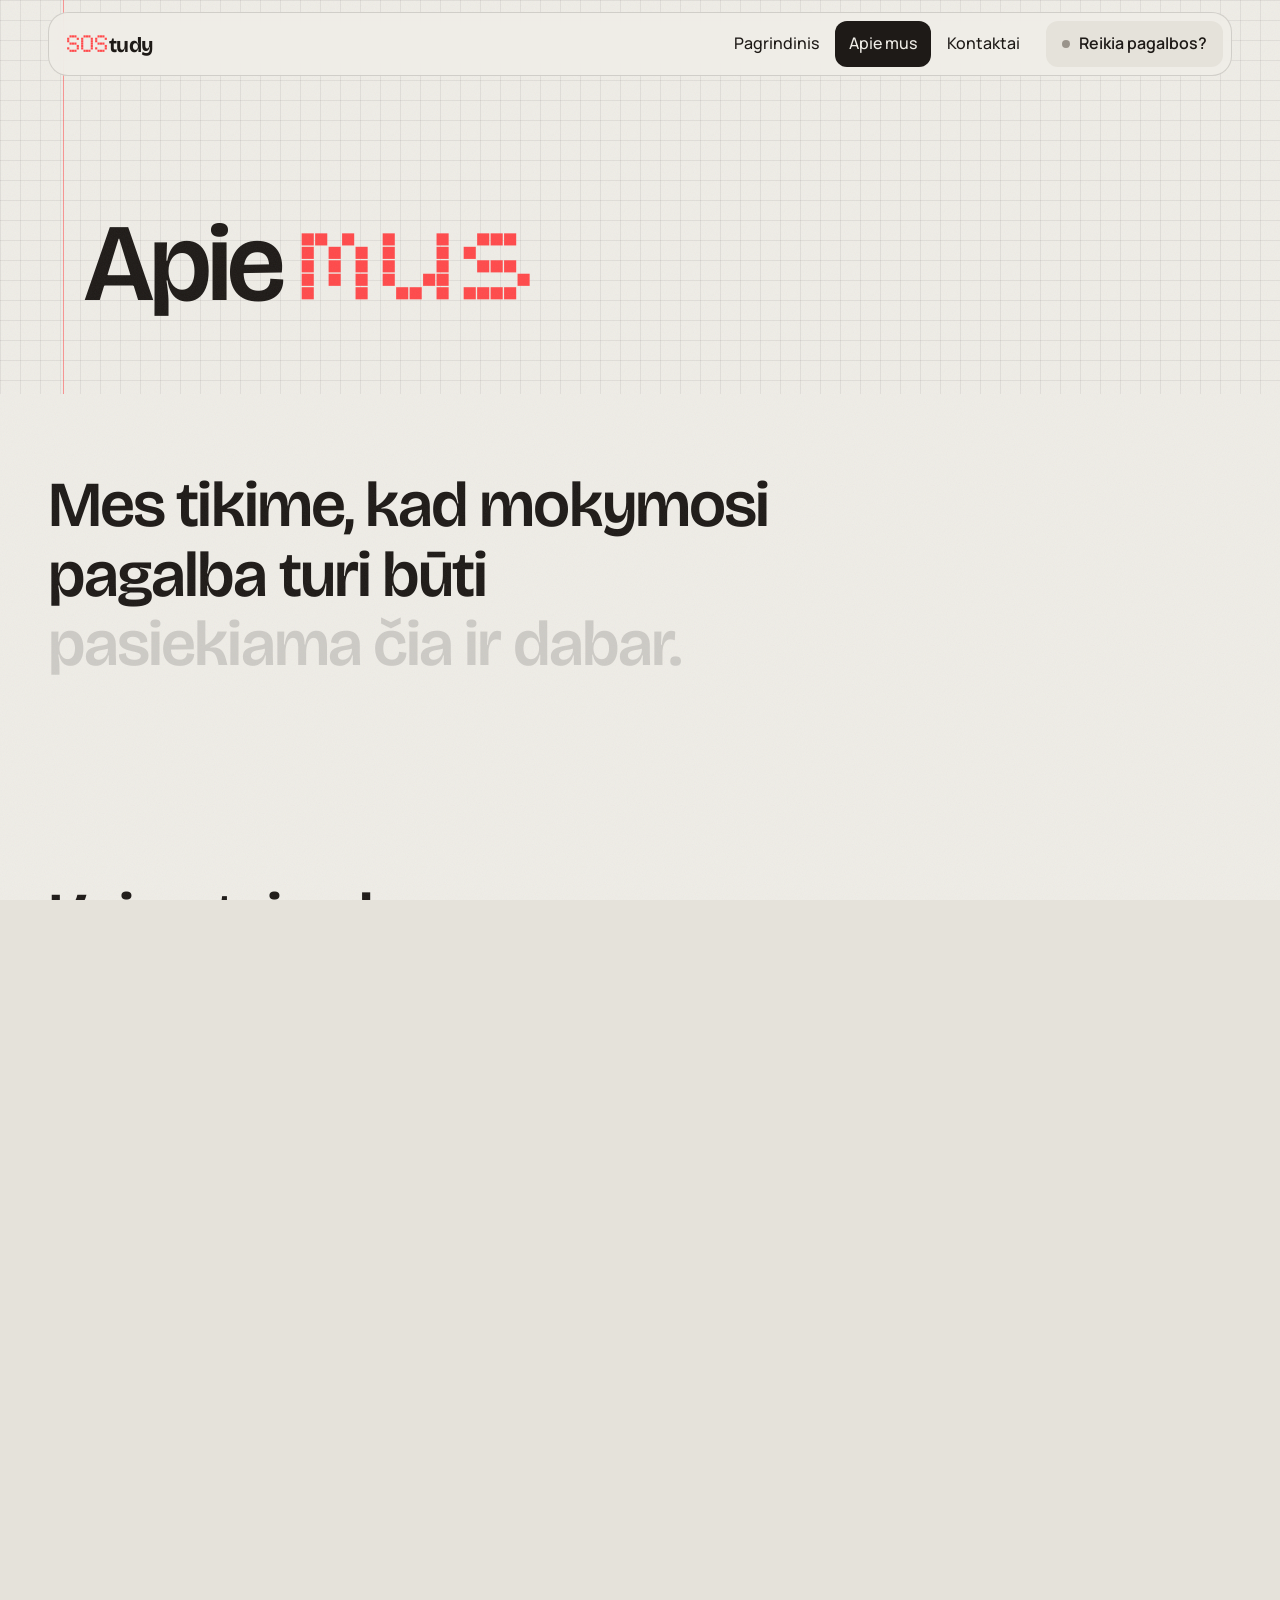
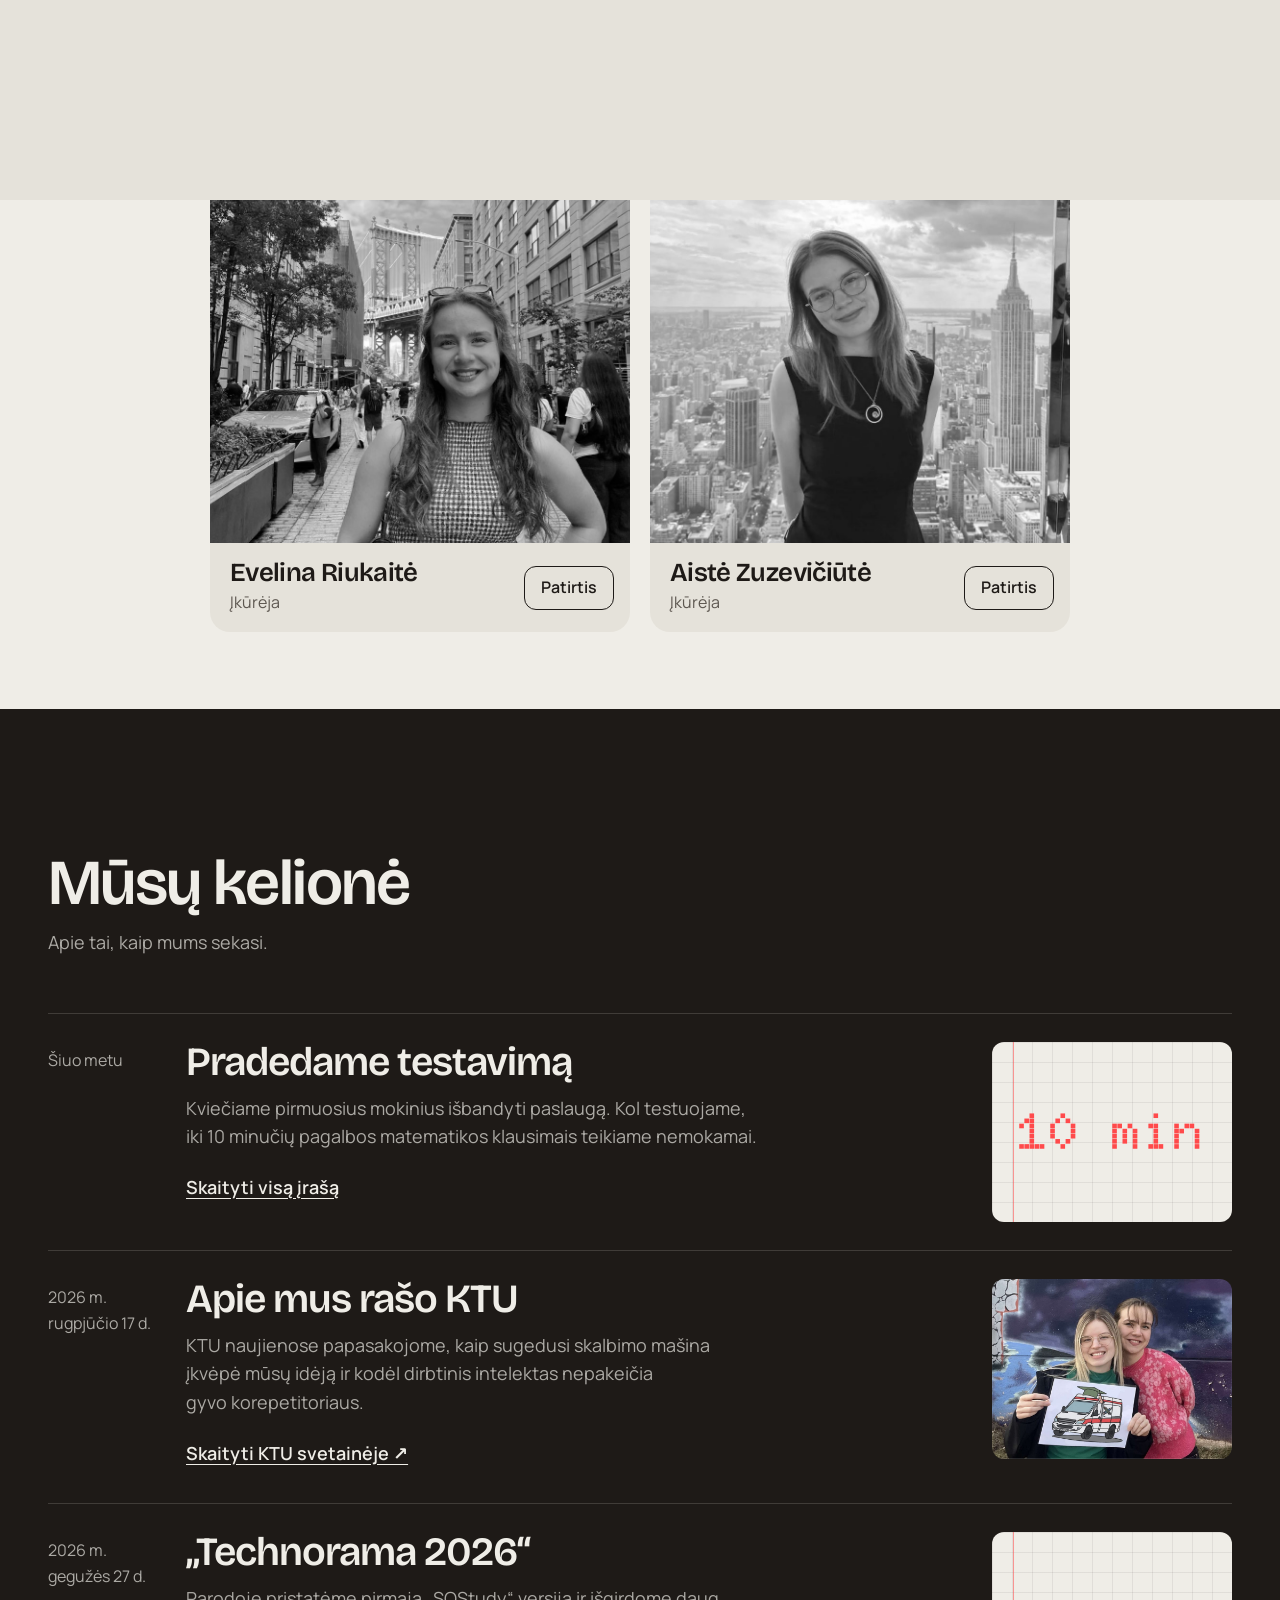
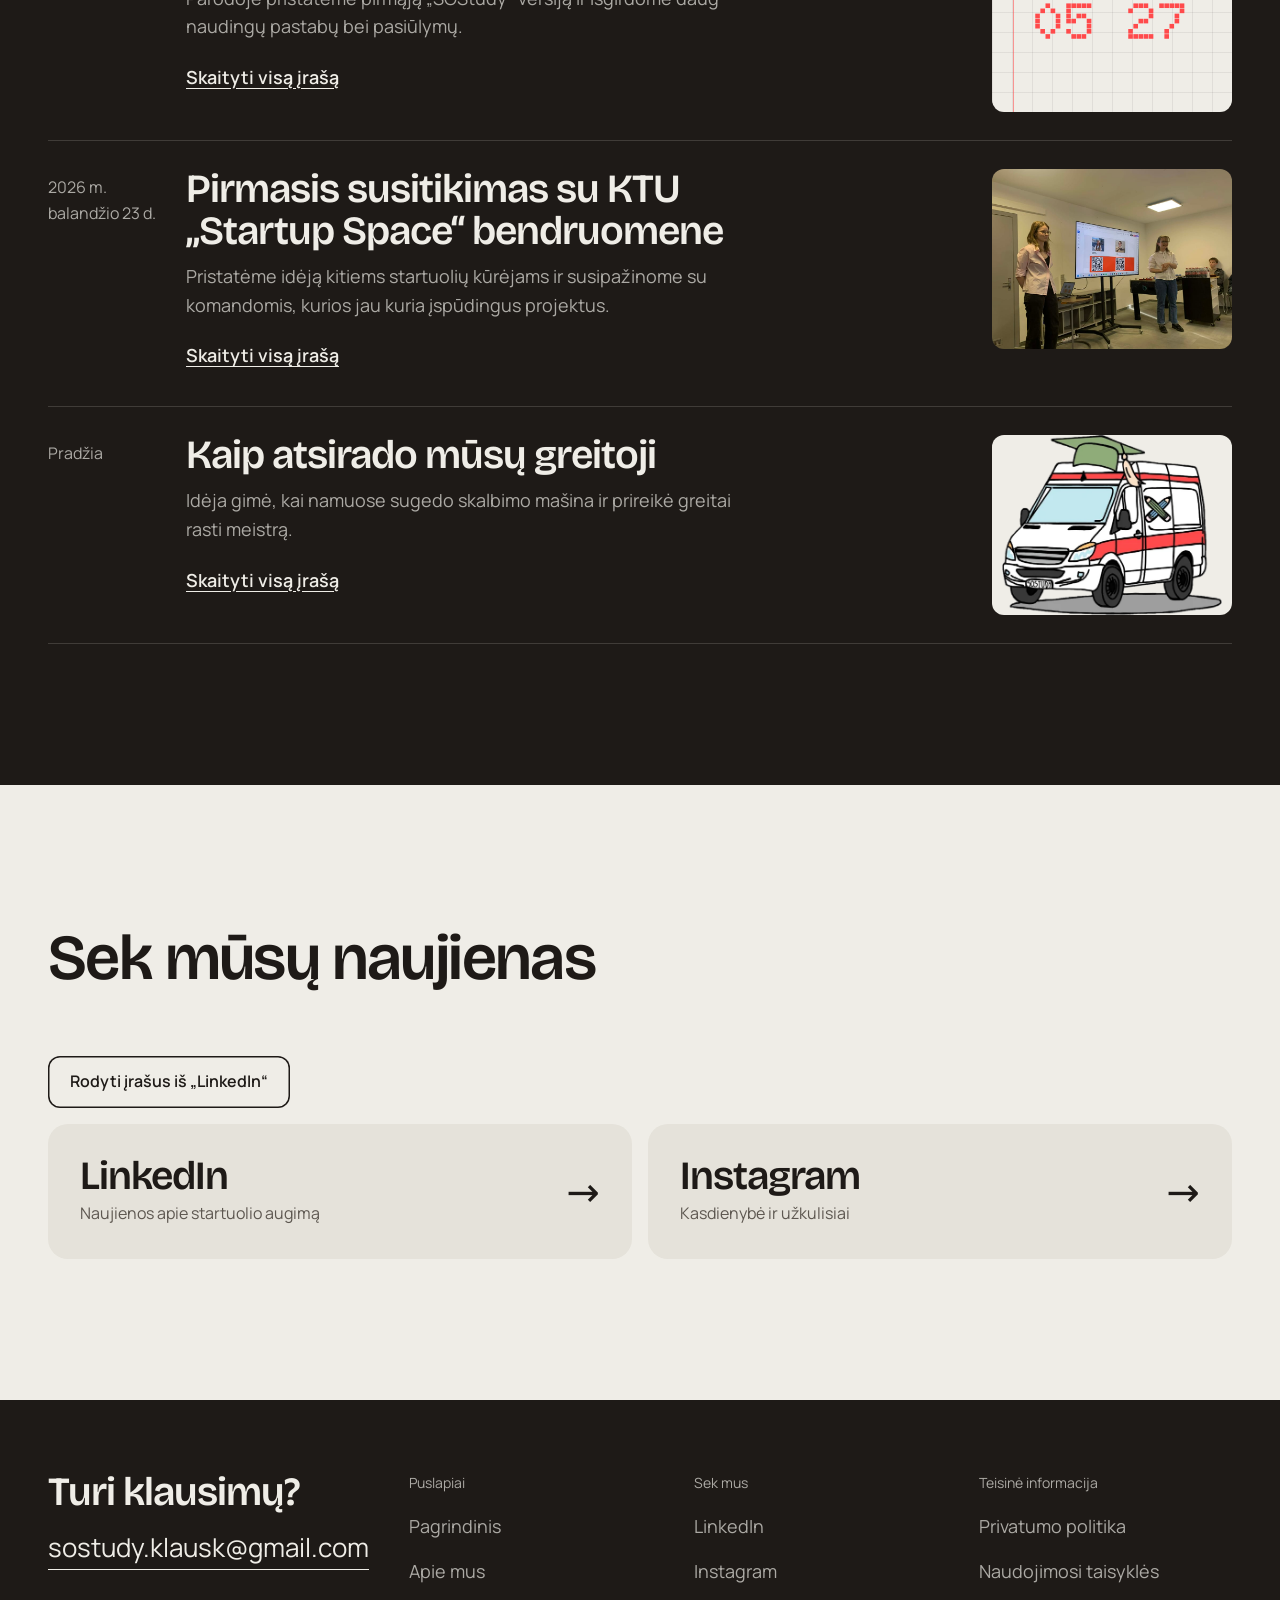
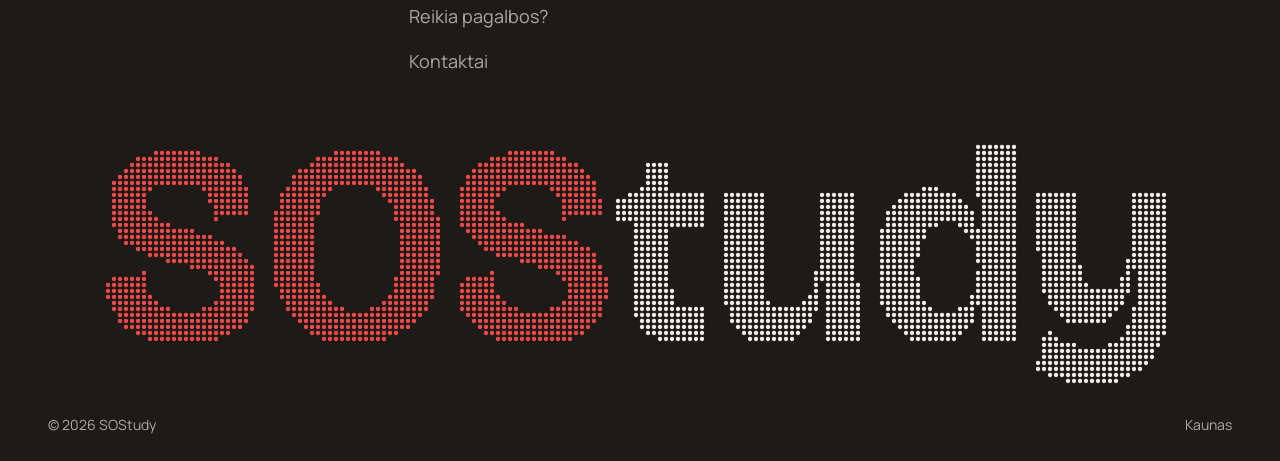
==== commit 6860baa7: "team cards and journey" ====
--- a/apie-mus/index.html
+++ b/apie-mus/index.html
@@ -48,11 +48,10 @@
       <nav class="nav" id="nav" aria-label="Pagrindinis meniu">
         <a href="/">Pagrindinis</a>
         <a href="/apie-mus/" aria-current="page">Apie mus</a>
-        <a href="/reikia-pagalbos/">Reikia pagalbos?</a>
         <a href="/kontaktai/">Kontaktai</a>
-        <a href="/reikia-pagalbos/" class="status-pill" data-status><span class="status-dot" aria-hidden="true"></span><span data-status-text>Tikrinama…</span></a>
+        <a href="/reikia-pagalbos/" class="nav-cta" data-status><span class="status-dot" aria-hidden="true"></span><span>Reikia pagalbos?</span></a>
       </nav>
-      <a href="/reikia-pagalbos/" class="status-pill" data-status><span class="status-dot" aria-hidden="true"></span><span data-status-text>Tikrinama…</span></a>
+      <a href="/reikia-pagalbos/" class="head-cta" data-status><span class="status-dot" aria-hidden="true"></span><span>Reikia pagalbos?</span></a>
       <button class="burger" type="button" aria-label="Meniu" aria-expanded="false" aria-controls="nav"><span></span></button>
     </div>
   </div>
@@ -76,7 +75,7 @@
       <div class="reveal">
         <h2 class="sec-title" style="margin-bottom:24px">Kaip atsirado SOStudy</h2>
         <p><strong>„SOStudy“ atsirado iš noro atsisakyti brangių ir neefektyvių fiksuotos trukmės pamokų.</strong> Užuot laukę kelias dienas ir mokėję už visą valandą, kai tereikia dešimties minučių paaiškinimo, mokiniai gali iškviesti „greitąją mokslo pagalbą“ keliais paspaudimais.</p>
-        <p>„SOStudy“ įkūrėme dvi studentės. Susipažinome studijų metais ir supratome, kad panašiai žiūrime į inovacijas švietime. Taip tapome verslo partnerėmis.</p>
+        <p>„SOStudy“ įkūrėme mes – dvi studentės. Susipažinome studijų metais ir supratome, kad panašiai žiūrime į inovacijas švietime. Taip tapome verslo partnerėmis.</p>
         <ul class="facts">
           <li>Abi priklausome KTU talentų akademijai.</li>
           <li>Startuolį vystome KTU „Startup Space“ bendruomenėje.</li>
@@ -88,17 +87,61 @@
     </div>
   </section>
 
-  <section class="sec" id="komanda" style="padding-top:0">
-    <div class="wrap">
-      <h2 class="sec-title reveal">Komanda</h2>
+  <section class="sec team-sec" id="komanda" style="padding-top:0">
+    <div class="wrap">
+      <h2 class="sec-title reveal" style="text-align:center;margin-inline:auto">Komanda</h2>
       <div class="team">
-        <article class="member reveal" data-tilt="4">
-          <div class="ph"><img src="/assets/img/evelina.jpg" alt="Evelina Riukaitė" width="900" height="1200" loading="lazy"></div>
-          <div class="info"><div><h3>Evelina Riukaitė</h3><p class="role">Įkūrėja</p></div></div>
-        </article>
-        <article class="member reveal" data-tilt="4">
-          <div class="ph"><img src="/assets/img/aiste.jpg" alt="Aistė Zuzevičiūtė" width="900" height="1178" loading="lazy"></div>
-          <div class="info"><div><h3>Aistė Zuzevičiūtė</h3><p class="role">Įkūrėja</p></div></div>
+        <article class="member reveal" data-flip>
+          <div class="flip">
+            <div class="face front">
+              <div class="ph"><img src="/assets/img/evelina.jpg" alt="Evelina Riukaitė" width="900" height="1200" loading="lazy"></div>
+              <div class="info">
+                <div><h3>Evelina Riukaitė</h3><p class="role">Įkūrėja</p></div>
+                <button class="flip-btn" type="button" aria-expanded="false" aria-controls="evelina-back">Patirtis</button>
+              </div>
+            </div>
+            <div class="face back" id="evelina-back">
+              <h3>Evelina Riukaitė</h3>
+              <p class="role">Įkūrėja</p>
+              <ul class="exp">
+                <li>Duomenų mokslo ir inžinerijos studijos, KTU</li>
+                <li>Gretutinės pedagogikos studijos</li>
+                <li>KTU talentų akademijos programa „GIFTed“</li>
+                <li>Korepetavimo patirtis</li>
+                <li>„Technorama 2026“ pristatė pirmąją „SOStudy“ versiją</li>
+              </ul>
+              <div class="back-foot">
+                <a class="btn btn-red" href="https://www.linkedin.com/in/evelina-riukait%C4%97" target="_blank" rel="noopener">LinkedIn profilis</a>
+                <button class="flip-btn" type="button">Atgal</button>
+              </div>
+            </div>
+          </div>
+        </article>
+        <article class="member reveal" data-flip>
+          <div class="flip">
+            <div class="face front">
+              <div class="ph"><img src="/assets/img/aiste.jpg" alt="Aistė Zuzevičiūtė" width="900" height="1180" loading="lazy"></div>
+              <div class="info">
+                <div><h3>Aistė Zuzevičiūtė</h3><p class="role">Įkūrėja</p></div>
+                <button class="flip-btn" type="button" aria-expanded="false" aria-controls="aiste-back">Patirtis</button>
+              </div>
+            </div>
+            <div class="face back" id="aiste-back">
+              <h3>Aistė Zuzevičiūtė</h3>
+              <p class="role">Įkūrėja</p>
+              <ul class="exp">
+                <li>Taikomosios matematikos studijos, KTU</li>
+                <li>Gretutinės pedagogikos studijos</li>
+                <li>KTU talentų akademijos programa „SKILLed AI“</li>
+                <li>Korepetavimo patirtis</li>
+                <li>„Technorama 2026“ pristatė pirmąją „SOStudy“ versiją</li>
+              </ul>
+              <div class="back-foot">
+                <a class="btn btn-red" href="https://www.linkedin.com/in/aiste-zuzeviciute" target="_blank" rel="noopener">LinkedIn profilis</a>
+                <button class="flip-btn" type="button">Atgal</button>
+              </div>
+            </div>
+          </div>
         </article>
       </div>
     </div>
@@ -110,31 +153,49 @@
       <p class="muted reveal" style="margin-bottom:clamp(32px,5vw,56px)">Apie tai, kaip mums sekasi.</p>
       <div class="timeline">
         <article class="post reveal">
-          <span class="when">2026 m.</span>
+          <span class="when">Šiuo metu</span>
           <div>
             <h3>Pradedame testavimą</h3>
             <p>Kviečiame pirmuosius mokinius išbandyti paslaugą. Kol testuojame, iki 10 minučių pagalbos matematikos klausimais teikiame nemokamai.</p>
             <button class="more" type="button" data-open="testavimas">Skaityti visą įrašą</button>
           </div>
+          <div class="post-tile notebook" aria-hidden="true"><span class="dot">10 min</span></div>
+        </article>
+        <article class="post reveal">
+          <span class="when">2026 m. rugpjūčio 17 d.</span>
+          <div>
+            <h3>Apie mus rašo KTU</h3>
+            <p>KTU naujienose papasakojome, kaip sugedusi skalbimo mašina įkvėpė mūsų idėją ir kodėl dirbtinis intelektas nepakeičia gyvo korepetitoriaus.</p>
+            <a class="more" href="https://ktu.edu/news/sugedusi-skalbimo-masina-ikvepe-ikurti-startuoli-ktu-studentes-kuria-realaus-laiko-korepetitoriu-platforma/" target="_blank" rel="noopener">Skaityti KTU svetainėje ↗</a>
+          </div>
+          <img src="/assets/img/founders.jpg" alt="" loading="lazy" width="900" height="674">
+        </article>
+        <article class="post reveal">
+          <span class="when">2026 m. gegužės 27 d.</span>
+          <div>
+            <h3>„Technorama 2026“</h3>
+            <p>Parodoje pristatėme pirmąją „SOStudy“ versiją ir išgirdome daug naudingų pastabų bei pasiūlymų.</p>
+            <button class="more" type="button" data-open="technorama">Skaityti visą įrašą</button>
+          </div>
+          <div class="post-tile notebook" aria-hidden="true"><span class="dot">05 27</span></div>
+        </article>
+        <article class="post reveal">
+          <span class="when">2026 m. balandžio 23 d.</span>
+          <div>
+            <h3>Pirmasis susitikimas su KTU „Startup Space“ bendruomene</h3>
+            <p>Pristatėme idėją kitiems startuolių kūrėjams ir susipažinome su komandomis, kurios jau kuria įspūdingus projektus.</p>
+            <button class="more" type="button" data-open="startup-space">Skaityti visą įrašą</button>
+          </div>
+          <img src="/assets/img/pitch.jpg" alt="SOStudy įkūrėjos pristato idėją auditorijai" loading="lazy" width="900" height="675">
+        </article>
+        <article class="post reveal">
+          <span class="when">Pradžia</span>
+          <div>
+            <h3>Kaip atsirado mūsų greitoji</h3>
+            <p>Idėja gimė, kai namuose sugedo skalbimo mašina ir prireikė greitai rasti meistrą.</p>
+            <button class="more" type="button" data-open="pradzia">Skaityti visą įrašą</button>
+          </div>
           <img src="/assets/img/car-480.webp" alt="" loading="lazy" width="480" height="393" style="object-fit:contain;background:var(--paper)">
-        </article>
-        <article class="post reveal">
-          <span class="when">2026 m.</span>
-          <div>
-            <h3>KTU „Startup Space“ bendruomenėje</h3>
-            <p>Čia pristatome idėją, gauname grįžtamąjį ryšį ir mokomės iš kitų komandų.</p>
-            <button class="more" type="button" data-open="startup-space">Skaityti visą įrašą</button>
-          </div>
-          <img src="/assets/img/pitch.jpg" alt="SOStudy įkūrėjos pristato idėją auditorijai" loading="lazy" width="900" height="675">
-        </article>
-        <article class="post reveal">
-          <span class="when">2026 m.</span>
-          <div>
-            <h3>Kaip atsirado mūsų greitoji</h3>
-            <p>Kodėl valandos trukmės pamokos dažnai nereikia ir iš kur atsirado greitosios pagalbos automobilis su abituriento kepure.</p>
-            <button class="more" type="button" data-open="pradzia">Skaityti visą įrašą</button>
-          </div>
-          <img src="/assets/img/founders.jpg" alt="" loading="lazy" width="900" height="674">
         </article>
       </div>
     </div>
@@ -143,30 +204,41 @@
   <dialog class="article" id="testavimas" aria-labelledby="testavimas-h">
     <button class="article-close" type="button">Uždaryti</button>
     <div class="article-in">
-      <p class="muted">2026 m.</p>
+      <p class="muted">Šiuo metu</p>
       <h2 id="testavimas-h">Pradedame testavimą</h2>
       <p>Šiuo metu testuojame paslaugą, todėl iki 10 minučių pagalbos matematikos klausimais 1–12 klasių mokiniams teikiame nemokamai.</p>
-      <p>Užtenka užpildyti formą puslapyje „Reikia pagalbos?“: aprašyti uždavinį ar konkretų neaiškumą ir, jei patogiau, pridėti nuotrauką. Prieš konsultaciją el. paštu atsiųsime prisijungimo nuorodą.</p>
+      <p>Užtenka užpildyti formą puslapyje „Reikia pagalbos?“: aprašyti uždavinį arba tai, ko nesupranti, ir, jei patogiau, pridėti nuotrauką. Prieš konsultaciją el. paštu atsiųsime prisijungimo nuorodą.</p>
       <p><a class="btn btn-red" href="/reikia-pagalbos/" style="text-decoration:none">Aprašyti uždavinį</a></p>
+    </div>
+  </dialog>
+  <dialog class="article" id="technorama" aria-labelledby="technorama-h">
+    <button class="article-close" type="button">Uždaryti</button>
+    <div class="article-in">
+      <p class="muted">2026 m. gegužės 27 d.</p>
+      <h2 id="technorama-h">„Technorama 2026“</h2>
+      <p>Parodoje „Technorama 2026“ pristatėme pirmąją „SOStudy“ versiją. Startuolį tuo metu kūrėme vos kelis mėnesius, todėl lankytojų pastabos ir pasiūlymai buvo labai vertingi.</p>
+      <p>Per dieną idėją pristatėme tiek kartų, kad dabar tai padarytume net pažadintos vidury nakties. Renginys suteikė motyvacijos toliau kurti produktą ir kuo greičiau juo pasidalyti su kitais.</p>
+      <p>Dėkojame KTU „Startup Space“ komandai už galimybę dalyvauti.</p>
     </div>
   </dialog>
   <dialog class="article" id="startup-space" aria-labelledby="startup-space-h">
     <button class="article-close" type="button">Uždaryti</button>
     <div class="article-in">
-      <p class="muted">2026 m.</p>
-      <h2 id="startup-space-h">KTU „Startup Space“ bendruomenėje</h2>
+      <p class="muted">2026 m. balandžio 23 d.</p>
+      <h2 id="startup-space-h">Pirmasis susitikimas su KTU „Startup Space“ bendruomene</h2>
       <img src="/assets/img/pitch.jpg" alt="SOStudy įkūrėjos pristato idėją" loading="lazy" width="900" height="675">
-      <p>Abi priklausome KTU talentų akademijai, o startuolį vystome KTU „Startup Space“ bendruomenėje. Čia pristatome idėją, gauname grįžtamąjį ryšį ir mokomės iš kitų komandų.</p>
+      <p>Pirmą kartą susitikome su KTU „Startup Space“ bendruomene ir pristatėme savo idėją kitiems startuolių kūrėjams. Vieni jų jau kuria įspūdingus produktus, kiti, kaip ir mes, tik pradeda.</p>
+      <p>Vakaro programoje netikėtai atsirado ir „Thunderclap Labs“ komandos pačių pasigamintas kartingas. Tokių dalykų tinklaveikos renginyje tikrai nesitikėjome.</p>
     </div>
   </dialog>
   <dialog class="article" id="pradzia" aria-labelledby="pradzia-h">
     <button class="article-close" type="button">Uždaryti</button>
     <div class="article-in">
-      <p class="muted">2026 m.</p>
+      <p class="muted">Pradžia</p>
       <h2 id="pradzia-h">Kaip atsirado mūsų greitoji</h2>
       <img src="/assets/img/founders.jpg" alt="SOStudy įkūrėjos" loading="lazy" width="900" height="674">
-      <p>„SOStudy“ atsirado iš noro atsisakyti brangių ir neefektyvių fiksuotos trukmės pamokų. Užuot laukę kelias dienas ir mokėję už visą valandą, kai tereikia dešimties minučių paaiškinimo, mokiniai gali iškviesti „greitąją mokslo pagalbą“ keliais paspaudimais.</p>
-      <p>Taip atsirado ir mūsų simbolis: greitosios pagalbos automobilis su abituriento kepure.</p>
+      <p>Idėja gimė netikėtai: namuose sugedo skalbimo mašina ir prireikė greitai rasti meistrą. Kilo klausimas, kodėl tokios greitos pagalbos nėra mokantis. Kadangi abi geriausiai išmanome švietimą, nusprendėme idėją pritaikyti būtent jam.</p>
+      <p>Užuot laukę kelias dienas ir mokėję už visą valandą, kai tereikia dešimties minučių paaiškinimo, mokiniai gali iškviesti „greitąją mokslo pagalbą“ keliais paspaudimais. Taip atsirado ir mūsų simbolis: greitosios pagalbos automobilis su abituriento kepure.</p>
     </div>
   </dialog>
 
@@ -192,7 +264,7 @@
     <div class="foot-top">
       <div>
         <h2>Turi klausimų?</h2>
-        <a class="mail" href="mailto:info@sostudy.lt">info@sostudy.lt</a>
+        <a class="mail" href="mailto:sostudy.klausk@gmail.com">sostudy.klausk@gmail.com</a>
       </div>
       <nav aria-label="Puslapiai">
         <p class="foot-h">Puslapiai</p>
--- a/assets/css/style.css
+++ b/assets/css/style.css
@@ -57,6 +57,7 @@
   background-image: url("data:image/svg+xml,%3Csvg xmlns='http://www.w3.org/2000/svg' width='160' height='160'%3E%3Cfilter id='n'%3E%3CfeTurbulence type='fractalNoise' baseFrequency='.9' numOctaves='3' stitchTiles='stitch'/%3E%3C/filter%3E%3Crect width='100%25' height='100%25' filter='url(%23n)'/%3E%3C/svg%3E");
 }
 ::selection { background: var(--red); color: #fff; }
+[hidden] { display: none !important; }
 img { max-width: 100%; height: auto; display: block; }
 a { color: inherit; text-decoration: none; }
 button, input, select, textarea { font: inherit; color: inherit; }
@@ -88,7 +89,7 @@
     linear-gradient(90deg, rgba(30, 26, 23, .07) 1px, transparent 1px);
   background-size: 100% 100%, 20px 20px, 20px 20px;
 }
-@media (max-width: 700px) { .notebook { --margin: 8px; } }
+@media (max-width: 900px) { .notebook { --margin: 8px; } }
 
 .night { background: var(--night); color: var(--on-night); }
 .night .muted { color: var(--on-night-2); }
@@ -104,7 +105,8 @@
   opacity: 0; transition: opacity .3s;
 }
 html.has-cursor .cursor, html.has-cursor .cursor-ring { opacity: 1; }
-.cursor { width: 6px; height: 6px; background: var(--red); }
+.cursor[popover], .cursor-ring[popover] { margin: 0; padding: 0; inset: auto; left: 0; top: 0; overflow: visible; background-color: transparent; }
+.cursor, .cursor[popover] { width: 6px; height: 6px; background: var(--red); border: 0; }
 .cursor-ring {
   width: 24px; height: 24px;
   border: 1px solid #fff; mix-blend-mode: difference;
@@ -134,7 +136,7 @@
 }
 .logo { display: flex; align-items: baseline; font: 700 21px/1 var(--f-display); letter-spacing: -.03em; }
 .logo .sos { font-family: var(--f-dot); font-weight: 900; color: var(--red); font-size: 24px; letter-spacing: 0; }
-.nav { display: flex; gap: 2px; margin-left: auto; }
+.nav { display: flex; align-items: center; gap: 2px; margin-left: auto; }
 .nav a {
   padding: 10px 14px; border-radius: var(--r-in);
   font-size: var(--fs-2); font-weight: 500;
@@ -143,14 +145,19 @@
 .nav a:hover { background: var(--paper-2); }
 .nav a:active { background: var(--paper-3); }
 .nav a[aria-current="page"] { background: var(--ink); color: var(--paper); }
-.status-pill {
+
+/* "Reikia pagalbos?" call to action, far right, with the live status dot */
+.nav-cta, .head-cta {
   display: inline-flex; align-items: center; gap: 9px;
-  min-height: 44px; padding: 10px 14px; border-radius: var(--r-in);
+  min-height: 44px; padding: 10px 16px !important; border-radius: var(--r-in);
   background: var(--paper-2); color: var(--ink);
-  font-size: var(--fs-1); font-weight: 600; white-space: nowrap;
-  transition: background .2s;
-}
-.status-pill:hover { background: var(--paper-3); }
+  font-size: var(--fs-2); font-weight: 600 !important; white-space: nowrap;
+  transition: background .2s, color .2s;
+}
+.nav .nav-cta { margin-left: 10px; }
+.nav-cta:hover, .head-cta:hover { background: var(--paper-3); }
+.nav-cta[aria-current="page"], .head-cta[aria-current="page"] { background: var(--ink); color: var(--paper); }
+.head-cta { display: none; }
 .status-dot { width: 8px; height: 8px; border-radius: 50%; background: #9a948b; flex: none; }
 [data-state="free"] .status-dot { background: var(--green); box-shadow: 0 0 0 3px rgba(141, 169, 120, .3); }
 [data-state="busy"] .status-dot { background: var(--red); }
@@ -162,13 +169,12 @@
 .nav-open .burger span { transform: rotate(45deg); }
 .nav-open .burger span::before { transform: translateY(-5px) rotate(-90deg); }
 
-.nav .status-pill { display: none; }
 @media (max-width: 1000px) {
   .burger { display: grid; }
-  .head-bar > .status-pill { margin-left: auto; }
+  .head-cta { display: inline-flex; margin-left: auto; }
   .nav {
     position: fixed; inset: 0; z-index: -1;
-    flex-direction: column; justify-content: center; gap: 4px; margin: 0;
+    flex-direction: column; align-items: flex-start; justify-content: center; gap: 4px; margin: 0;
     padding: max(96px, env(safe-area-inset-top)) var(--gut-r) max(40px, env(safe-area-inset-bottom)) var(--gut-l);
     background: var(--night); visibility: hidden; opacity: 0;
     transition: opacity .3s var(--ease), visibility 0s .3s;
@@ -177,11 +183,16 @@
   .nav-open .nav { visibility: visible; opacity: 1; transition: opacity .3s var(--ease); }
   .nav a { color: var(--on-night); font: 600 clamp(28px, min(8vw, 7vh), 48px)/1.15 var(--f-display); padding: 6px 0; }
   .nav a:hover, .nav a:active, .nav a[aria-current="page"] { background: none; color: var(--red); }
-}
-@media (max-width: 520px) {
-  .head-bar > .status-pill { display: none; }
+  .nav .nav-cta { margin: 20px 0 0; font: 600 clamp(22px, 6vw, 30px)/1.1 var(--f-display) !important; padding: 14px 20px !important; background: var(--paper); color: var(--ink); }
+  .nav .nav-cta .status-dot { width: 12px; height: 12px; }
+}
+@media (max-width: 400px) {
+  .head-cta { display: none; }
   .burger { margin-left: auto; }
-  .nav .status-pill { display: inline-flex; align-self: flex-start; margin-top: 24px; font: 600 var(--fs-2)/1 var(--f-body); color: var(--ink); background: var(--paper); padding: 12px 16px; }
+}
+@media (orientation: landscape) and (max-height: 560px) {
+  .head-bar { padding: 4px 4px 4px 14px; }
+  .head-cta, .burger { min-height: 40px; height: 40px; }
 }
 
 /* ============ Buttons ============ */
@@ -241,6 +252,7 @@
   .car-stage { order: 0; width: min(100%, 64vh * 1.22); }
   .hero h1 { font-size: clamp(30px, 10vh, 60px); }
   .hero-sub { font-size: var(--fs-2); margin: 12px 0 18px; }
+  .hero-cta .btn { min-height: 44px; padding: 10px 16px; }
 }
 
 /* ============ Why us (list, not cards) ============ */
@@ -272,12 +284,12 @@
 /* ============ Drive (scroll scene) ============ */
 .drive { height: 260vh; }
 .drive-sticky { position: sticky; top: 0; height: 100svh; height: 100dvh; overflow: hidden; display: grid; place-items: center; }
-.drive-text { position: relative; z-index: 2; width: 100%; max-width: 1040px; padding-inline: var(--gut-l) var(--gut-r); margin-top: -14vh; }
+.drive-text { position: relative; z-index: 2; width: 100%; max-width: 1040px; padding-inline: var(--gut-l) var(--gut-r); margin-top: -26vh; }
 .drive-text h2 { font-size: var(--fs-6); max-width: 20ch; }
 .drive-text p { margin: 18px 0 0; font-size: var(--fs-4); color: var(--on-night-2); max-width: 40ch; }
 .road { position: absolute; left: 0; right: 0; bottom: 12vh; height: 2px; background-image: repeating-linear-gradient(90deg, rgba(239, 237, 231, .45) 0 28px, transparent 28px 56px); }
-.drive-car { position: absolute; left: 0; bottom: calc(12vh - 4px); width: clamp(200px, 32vw, 460px); z-index: 3; will-change: transform; }
-.drive-car img { width: 100%; height: auto; }
+.drive-car { position: absolute; left: 0; bottom: calc(12vh - 4px); width: clamp(200px, min(30vw, 46vh), 440px); z-index: 3; will-change: transform; }
+.drive-car svg { width: 100%; height: auto; display: block; overflow: visible; }
 @media (max-width: 700px) { .drive { height: 200vh; } }
 @media (orientation: landscape) and (max-height: 560px) {
   .drive-car { width: clamp(150px, 40vh, 240px); bottom: calc(6vh - 4px); }
@@ -290,7 +302,7 @@
 /* ============ Steps (horizontal) ============ */
 .steps-pin { min-height: 100svh; min-height: 100dvh; display: flex; flex-direction: column; justify-content: center; padding-block: clamp(72px, 10vh, 120px); overflow: hidden; }
 .steps-pin .sec-title { margin-bottom: clamp(24px, 4vh, 48px); }
-.steps-track { display: flex; gap: 16px; padding-inline: var(--gut-l) var(--gut-r); width: max-content; }
+.steps-track { display: flex; gap: 16px; padding-inline: max(var(--gut-l), calc((100vw - var(--max)) / 2)) max(var(--gut-r), calc((100vw - var(--max)) / 2)); width: max-content; }
 .step {
   width: min(70vw, 460px); min-height: min(50vh, 400px); flex: none;
   padding: clamp(22px, 3vw, 32px); border-radius: var(--r);
@@ -357,8 +369,8 @@
 
 /* ============ Page transition ============ */
 .wipe { position: fixed; inset: 0; z-index: 110; background: var(--paper-2); transform: translateY(100%); pointer-events: none; display: grid; place-items: center; }
-.wipe .logo { opacity: 0; font-size: 28px; }
-.wipe .logo .sos { font-size: 32px; }
+.wipe .logo { opacity: 0; font-size: clamp(48px, 9vw, 96px); }
+.wipe .logo .sos { font-size: 1.14em; }
 .wipe.out { transform: none; transition: transform .45s var(--ease); }
 .wipe.out .logo { opacity: 1; transition: opacity .2s .2s; }
 .wipe.in { transform: translateY(-100%); transition: transform .5s var(--ease); }
@@ -366,13 +378,13 @@
 /* ============ Sub-page hero ============ */
 .page-hero { padding: calc(clamp(130px, 16vw, 200px) + env(safe-area-inset-top)) 0 clamp(44px, 6vw, 80px); }
 .page-hero h1 { font-size: var(--fs-7); line-height: .95; letter-spacing: -.035em; }
-.page-hero h1 .dot { color: var(--red); font-size: .8em; }
+.page-hero h1 .dot { color: var(--red); font-size: min(1.22em, calc((100vw - 2 * var(--gut) - 8px) / 5.2)); line-height: .8; white-space: nowrap; }
 .page-hero .lead { max-width: 50ch; font-size: var(--fs-4); line-height: 1.45; color: var(--ink-2); margin: 24px 0 0; }
 .notebook.page-hero .wrap { padding-left: max(var(--gut-l), calc(var(--margin) + 20px)); }
 @media (orientation: landscape) and (max-height: 560px) { .page-hero { padding-top: calc(100px + env(safe-area-inset-top)); } }
 
 /* ============ Legal ============ */
-.prose { max-width: 70ch; padding-bottom: clamp(72px, 10vw, 140px); }
+.prose { max-width: 70ch; padding-block: clamp(40px, 6vw, 72px) clamp(72px, 10vw, 140px); }
 .prose h2 { font-size: var(--fs-5); margin: 48px 0 14px; }
 .prose h2:first-child { margin-top: 0; }
 .prose ul { padding-left: 1.2em; margin: 0 0 1em; }
@@ -457,7 +469,18 @@
 .preview button:hover { background: var(--ink); color: var(--paper); }
 
 .check { display: flex; gap: 12px; align-items: flex-start; font-size: var(--fs-1); line-height: 1.5; color: var(--ink-2); }
-.check input { width: 22px; height: 22px; margin: 0; accent-color: var(--ink); flex: none; }
+.check input {
+  -webkit-appearance: none; appearance: none; flex: none;
+  width: 22px; height: 22px; margin: 0; border-radius: 6px;
+  border: 1.5px solid var(--ink); background: var(--paper);
+  display: grid; place-items: center; cursor: pointer;
+  transition: background .15s, border-color .15s;
+}
+.check input::after { content: ""; width: 6px; height: 11px; border: solid #fff; border-width: 0 2px 2px 0; transform: translateY(-1px) rotate(45deg) scale(0); transition: transform .15s var(--ease); }
+.check input:hover { border-color: var(--red); }
+.check input:checked { background: var(--red); border-color: var(--red); }
+.check input:checked::after { transform: translateY(-1px) rotate(45deg) scale(1); }
+.check.invalid input { border-color: var(--red); }
 .check.invalid { color: var(--red-ink); }
 .form-foot { display: flex; align-items: center; gap: 16px; flex-wrap: wrap; margin-top: 4px; }
 .form-msg { font-size: var(--fs-2); }
@@ -489,18 +512,30 @@
 .facts { margin-top: 20px; padding-left: 1.1em; color: var(--ink-2); }
 .facts li { margin-bottom: .3em; }
 
-.team { display: grid; grid-template-columns: 1fr 1fr; gap: 16px; perspective: 1400px; }
-@media (max-width: 640px) { .team { grid-template-columns: 1fr; } }
-.member { border-radius: var(--r); overflow: hidden; background: var(--paper-2); transform-style: preserve-3d; transition: transform .5s var(--ease); }
-.member .ph { aspect-ratio: 4 / 4.4; overflow: hidden; }
-.member img { width: 100%; height: 100%; object-fit: cover; filter: grayscale(1); transition: filter .6s var(--ease), transform .8s var(--ease); transform: scale(1.03); }
+.team-sec { padding-bottom: clamp(48px, 6vw, 80px); }
+.team { display: grid; grid-template-columns: repeat(2, minmax(0, 420px)); justify-content: center; gap: 20px; }
+@media (max-width: 640px) { .team { grid-template-columns: minmax(0, 440px); } }
+.member { perspective: 1600px; cursor: pointer; }
+.flip { display: grid; transform-style: preserve-3d; transition: transform .75s var(--ease); }
+.member.flipped .flip { transform: rotateY(180deg); }
+.face { grid-area: 1 / 1; backface-visibility: hidden; -webkit-backface-visibility: hidden; border-radius: var(--r); overflow: hidden; }
+.front { background: var(--paper-2); }
+.back { transform: rotateY(180deg); display: flex; flex-direction: column; padding: clamp(22px, 3vw, 32px); background: var(--night); color: var(--on-night); }
+.member .ph { aspect-ratio: 4 / 4.6; overflow: hidden; }
+.member img { width: 100%; height: 100%; object-fit: cover; object-position: center 30%; filter: grayscale(1); transform: scale(1.03); transition: filter .6s var(--ease), transform .8s var(--ease); }
 .member:hover img, .member:focus-within img { filter: none; transform: scale(1); }
 @media (hover: none) { .member img { filter: none; } }
-.member .info { display: flex; align-items: center; justify-content: space-between; gap: 12px; padding: 18px 20px; }
+.member .info { display: flex; align-items: center; justify-content: space-between; gap: 12px; padding: 16px 16px 16px 20px; }
 .member h3 { font-size: var(--fs-4); }
 .member .role { margin: 4px 0 0; font-size: var(--fs-2); color: var(--ink-2); }
-.member .in { flex: none; min-width: 44px; height: 44px; border-radius: var(--r-in); display: grid; place-items: center; background: var(--ink); color: var(--paper); font-weight: 700; transition: background .2s; }
-.member .in:hover { background: var(--red-ink); }
+.back .role { color: var(--on-night-2); }
+.flip-btn { flex: none; min-height: 44px; padding: 0 16px; border-radius: var(--r-in); border: 1.5px solid currentColor; background: none; font-size: var(--fs-2); font-weight: 600; transition: background .2s, color .2s; }
+.front .flip-btn:hover { background: var(--ink); color: var(--paper); }
+.back .flip-btn:hover { background: var(--on-night); color: var(--ink); }
+.exp { list-style: none; padding: 0; margin: 24px 0 auto; display: grid; gap: 14px; }
+.exp li { position: relative; padding-left: 20px; color: var(--on-night-2); line-height: 1.45; }
+.exp li::before { content: ""; position: absolute; left: 0; top: .55em; width: 8px; height: 8px; border-radius: 50%; background: var(--red); }
+.back-foot { display: flex; flex-wrap: wrap; gap: 10px; margin-top: 28px; }
 
 .timeline { display: grid; }
 .post { display: grid; grid-template-columns: 110px minmax(0, 1fr) 240px; gap: 28px; align-items: start; padding-block: 28px; border-top: 1px solid rgba(239, 237, 231, .16); }
@@ -508,10 +543,12 @@
 .post .when { color: var(--on-night-2); font-size: var(--fs-2); padding-top: 6px; }
 .post h3 { font-size: var(--fs-5); margin-bottom: 10px; }
 .post p { margin: 0; color: var(--on-night-2); max-width: 52ch; }
-.post img { border-radius: var(--r-in); aspect-ratio: 4 / 3; object-fit: cover; width: 100%; }
-.post .more { margin-top: 14px; min-height: 44px; padding: 0; border: 0; background: none; color: var(--on-night); font-weight: 600; text-decoration: underline; text-underline-offset: 4px; }
+.post img, .post-tile { border-radius: var(--r-in); aspect-ratio: 4 / 3; object-fit: cover; width: 100%; }
+.post-tile { display: grid; place-items: center; --margin: 22px; }
+.post-tile .dot { color: var(--red); font-size: clamp(34px, 4vw, 52px); }
+.post .more { display: inline-flex; align-items: center; margin-top: 14px; min-height: 44px; padding: 0; border: 0; background: none; color: var(--on-night); font-weight: 600; text-decoration: underline; text-underline-offset: 4px; }
 .post .more:hover { color: var(--red); }
-@media (max-width: 860px) { .post { grid-template-columns: 1fr; gap: 14px; } .post img { max-width: 420px; } .post .when { padding: 0; } }
+@media (max-width: 860px) { .post { grid-template-columns: 1fr; gap: 14px; } .post img, .post-tile { max-width: 420px; order: -1; } .post .when { padding: 0; } }
 
 dialog.article { width: min(720px, calc(100vw - 24px)); max-height: min(88dvh, 900px); padding: 0; border: 0; border-radius: var(--r); background: var(--paper); color: var(--ink); overscroll-behavior: contain; }
 dialog.article::backdrop { background: rgba(30, 26, 23, .6); }
@@ -541,7 +578,7 @@
 @media (max-width: 900px) { .contact-grid { grid-template-columns: 1fr; } }
 .mail-card { display: flex; flex-direction: column; justify-content: space-between; gap: 36px; min-height: 340px; padding: clamp(24px, 4vw, 44px); border-radius: var(--r); background: var(--red); color: #fff; }
 .mail-card p { margin: 0; color: rgba(255, 255, 255, .85); }
-.mail-card .big { font: 600 clamp(28px, 5vw, 68px)/1 var(--f-display); letter-spacing: -.035em; overflow-wrap: anywhere; }
+.mail-card .big { font: 600 clamp(24px, 4.6vw, 60px)/1.05 var(--f-display); letter-spacing: -.035em; overflow-wrap: anywhere; }
 .mail-actions { display: flex; flex-wrap: wrap; gap: 10px; }
 .mail-actions .btn { background: #fff; color: var(--ink); }
 .mail-actions .btn:hover { background: var(--ink); color: #fff; }
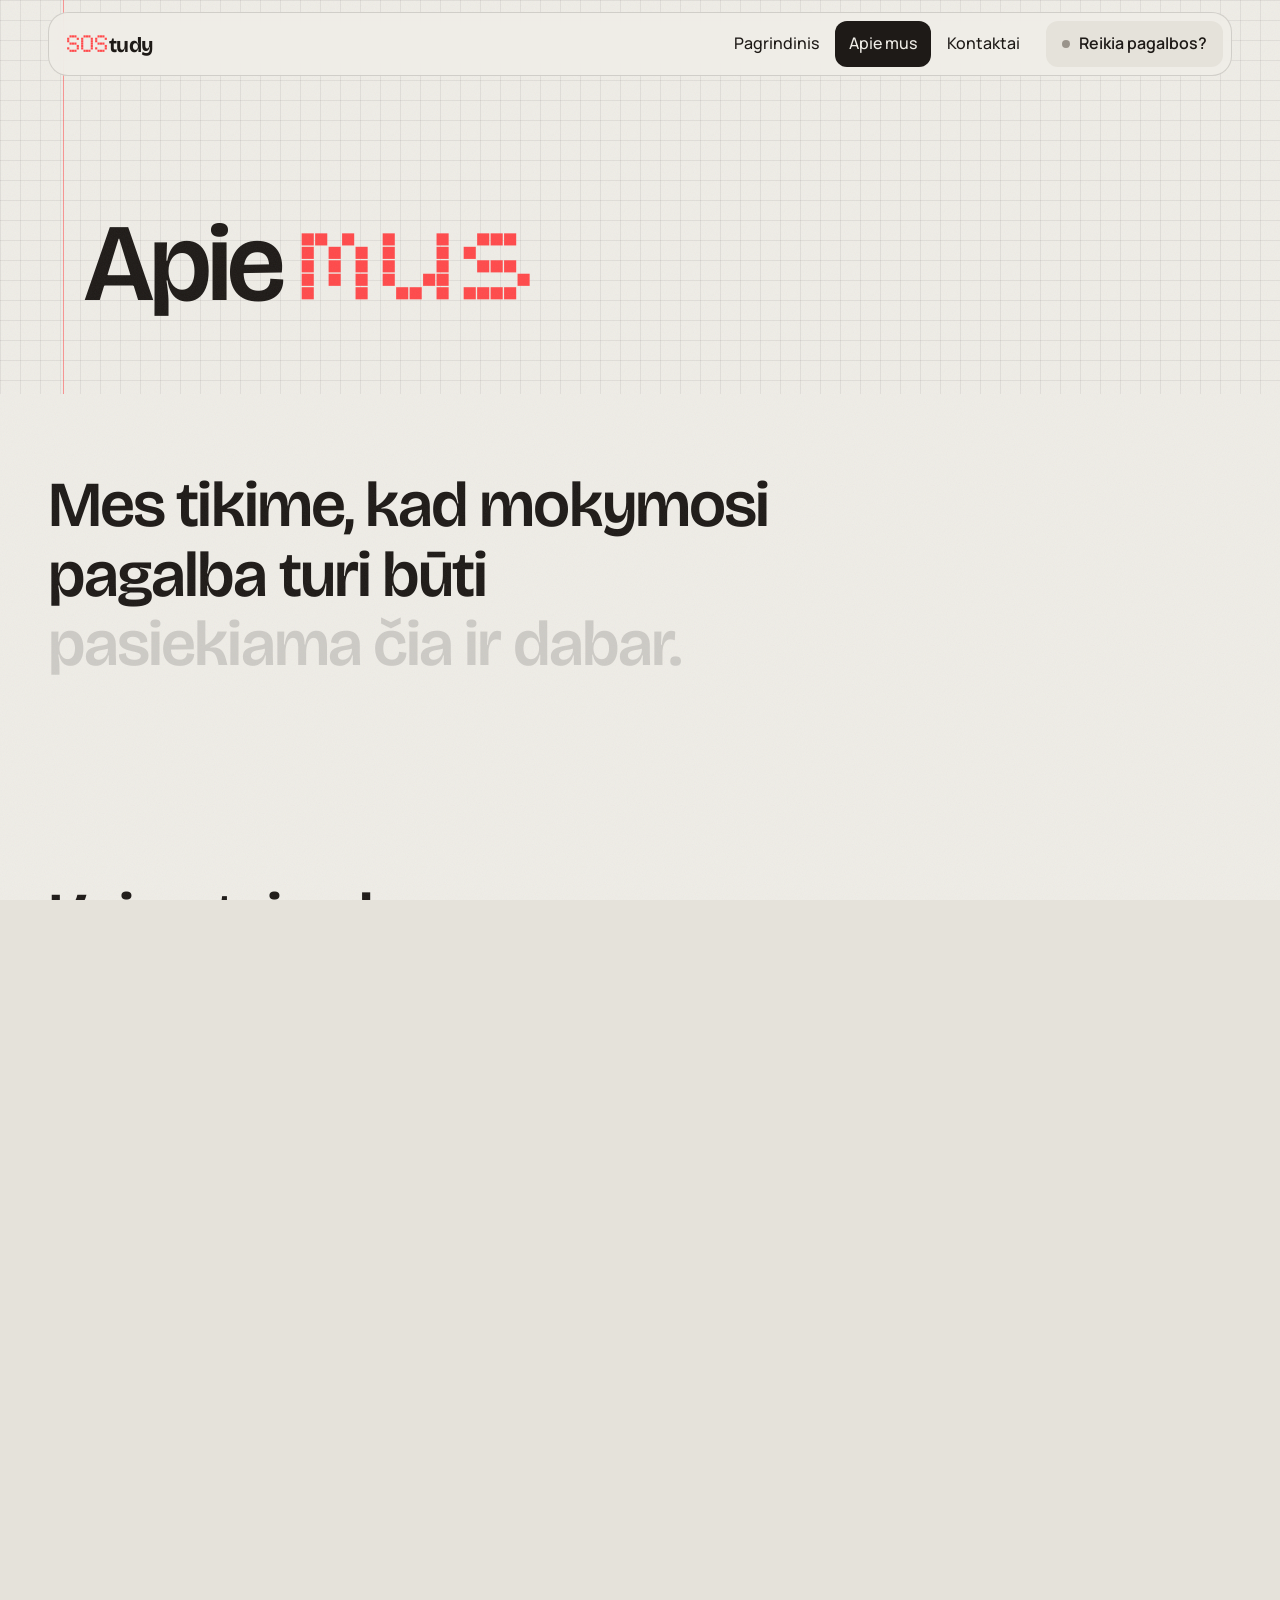
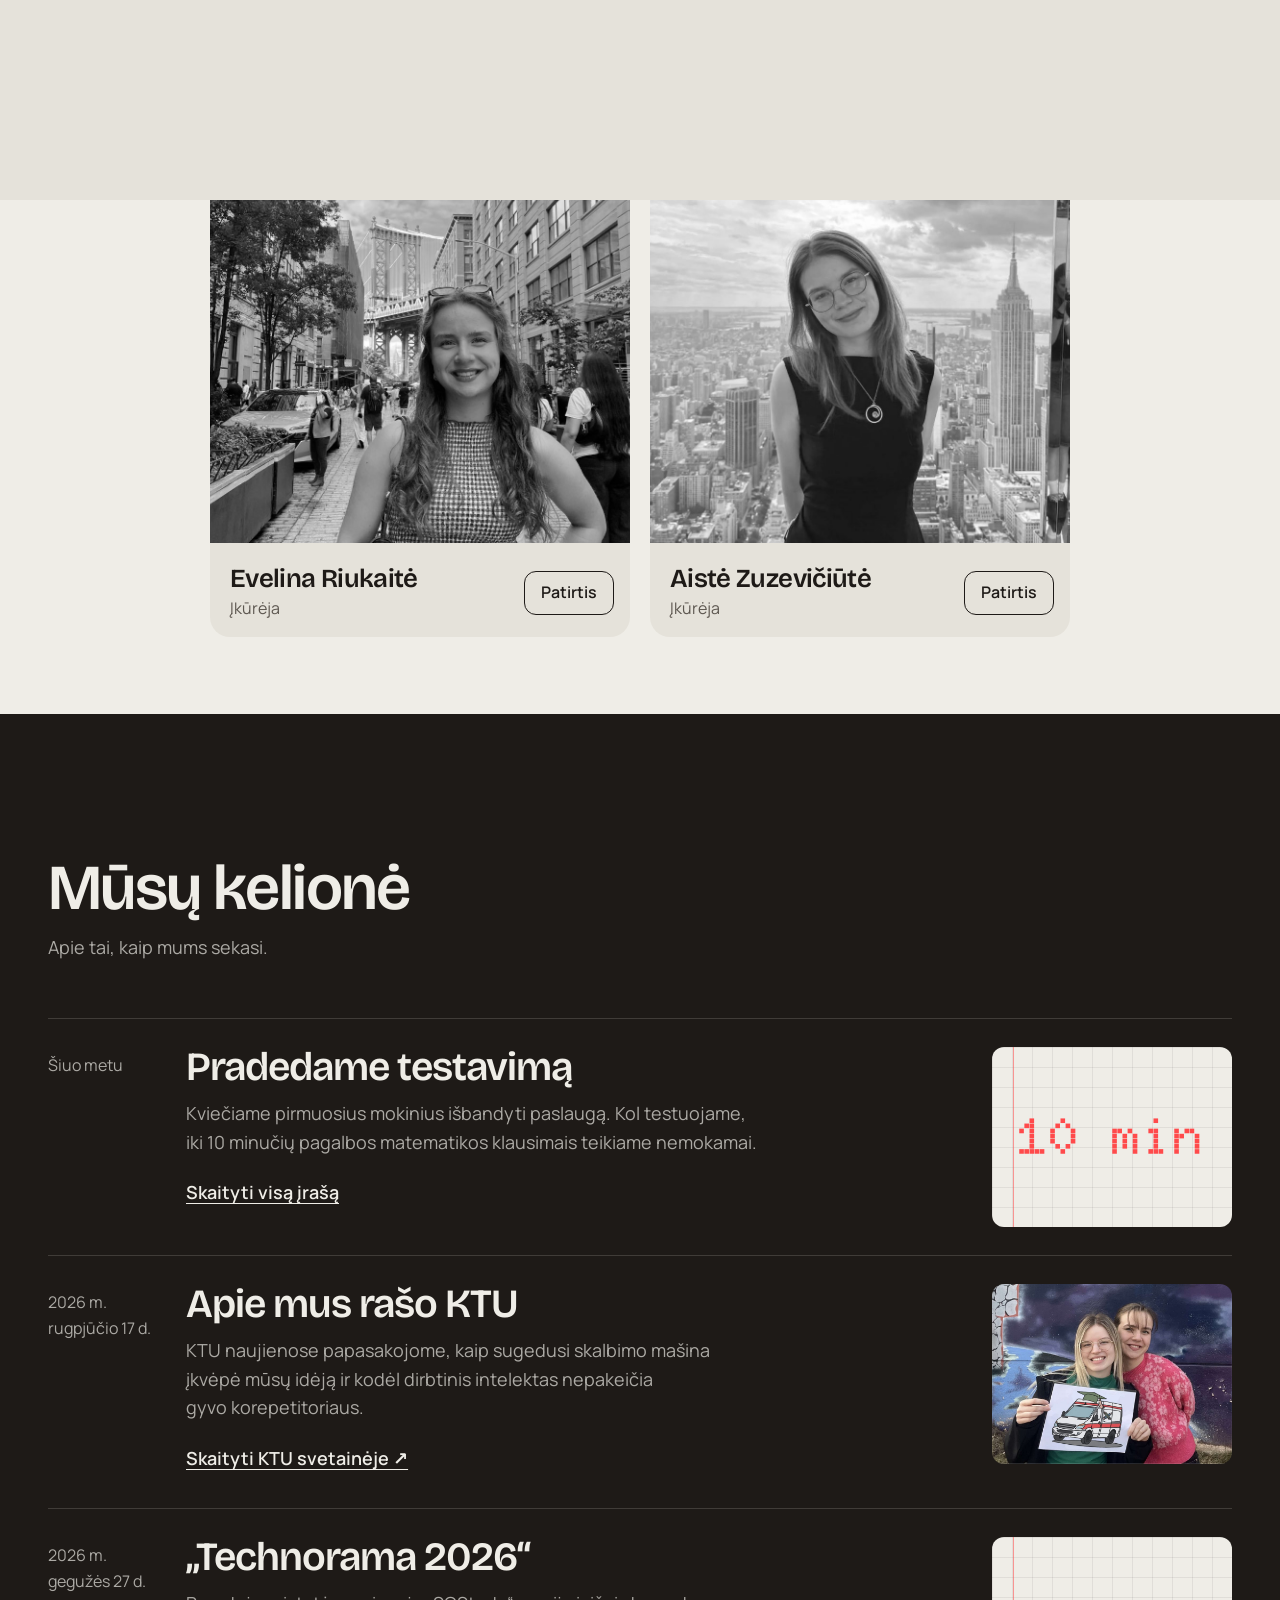
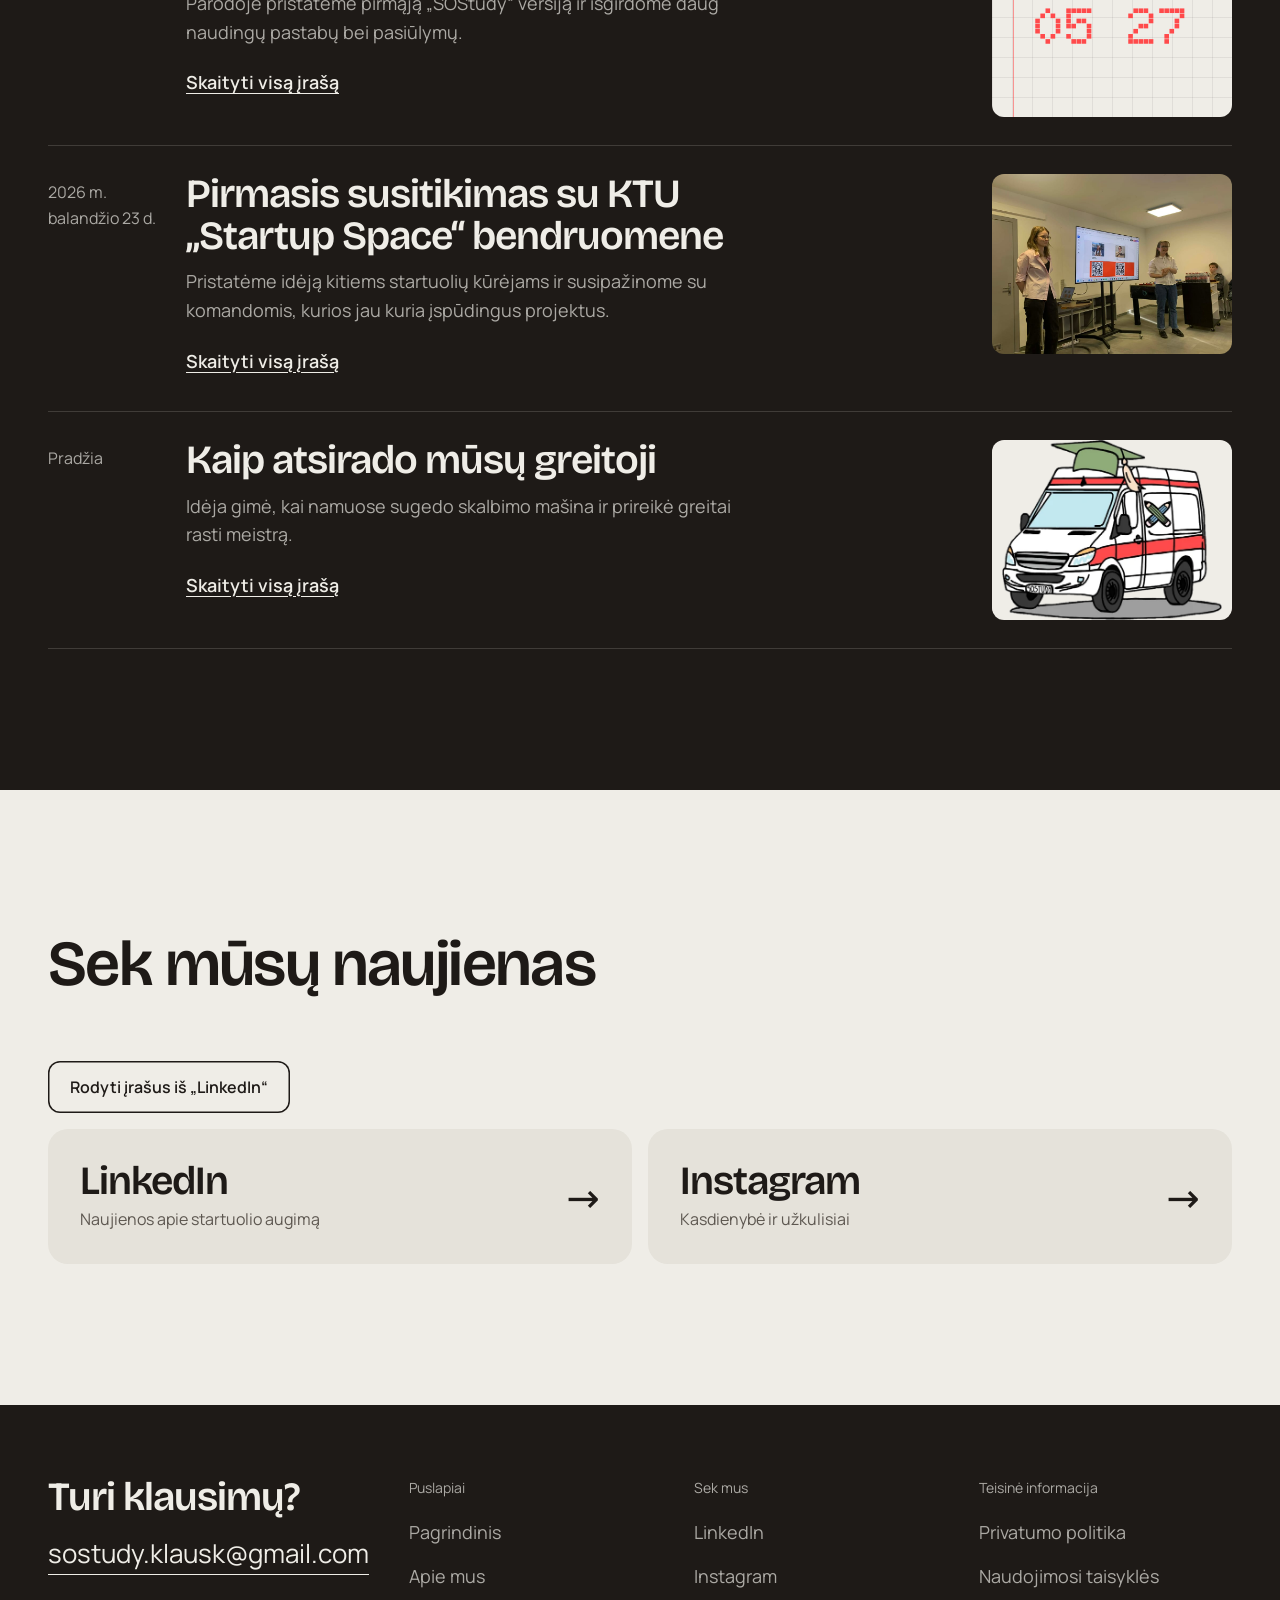
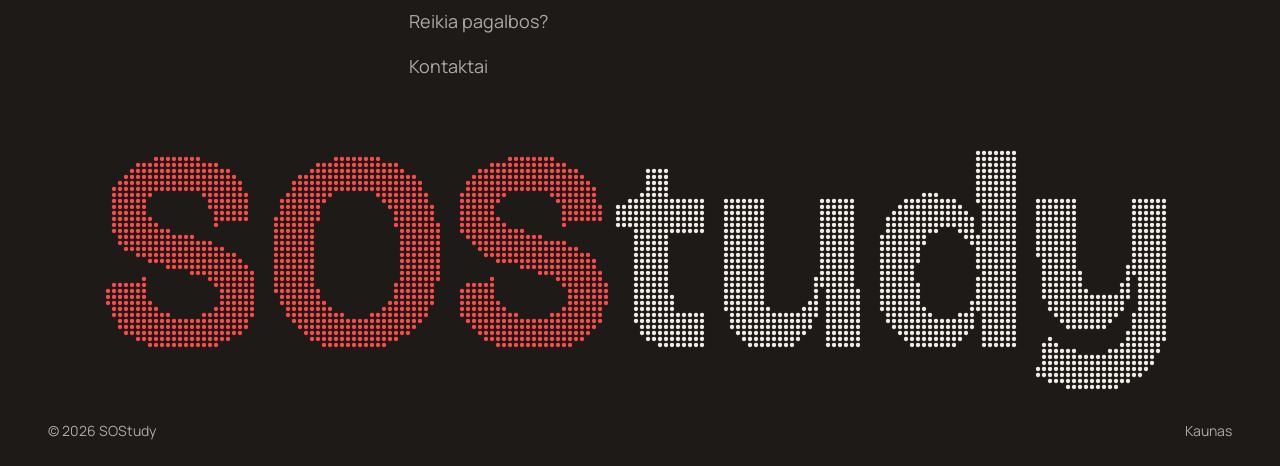
==== commit 88164186: "founder bios" ====
--- a/apie-mus/index.html
+++ b/apie-mus/index.html
@@ -103,13 +103,7 @@
             <div class="face back" id="evelina-back">
               <h3>Evelina Riukaitė</h3>
               <p class="role">Įkūrėja</p>
-              <ul class="exp">
-                <li>Duomenų mokslo ir inžinerijos studijos, KTU</li>
-                <li>Gretutinės pedagogikos studijos</li>
-                <li>KTU talentų akademijos programa „GIFTed“</li>
-                <li>Korepetavimo patirtis</li>
-                <li>„Technorama 2026“ pristatė pirmąją „SOStudy“ versiją</li>
-              </ul>
+              <p class="bio">Esu trečio kurso KTU duomenų mokslo ir inžinerijos studentė, besidominti matematika, problemų sprendimu ir technologijomis. Jau trejus metus individualiai mokau mokinius matematikos ir padedu jiems įveikti mokymosi sunkumus. Mokykloje dalyvavau matematikos olimpiadose ir esu jų prizininkė. Studijuoju gretutines pedagogikos studijas, taip pat neuropsichologijos ir projektų valdymo modulius. Esu KTU talentų akademijos programos „GIFTed“ dalyvė, mėgstu hakatonus ir komandinį darbą. Tikiu, kad matematikos, duomenų mokslo ir pedagogikos derinys leidžia į mokymąsi pažvelgti tiek analitiškai, tiek žmogiškai.</p>
               <div class="back-foot">
                 <a class="btn btn-red" href="https://www.linkedin.com/in/evelina-riukait%C4%97" target="_blank" rel="noopener">LinkedIn profilis</a>
                 <button class="flip-btn" type="button">Atgal</button>
@@ -129,13 +123,7 @@
             <div class="face back" id="aiste-back">
               <h3>Aistė Zuzevičiūtė</h3>
               <p class="role">Įkūrėja</p>
-              <ul class="exp">
-                <li>Taikomosios matematikos studijos, KTU</li>
-                <li>Gretutinės pedagogikos studijos</li>
-                <li>KTU talentų akademijos programa „SKILLed AI“</li>
-                <li>Korepetavimo patirtis</li>
-                <li>„Technorama 2026“ pristatė pirmąją „SOStudy“ versiją</li>
-              </ul>
+              <p class="bio">Esu KTU taikomosios matematikos studentė. Labiausiai domiuosi duomenų mokslu, duomenų analize ir dirbtinio intelekto technologijomis, o žinias gilinu KTU talentų akademijos programoje „SKILLed AI“. Gretutinėse pedagogikos studijose atradau kitą mane įkvepiančią sritį – gebėjimą sudėtingas žinias perteikti aiškiai ir suprantamai. Jau kelerius metus korepetuoju mokinius, o šiuo metu atlieku praktiką mokykloje. Man labai patinka paprasta kalba paaiškinti painias formules ir matyti, kaip mokiniai įgauna pasitikėjimo savo jėgomis. Siekiu sujungti analitinį mąstymą, naujausias DI tendencijas ir pedagogines įžvalgas.</p>
               <div class="back-foot">
                 <a class="btn btn-red" href="https://www.linkedin.com/in/aiste-zuzeviciute" target="_blank" rel="noopener">LinkedIn profilis</a>
                 <button class="flip-btn" type="button">Atgal</button>
--- a/assets/css/style.css
+++ b/assets/css/style.css
@@ -516,10 +516,11 @@
 .team { display: grid; grid-template-columns: repeat(2, minmax(0, 420px)); justify-content: center; gap: 20px; }
 @media (max-width: 640px) { .team { grid-template-columns: minmax(0, 440px); } }
 .member { perspective: 1600px; cursor: pointer; }
-.flip { display: grid; transform-style: preserve-3d; transition: transform .75s var(--ease); }
+.flip { display: grid; height: 100%; transform-style: preserve-3d; transition: transform .75s var(--ease); }
 .member.flipped .flip { transform: rotateY(180deg); }
 .face { grid-area: 1 / 1; backface-visibility: hidden; -webkit-backface-visibility: hidden; border-radius: var(--r); overflow: hidden; }
-.front { background: var(--paper-2); }
+.front { background: var(--paper-2); display: flex; flex-direction: column; }
+.front .info { margin-top: auto; }
 .back { transform: rotateY(180deg); display: flex; flex-direction: column; padding: clamp(22px, 3vw, 32px); background: var(--night); color: var(--on-night); }
 .member .ph { aspect-ratio: 4 / 4.6; overflow: hidden; }
 .member img { width: 100%; height: 100%; object-fit: cover; object-position: center 30%; filter: grayscale(1); transform: scale(1.03); transition: filter .6s var(--ease), transform .8s var(--ease); }
@@ -535,6 +536,7 @@
 .exp { list-style: none; padding: 0; margin: 24px 0 auto; display: grid; gap: 14px; }
 .exp li { position: relative; padding-left: 20px; color: var(--on-night-2); line-height: 1.45; }
 .exp li::before { content: ""; position: absolute; left: 0; top: .55em; width: 8px; height: 8px; border-radius: 50%; background: var(--red); }
+.bio { margin: 18px 0 auto; font-size: var(--fs-2); line-height: 1.6; color: var(--on-night-2); }
 .back-foot { display: flex; flex-wrap: wrap; gap: 10px; margin-top: 28px; }
 
 .timeline { display: grid; }
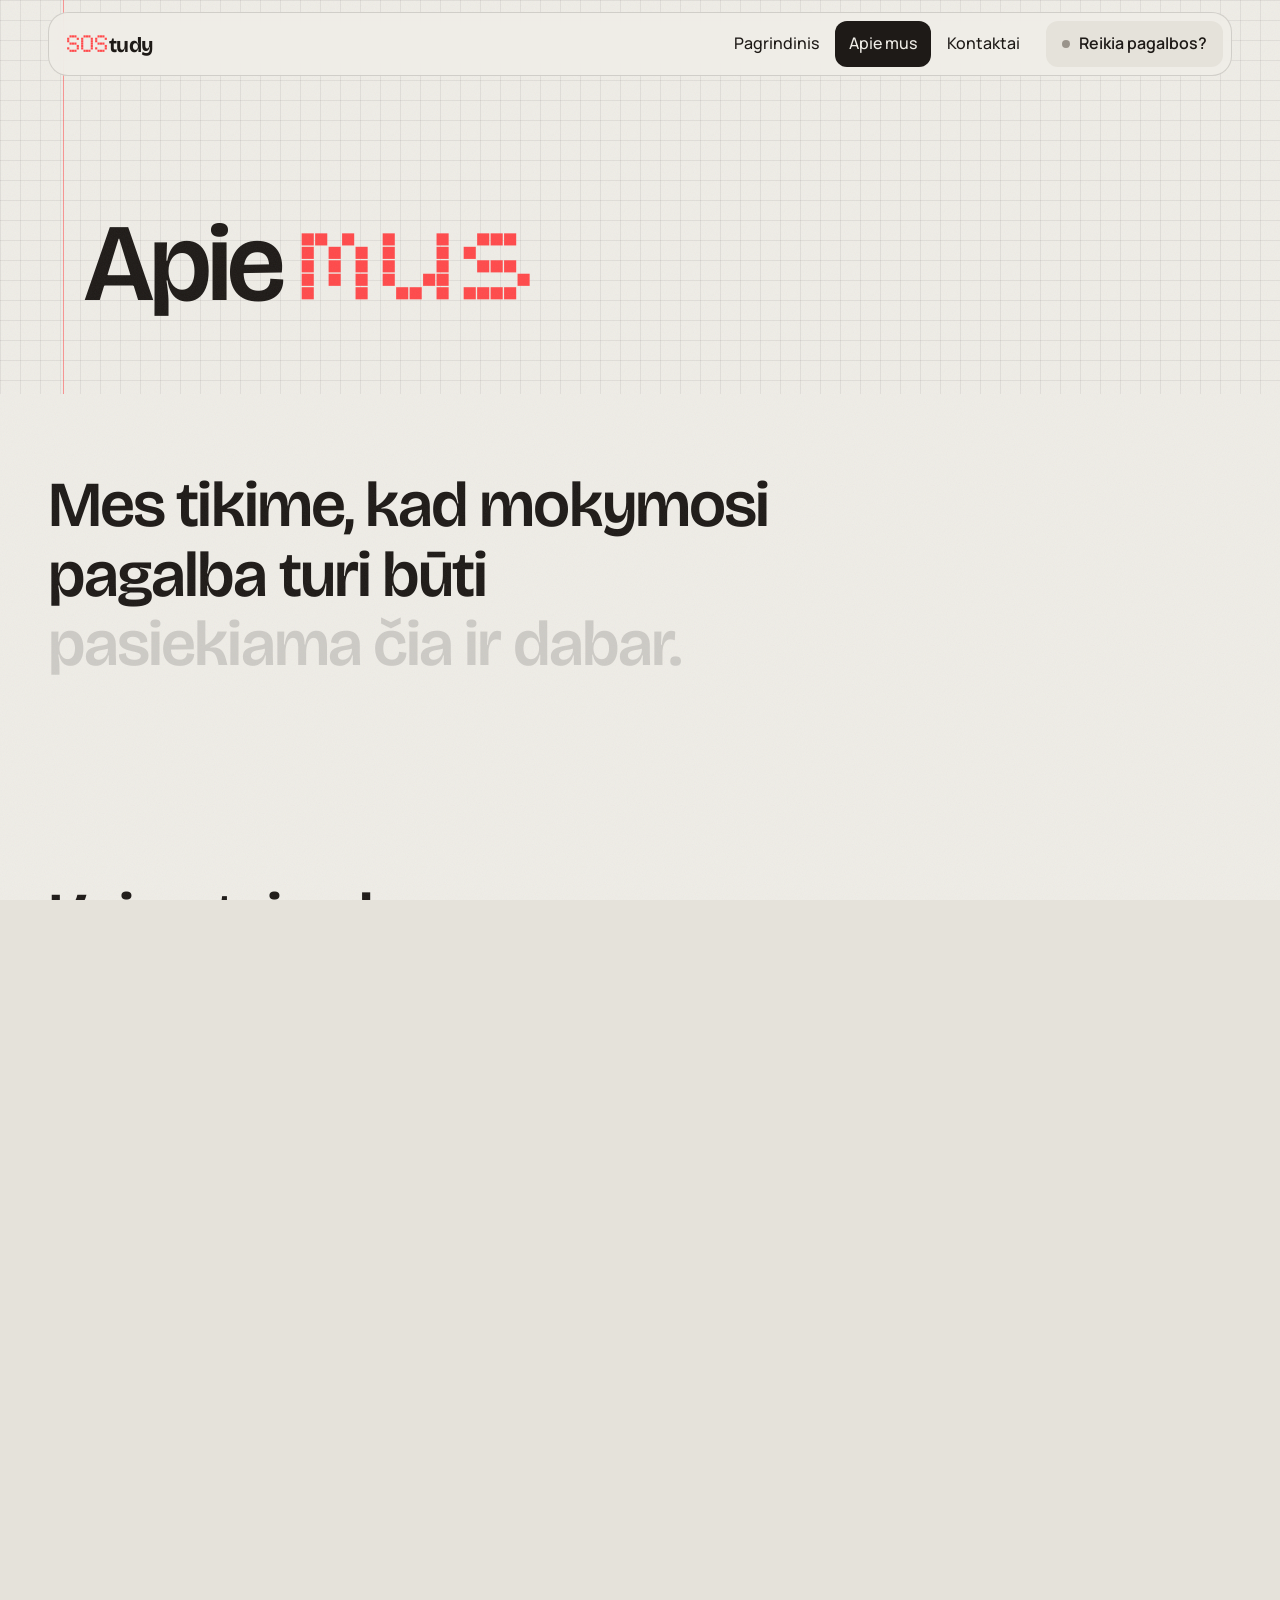
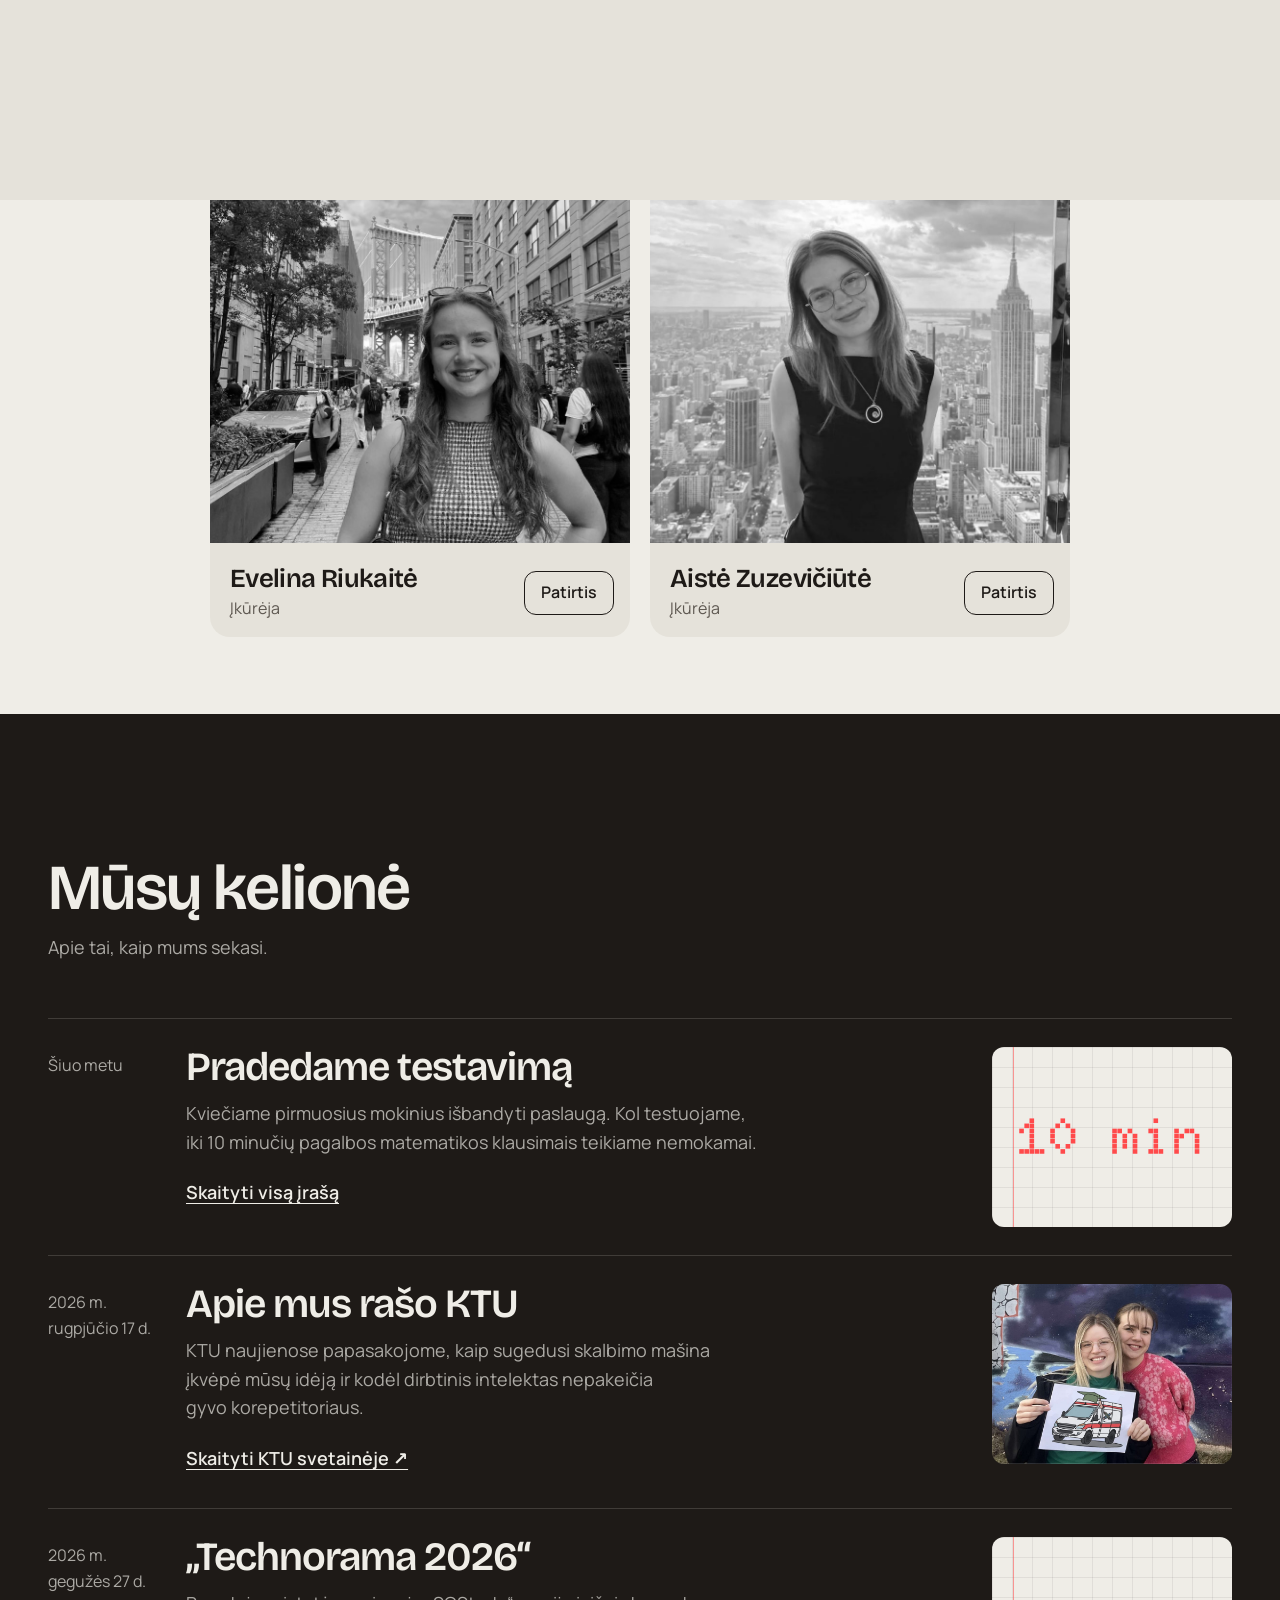
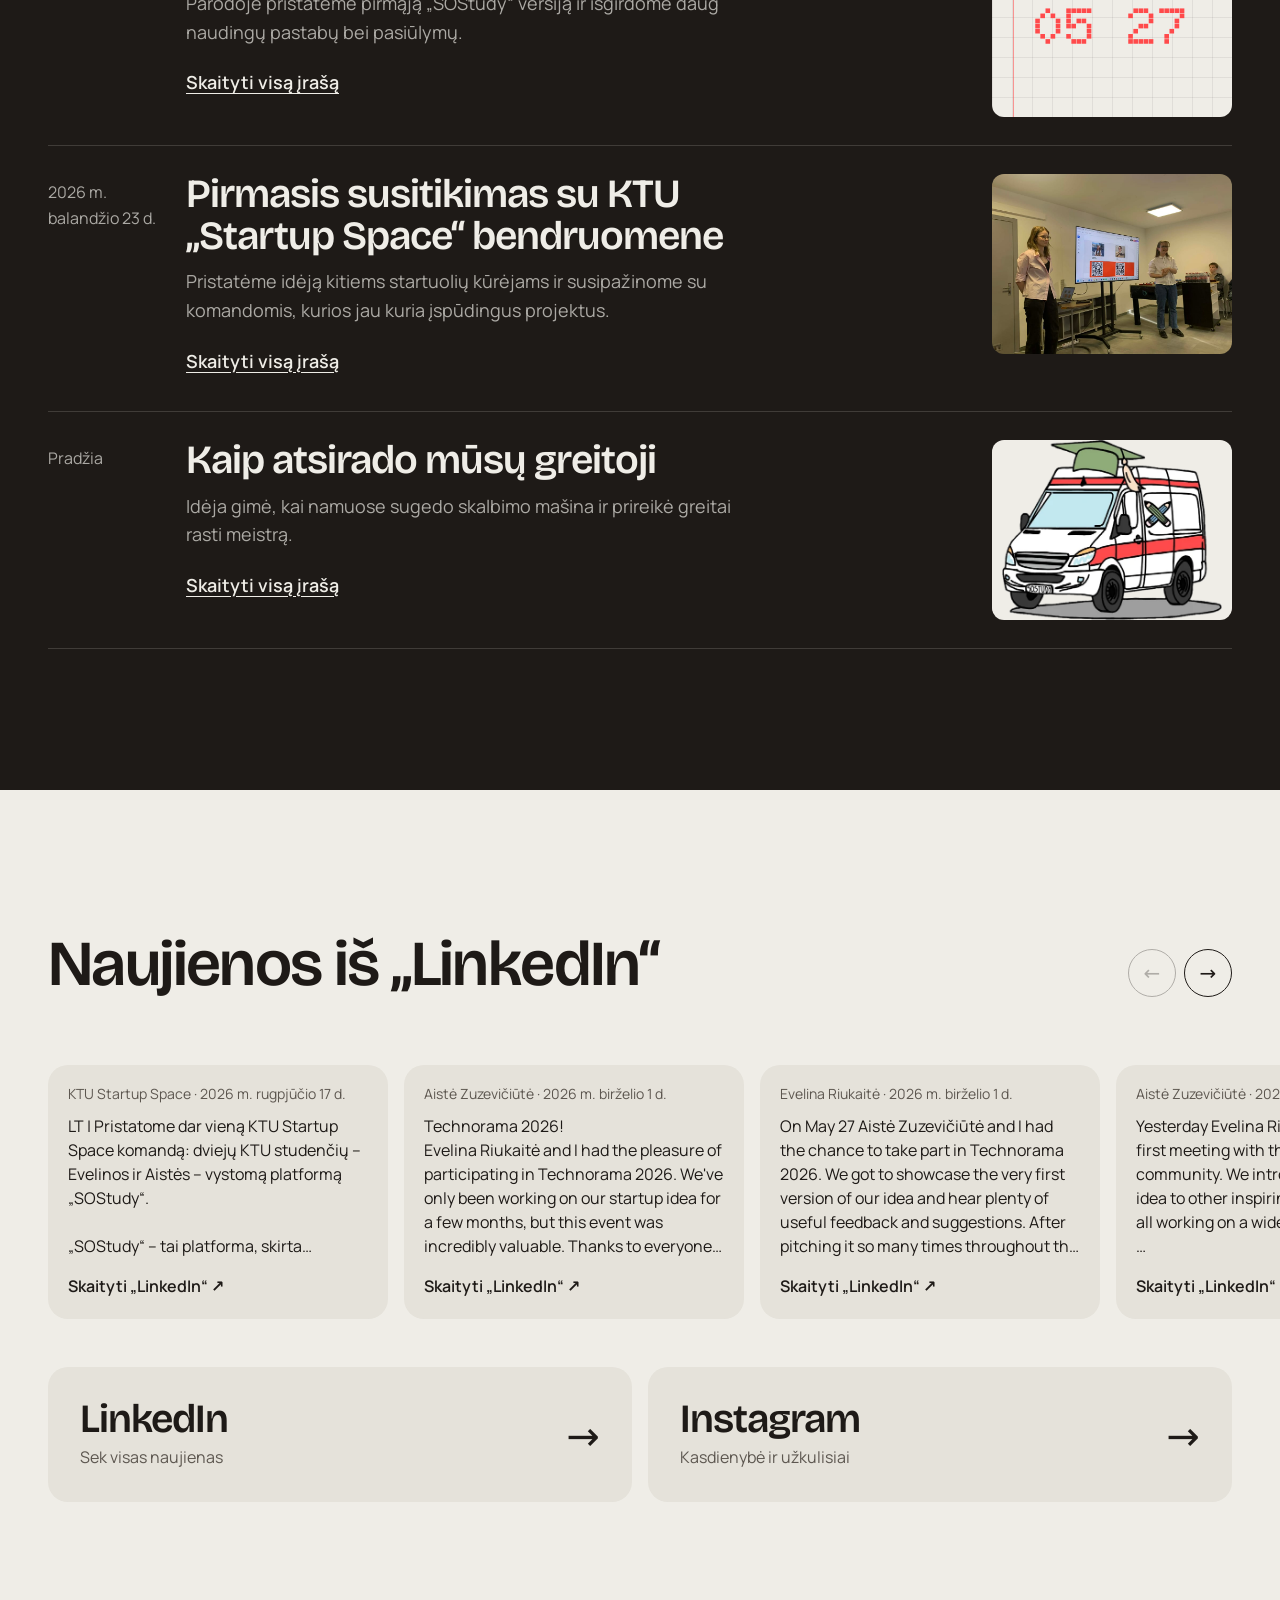
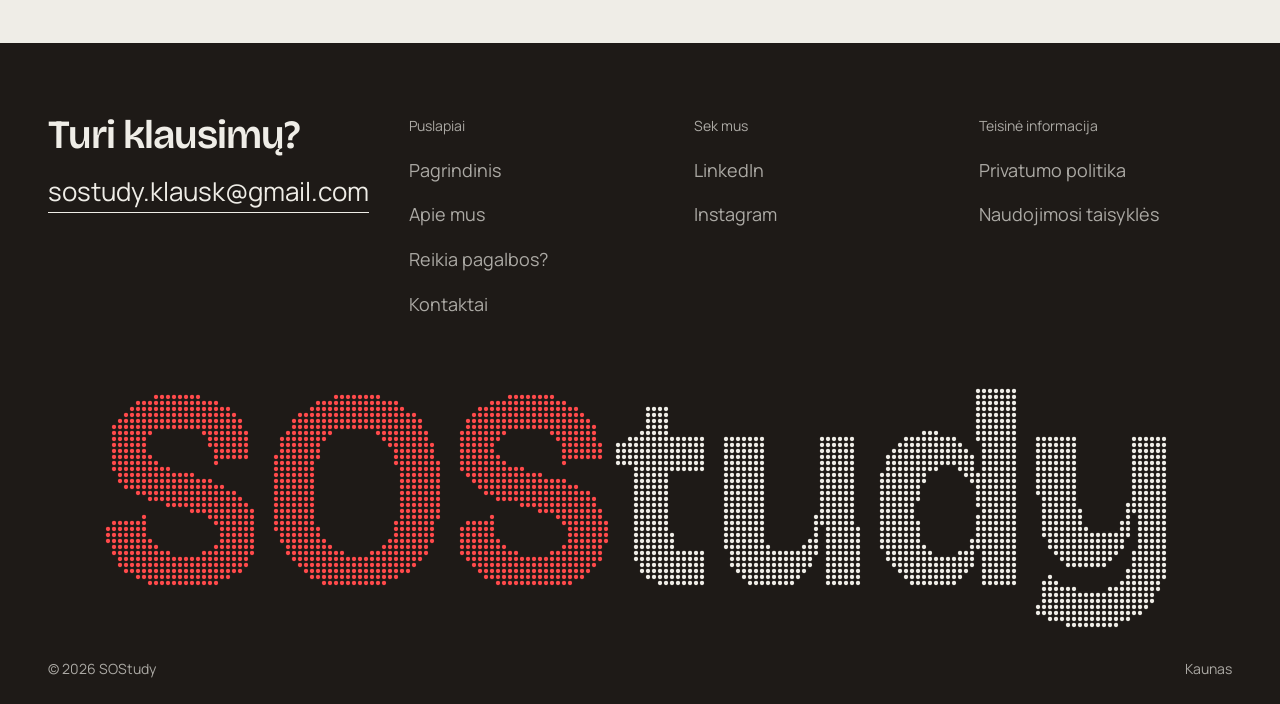
==== commit 4b8f25ae: "linkedin scroller" ====
--- a/apie-mus/index.html
+++ b/apie-mus/index.html
@@ -231,13 +231,18 @@
   </dialog>
 
   <section class="sec" id="naujienos">
-    <div class="wrap">
-      <h2 class="sec-title reveal">Sek mūsų naujienas</h2>
-      <button class="btn btn-line li-load" type="button" id="liLoad" hidden>Rodyti įrašus iš „LinkedIn“</button>
-      <div class="li-grid" id="liGrid"></div>
+    <div class="wrap li-head">
+      <h2 class="sec-title reveal">Naujienos iš „LinkedIn“</h2>
+      <div class="li-nav" id="liNav" hidden>
+        <button type="button" data-dir="-1" aria-label="Ankstesni įrašai">←</button>
+        <button type="button" data-dir="1" aria-label="Kiti įrašai">→</button>
+      </div>
+    </div>
+    <div class="li-track" id="liTrack" hidden aria-label="SOStudy įrašai „LinkedIn“"></div>
+    <div class="wrap">
       <div class="socials">
         <a class="social reveal" href="https://www.linkedin.com/company/sostudy-lt" target="_blank" rel="noopener" data-linkedin>
-          <div><h3>LinkedIn</h3><p>Naujienos apie startuolio augimą</p></div><span class="arr" aria-hidden="true">→</span>
+          <div><h3>LinkedIn</h3><p>Sek visas naujienas</p></div><span class="arr" aria-hidden="true">→</span>
         </a>
         <a class="social reveal" href="https://www.instagram.com/sostudy.lt/" target="_blank" rel="noopener" data-instagram>
           <div><h3>Instagram</h3><p>Kasdienybė ir užkulisiai</p></div><span class="arr" aria-hidden="true">→</span>
--- a/assets/css/style.css
+++ b/assets/css/style.css
@@ -563,8 +563,32 @@
 .article-in p { color: var(--ink-2); }
 .article-close { position: sticky; top: 12px; float: right; margin: 12px 12px 0 0; z-index: 2; min-height: 44px; padding: 0 14px; border-radius: var(--r-in); border: 0; background: var(--ink); color: var(--paper); font-size: var(--fs-1); font-weight: 600; }
 
-.li-grid { columns: 3 320px; column-gap: 16px; }
-.li-grid iframe { width: 100%; border: 0; border-radius: var(--r-in); background: #fff; margin-bottom: 16px; break-inside: avoid; display: block; }
+.li-head { display: flex; align-items: end; justify-content: space-between; gap: 20px; }
+.li-nav { display: flex; gap: 8px; margin-bottom: clamp(32px, 5vw, 64px); }
+.li-nav button { width: 48px; height: 48px; border-radius: 50%; border: 1.5px solid var(--ink); background: none; font-size: 20px; transition: background .2s, color .2s, opacity .2s; }
+.li-nav button:hover:not(:disabled) { background: var(--ink); color: var(--paper); }
+.li-nav button:disabled { opacity: .3; cursor: default; }
+.li-track {
+  --edge: max(var(--gut-l), calc((100vw - var(--max)) / 2));
+  display: flex; gap: 16px; overflow-x: auto; overscroll-behavior-x: contain;
+  scroll-snap-type: x mandatory; scroll-padding-inline: var(--edge);
+  padding: 4px var(--edge) 24px; margin-bottom: 24px;
+  scrollbar-width: thin; scrollbar-color: var(--paper-3) transparent;
+}
+.li-card {
+  flex: none; width: min(80vw, 340px); scroll-snap-align: start;
+  display: flex; flex-direction: column; border-radius: var(--r); overflow: hidden;
+  background: var(--paper-2); transition: background .2s, transform .3s var(--ease);
+}
+.li-card:hover { background: var(--paper-3); transform: translateY(-3px); }
+.li-img { aspect-ratio: 16 / 10; overflow: hidden; background: var(--paper-3); }
+.li-img img { width: 100%; height: 100%; object-fit: cover; }
+.li-body { display: flex; flex-direction: column; flex: 1; padding: 18px 20px 20px; }
+.li-meta { margin: 0 0 8px; font-size: var(--fs-1); color: var(--ink-2); }
+.li-text { margin: 0 0 16px; font-size: var(--fs-2); line-height: 1.5; white-space: pre-line; display: -webkit-box; -webkit-line-clamp: 6; -webkit-box-orient: vertical; overflow: hidden; }
+.li-more { margin-top: auto; font-weight: 600; font-size: var(--fs-2); }
+.li-card:hover .li-more { color: var(--red-ink); }
+@media (max-width: 600px) { .li-nav { display: none; } }
 .socials { display: grid; grid-template-columns: 1fr 1fr; gap: 16px; }
 @media (max-width: 640px) { .socials { grid-template-columns: 1fr; } }
 .social { display: flex; align-items: center; justify-content: space-between; gap: 16px; padding: clamp(20px, 3vw, 32px); border-radius: var(--r); background: var(--paper-2); transition: background .2s; }
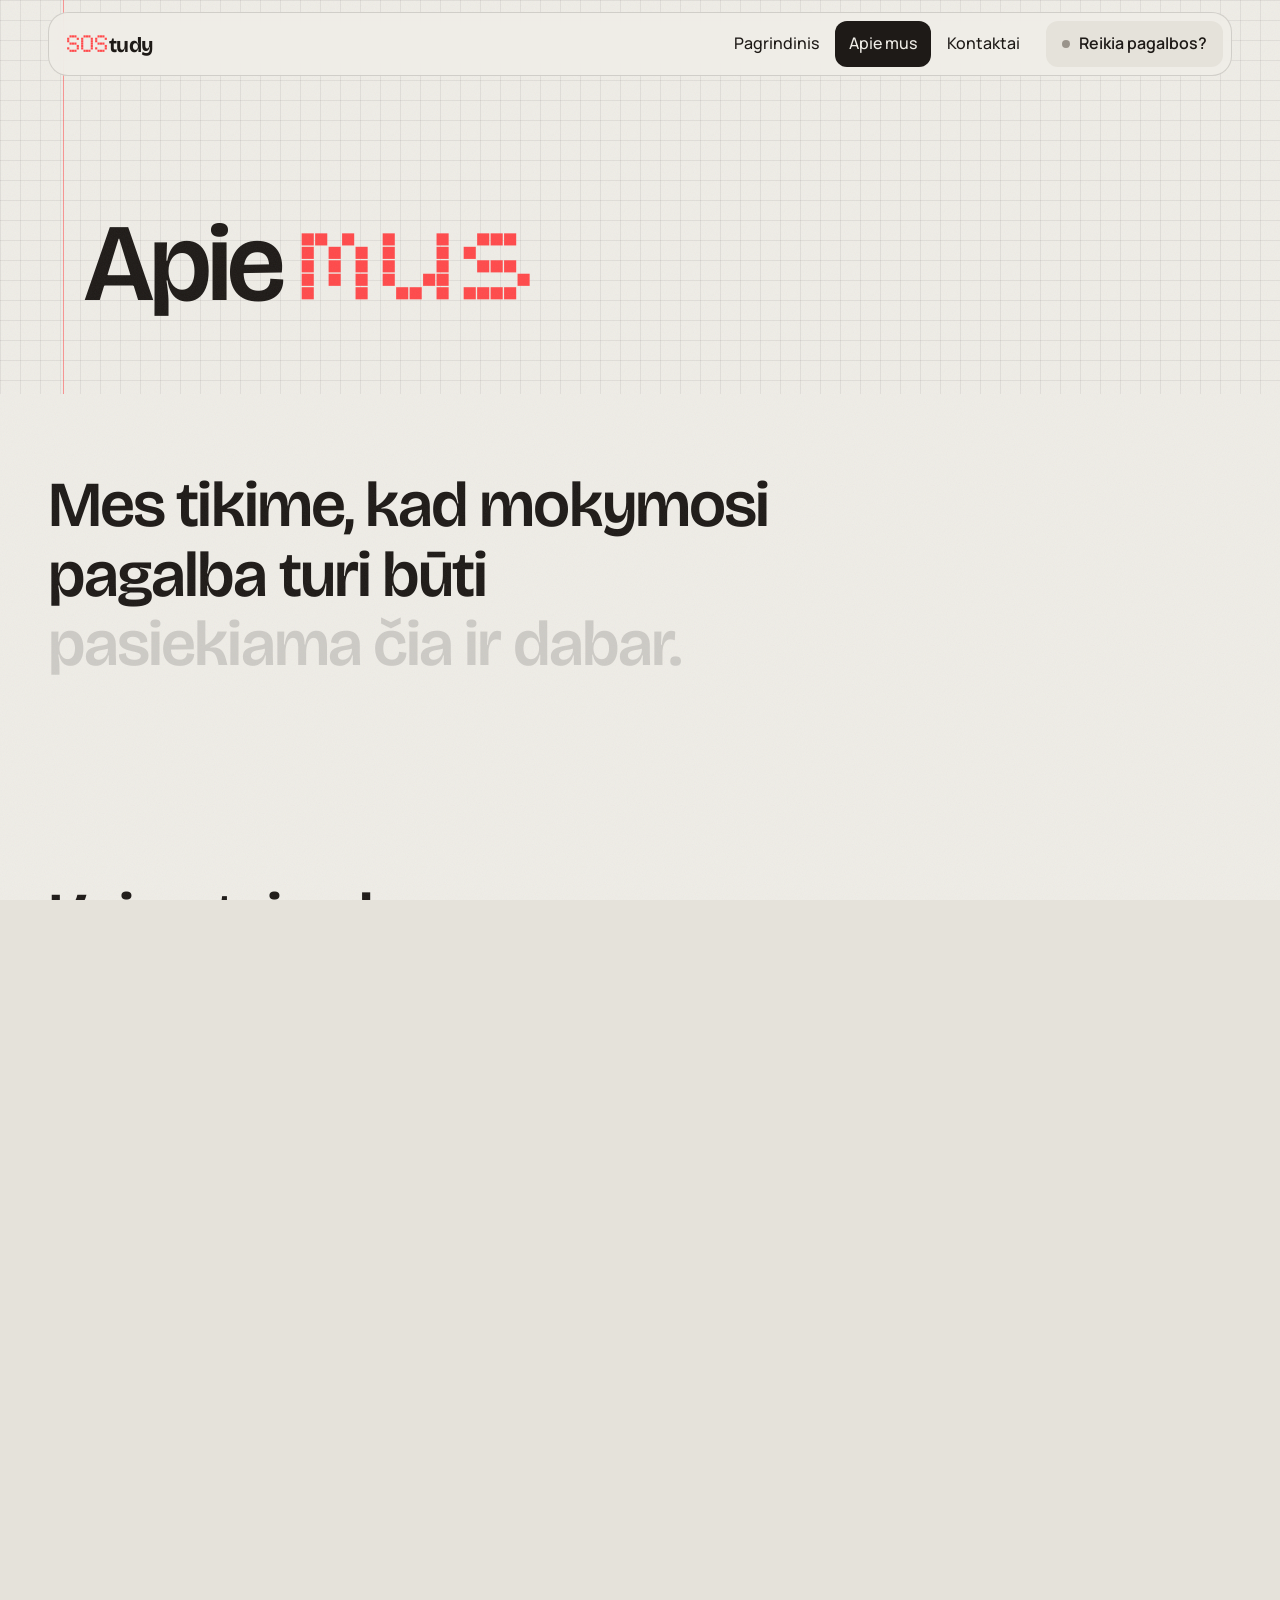
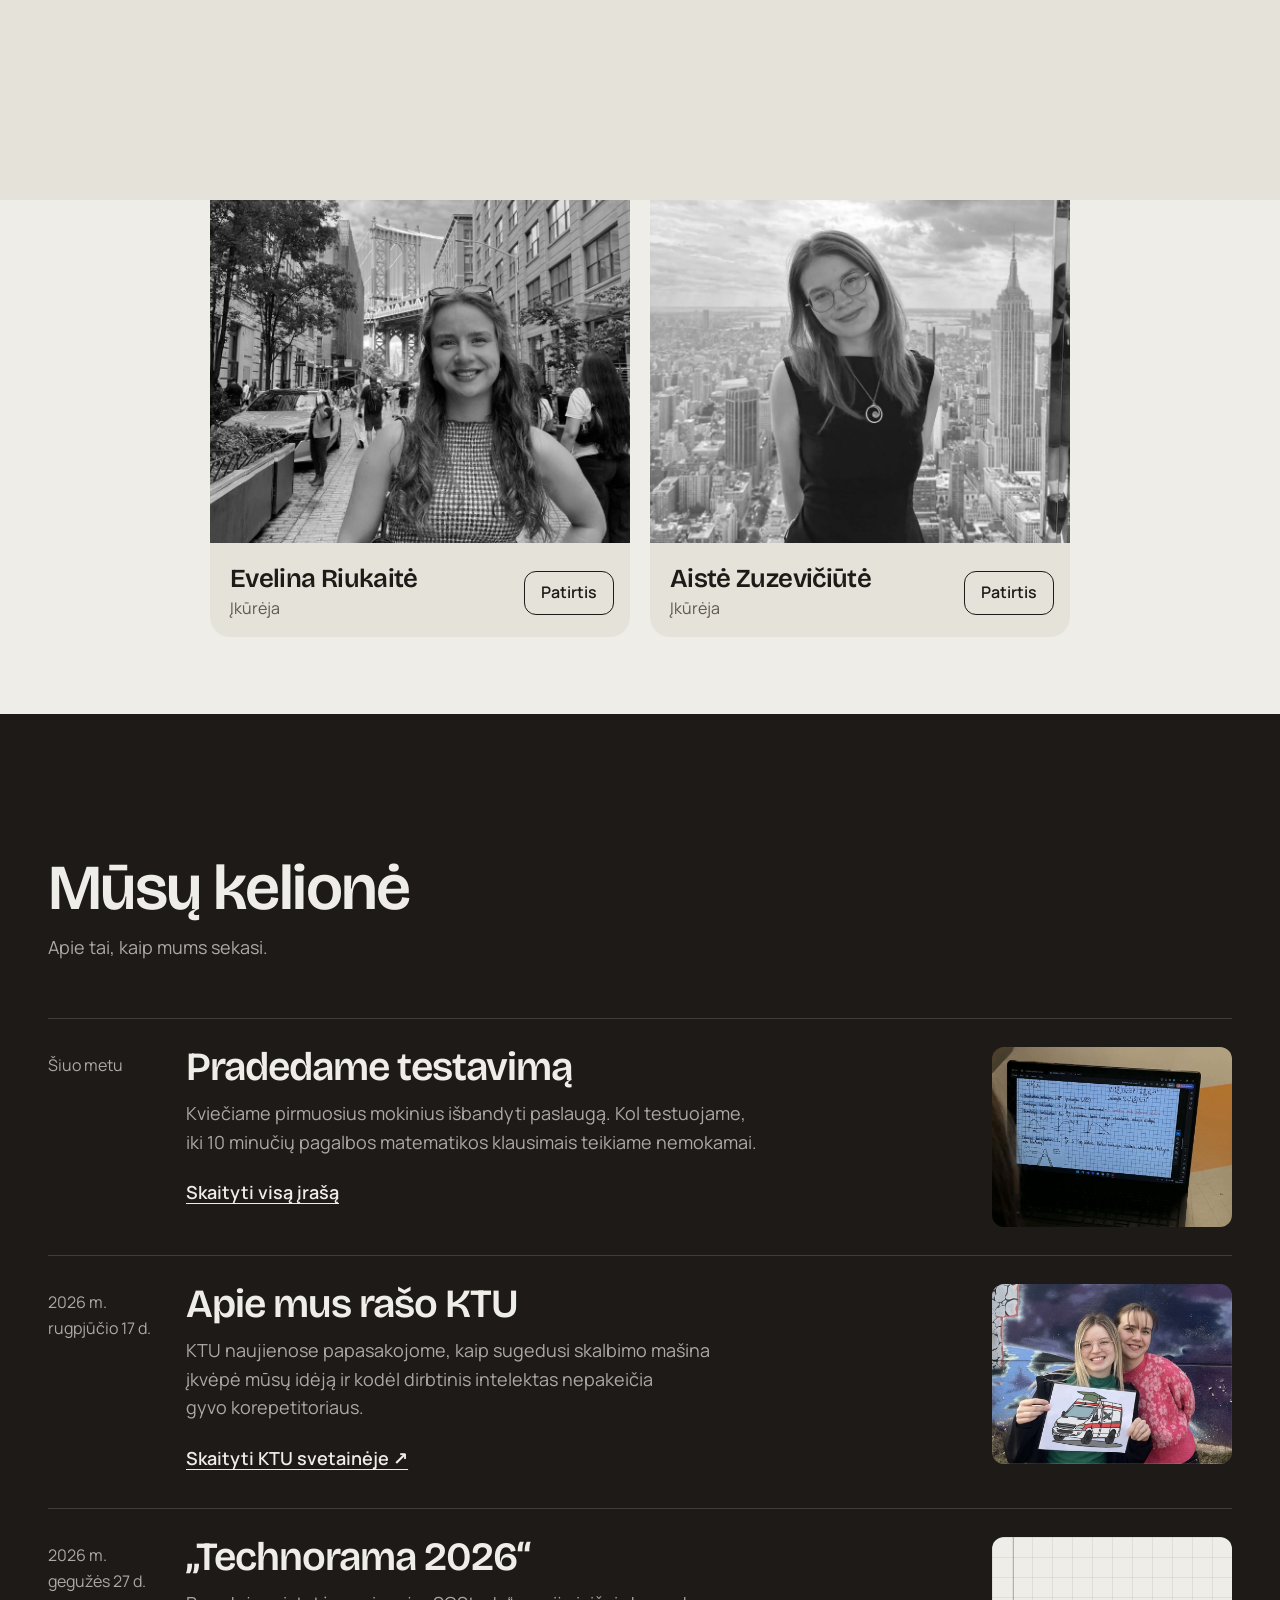
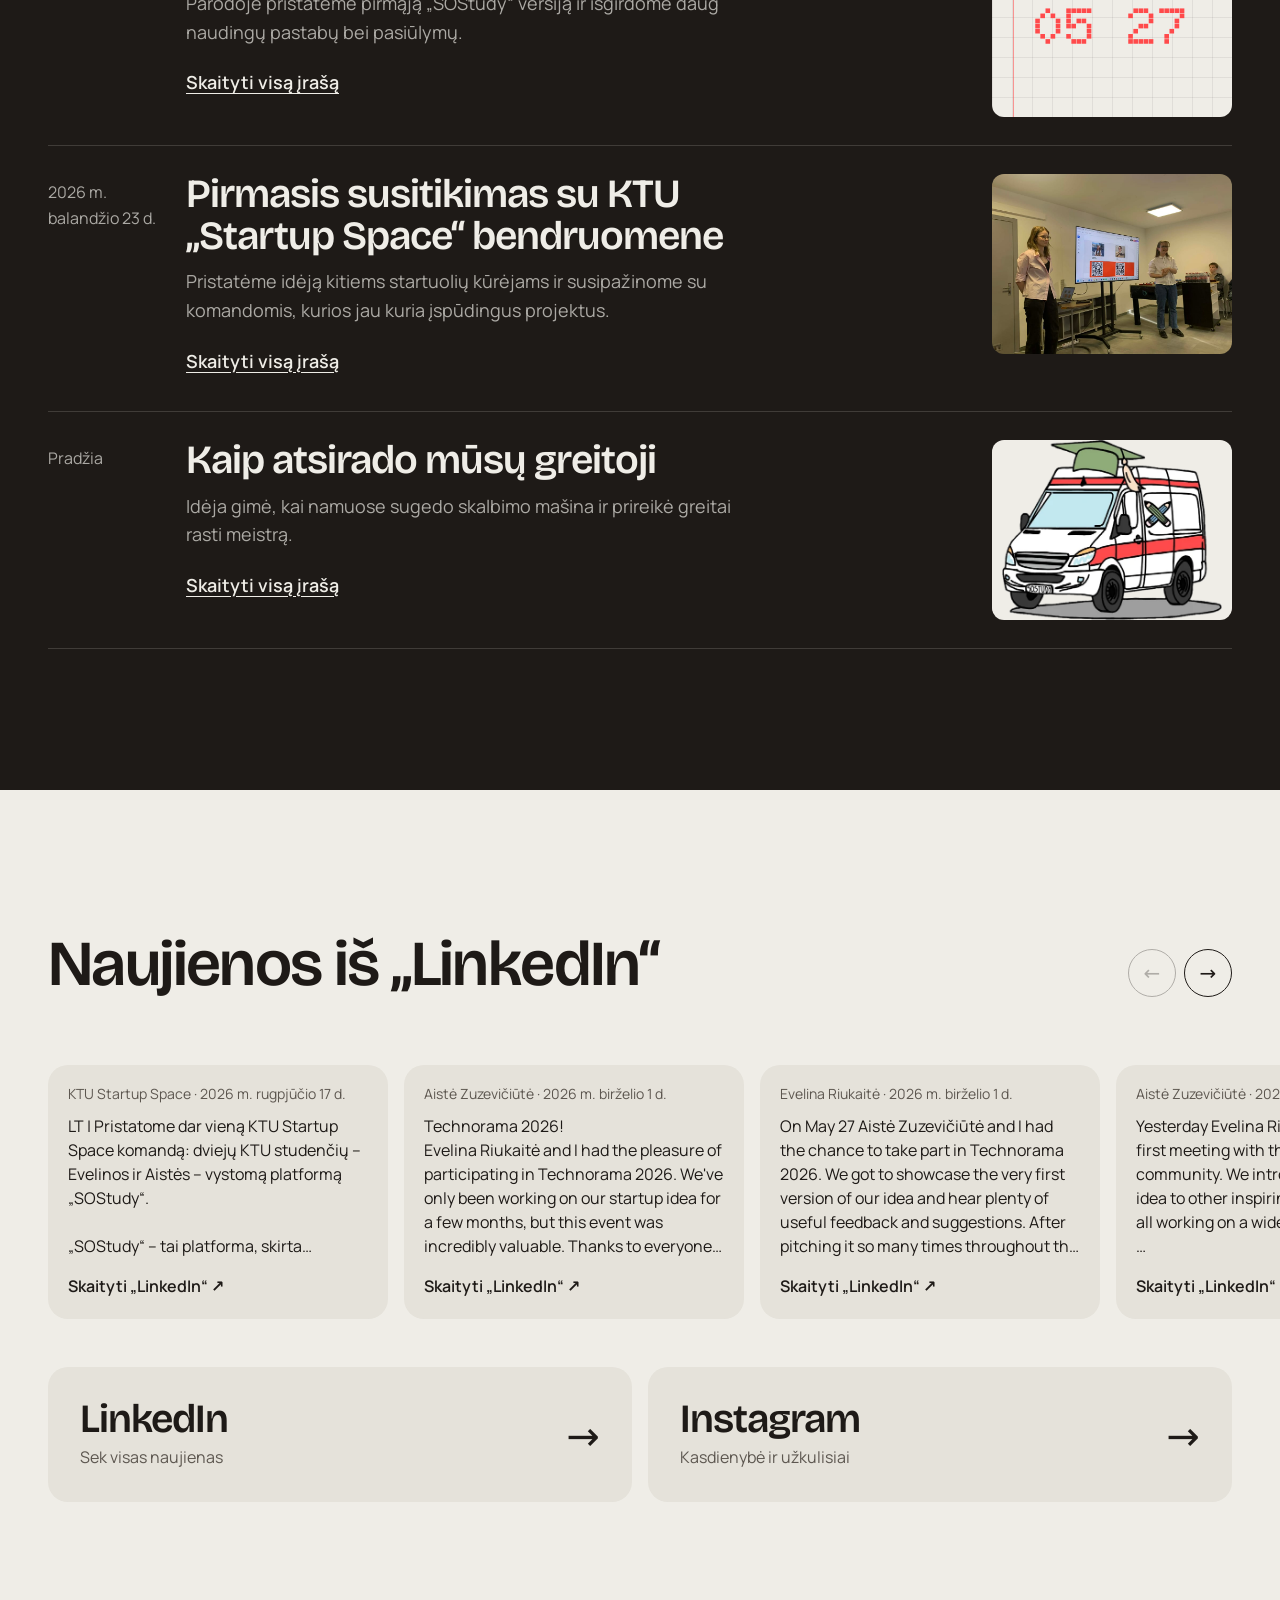
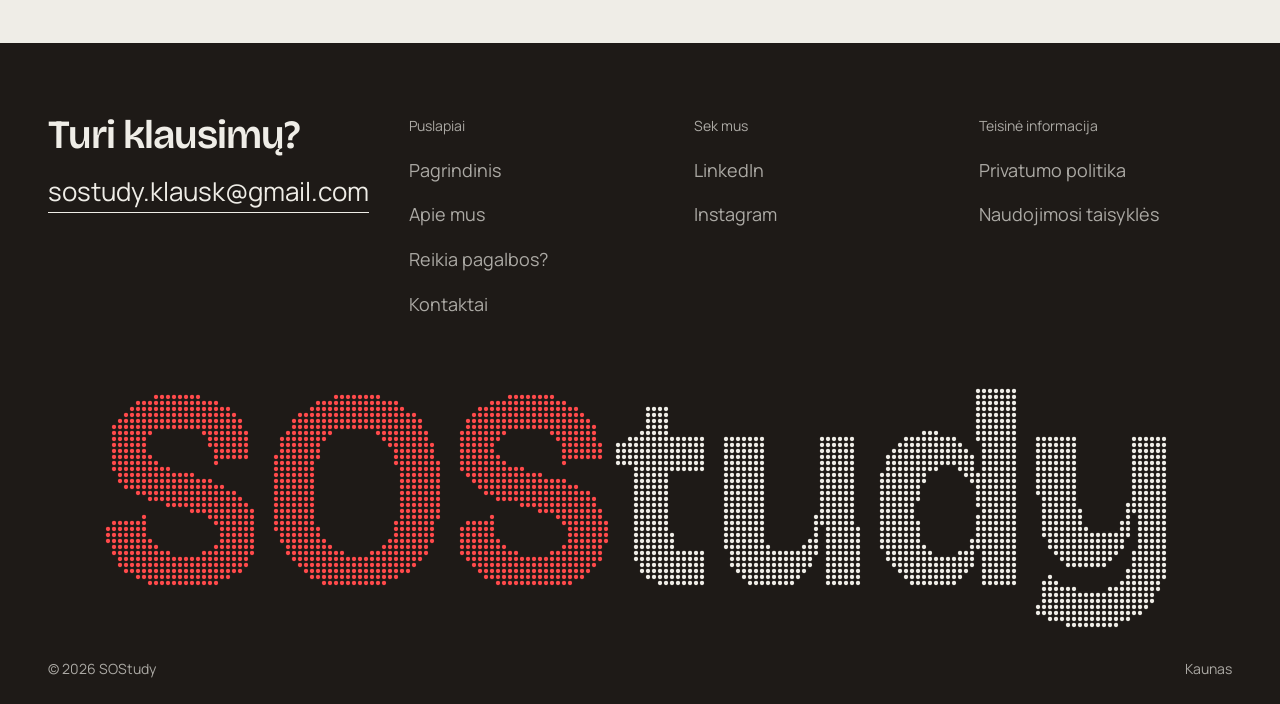
==== commit 220f208c: "testing photo" ====
--- a/apie-mus/index.html
+++ b/apie-mus/index.html
@@ -147,7 +147,7 @@
             <p>Kviečiame pirmuosius mokinius išbandyti paslaugą. Kol testuojame, iki 10 minučių pagalbos matematikos klausimais teikiame nemokamai.</p>
             <button class="more" type="button" data-open="testavimas">Skaityti visą įrašą</button>
           </div>
-          <div class="post-tile notebook" aria-hidden="true"><span class="dot">10 min</span></div>
+          <img src="/assets/img/testing.jpg" alt="Statistikos konspektas nešiojamojo kompiuterio ekrane" loading="lazy" width="900" height="675">
         </article>
         <article class="post reveal">
           <span class="when">2026 m. rugpjūčio 17 d.</span>
@@ -194,6 +194,7 @@
     <div class="article-in">
       <p class="muted">Šiuo metu</p>
       <h2 id="testavimas-h">Pradedame testavimą</h2>
+      <img src="/assets/img/testing.jpg" alt="Statistikos konspektas nešiojamojo kompiuterio ekrane" loading="lazy" width="900" height="675">
       <p>Šiuo metu testuojame paslaugą, todėl iki 10 minučių pagalbos matematikos klausimais 1–12 klasių mokiniams teikiame nemokamai.</p>
       <p>Užtenka užpildyti formą puslapyje „Reikia pagalbos?“: aprašyti uždavinį arba tai, ko nesupranti, ir, jei patogiau, pridėti nuotrauką. Prieš konsultaciją el. paštu atsiųsime prisijungimo nuorodą.</p>
       <p><a class="btn btn-red" href="/reikia-pagalbos/" style="text-decoration:none">Aprašyti uždavinį</a></p>
@@ -289,6 +290,7 @@
 </footer>
 
 <script src="/assets/js/config.js"></script>
+<script src="/assets/js/config.local.js" onerror="this.remove()"></script>
 <script src="/assets/js/availability.js"></script>
 <script src="/assets/js/main.js"></script>
 <script src="/assets/js/about.js" defer></script>
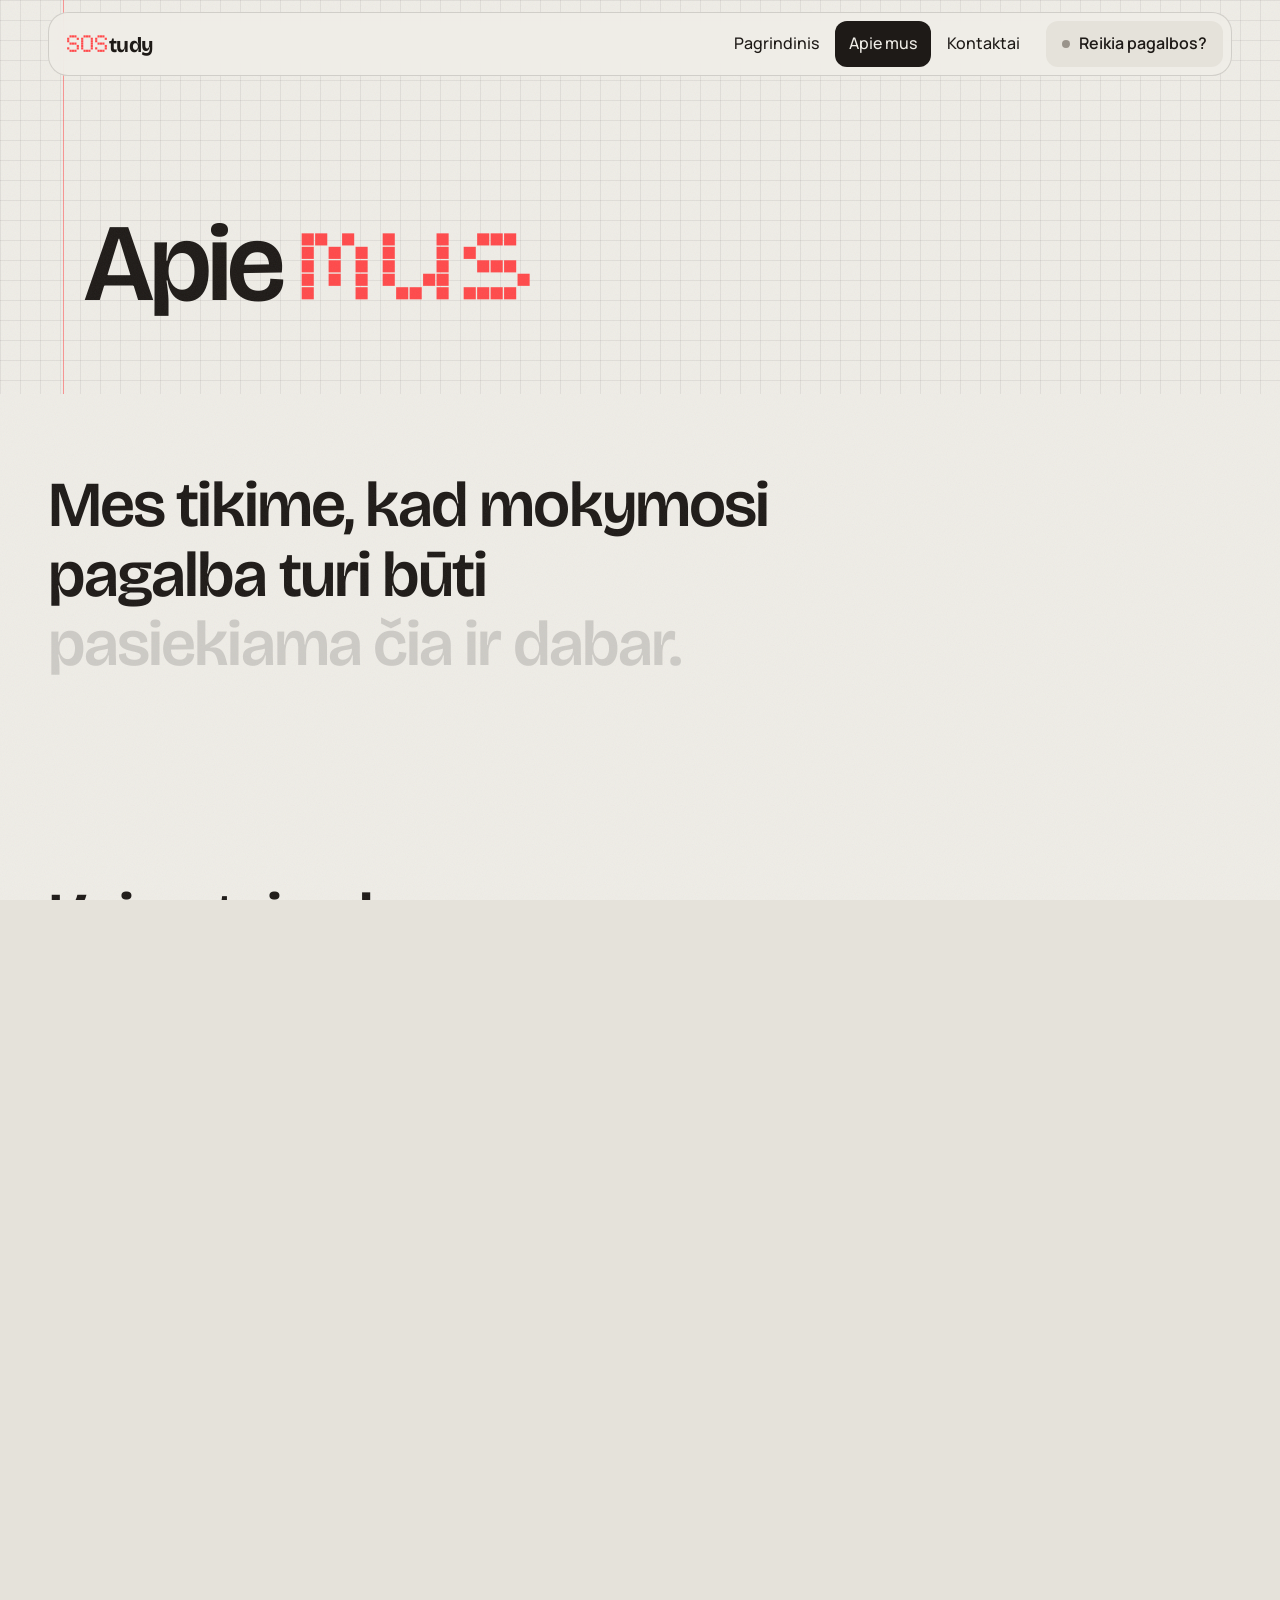
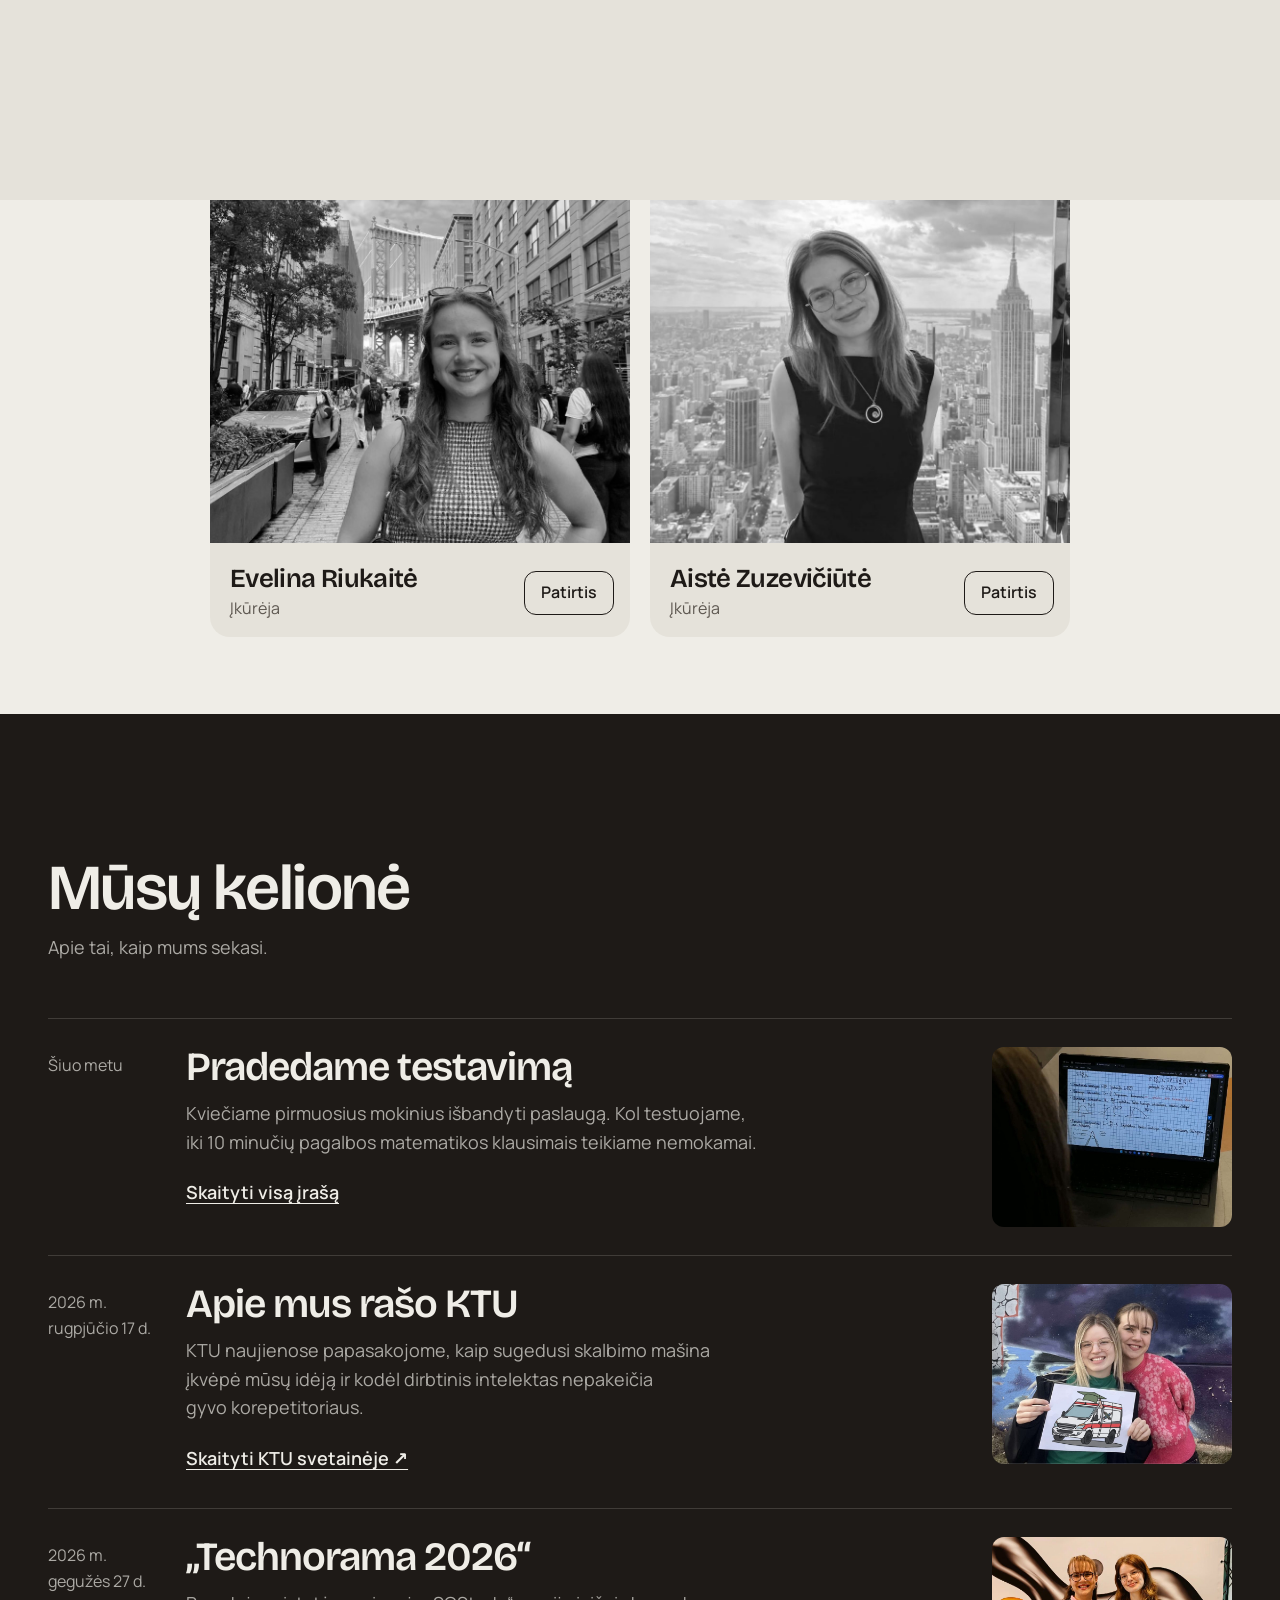
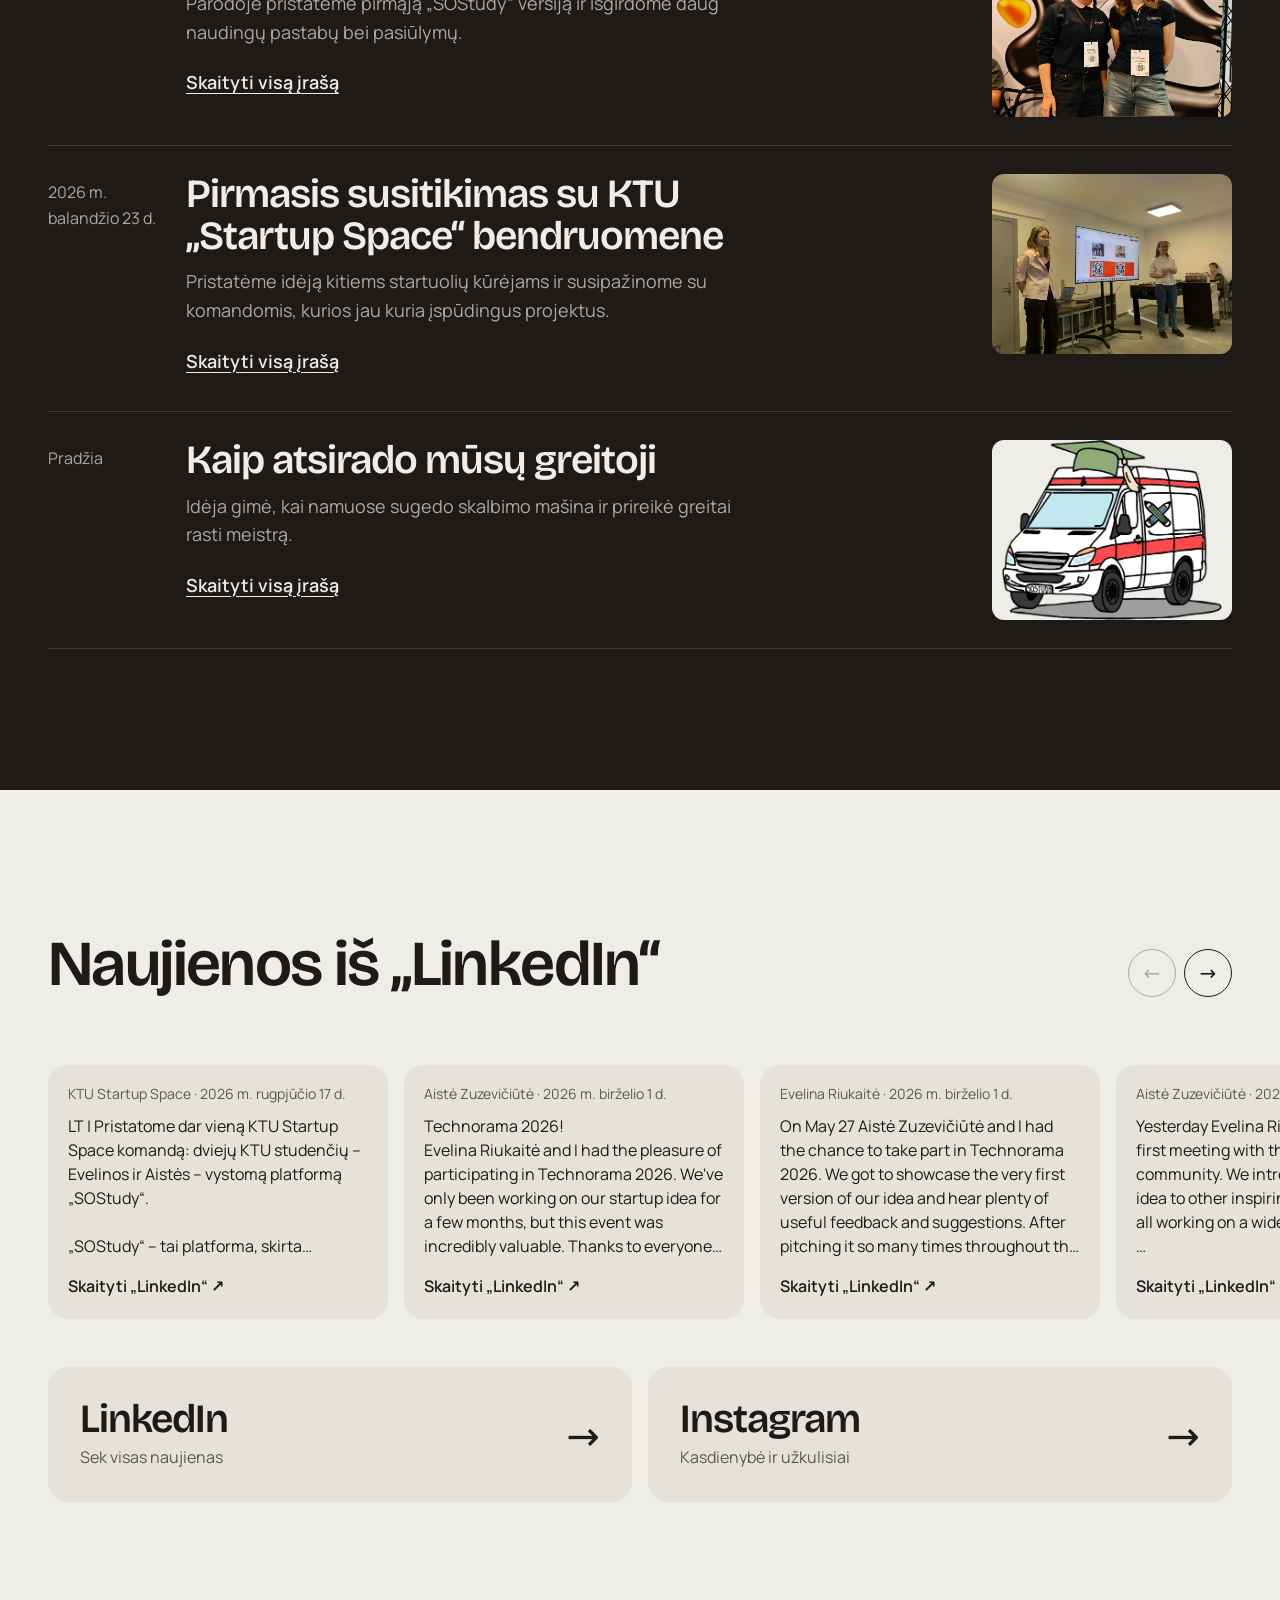
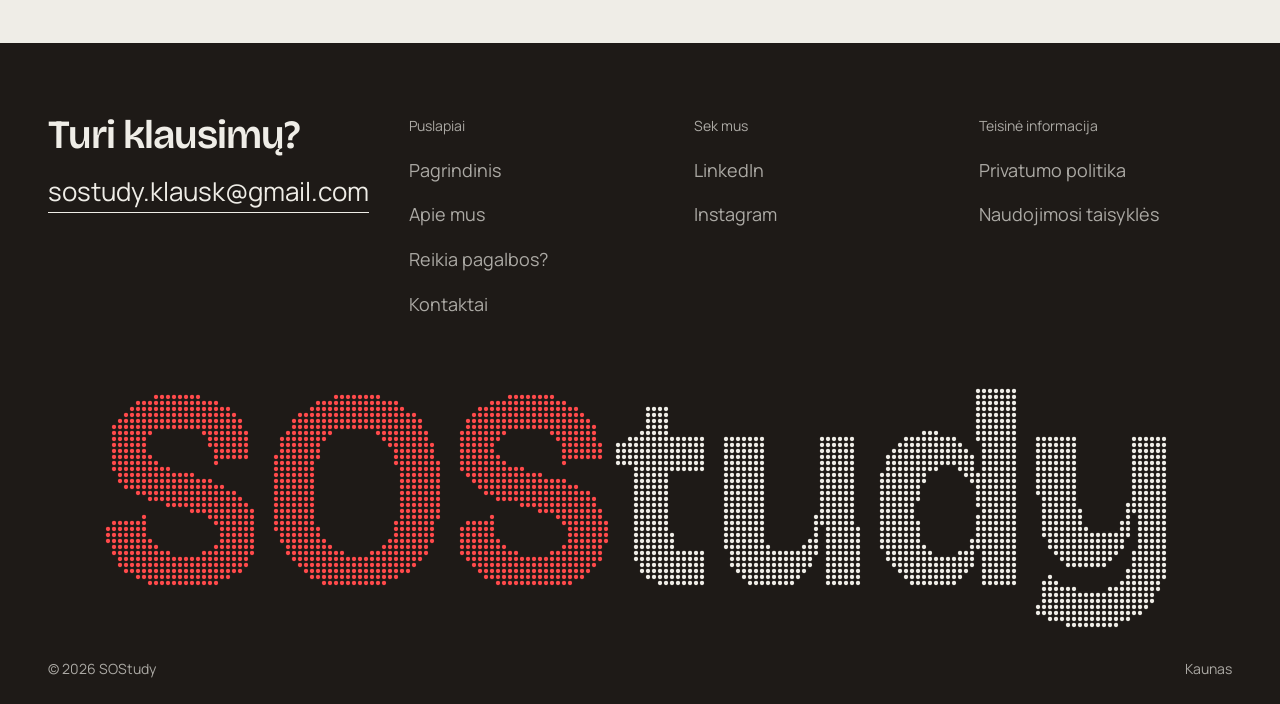
==== commit 064b9019: "technorama photo" ====
--- a/apie-mus/index.html
+++ b/apie-mus/index.html
@@ -123,7 +123,7 @@
             <div class="face back" id="aiste-back">
               <h3>Aistė Zuzevičiūtė</h3>
               <p class="role">Įkūrėja</p>
-              <p class="bio">Esu KTU taikomosios matematikos studentė. Labiausiai domiuosi duomenų mokslu, duomenų analize ir dirbtinio intelekto technologijomis, o žinias gilinu KTU talentų akademijos programoje „SKILLed AI“. Gretutinėse pedagogikos studijose atradau kitą mane įkvepiančią sritį – gebėjimą sudėtingas žinias perteikti aiškiai ir suprantamai. Jau kelerius metus korepetuoju mokinius, o šiuo metu atlieku praktiką mokykloje. Man labai patinka paprasta kalba paaiškinti painias formules ir matyti, kaip mokiniai įgauna pasitikėjimo savo jėgomis. Siekiu sujungti analitinį mąstymą, naujausias DI tendencijas ir pedagogines įžvalgas.</p>
+              <p class="bio">Esu KTU taikomosios matematikos studentė. Labiausiai domiuosi duomenų mokslu, duomenų analize ir dirbtinio intelekto technologijomis, o žinias gilinu KTU talentų akademijos programoje „SKILLed AI“. Gretutinėse pedagogikos studijose atradau kitą mane įkvepiančią sritį – gebėjimą sudėtingas žinias perteikti aiškiai ir suprantamai. Jau kelerius metus korepetitoriauju mokinius, o šiuo metu atlieku praktiką mokykloje. Man labai patinka paprasta kalba paaiškinti painias formules ir matyti, kaip mokiniai įgauna pasitikėjimo savo jėgomis. Siekiu sujungti analitinį mąstymą, naujausias DI tendencijas ir pedagogines įžvalgas.</p>
               <div class="back-foot">
                 <a class="btn btn-red" href="https://www.linkedin.com/in/aiste-zuzeviciute" target="_blank" rel="noopener">LinkedIn profilis</a>
                 <button class="flip-btn" type="button">Atgal</button>
@@ -165,7 +165,7 @@
             <p>Parodoje pristatėme pirmąją „SOStudy“ versiją ir išgirdome daug naudingų pastabų bei pasiūlymų.</p>
             <button class="more" type="button" data-open="technorama">Skaityti visą įrašą</button>
           </div>
-          <div class="post-tile notebook" aria-hidden="true"><span class="dot">05 27</span></div>
+          <img src="/assets/img/technorama-card.jpg" alt="Evelina ir Aistė prie SOStudy stendo parodoje „Technorama 2026“" loading="lazy" width="900" height="675">
         </article>
         <article class="post reveal">
           <span class="when">2026 m. balandžio 23 d.</span>
@@ -205,6 +205,7 @@
     <div class="article-in">
       <p class="muted">2026 m. gegužės 27 d.</p>
       <h2 id="technorama-h">„Technorama 2026“</h2>
+      <img src="/assets/img/technorama.jpg" alt="Evelina ir Aistė prie SOStudy stendo parodoje „Technorama 2026“" loading="lazy" width="900" height="1200">
       <p>Parodoje „Technorama 2026“ pristatėme pirmąją „SOStudy“ versiją. Startuolį tuo metu kūrėme vos kelis mėnesius, todėl lankytojų pastabos ir pasiūlymai buvo labai vertingi.</p>
       <p>Per dieną idėją pristatėme tiek kartų, kad dabar tai padarytume net pažadintos vidury nakties. Renginys suteikė motyvacijos toliau kurti produktą ir kuo greičiau juo pasidalyti su kitais.</p>
       <p>Dėkojame KTU „Startup Space“ komandai už galimybę dalyvauti.</p>
--- a/assets/css/style.css
+++ b/assets/css/style.css
@@ -281,23 +281,35 @@
 .vs .us { color: var(--red); }
 @media (max-width: 380px) { .vs th, .vs td { padding: 14px 6px; font-size: var(--fs-1); } }
 
-/* ============ Drive (scroll scene) ============ */
-.drive { height: 260vh; }
-.drive-sticky { position: sticky; top: 0; height: 100svh; height: 100dvh; overflow: hidden; display: grid; place-items: center; }
-.drive-text { position: relative; z-index: 2; width: 100%; max-width: 1040px; padding-inline: var(--gut-l) var(--gut-r); margin-top: -26vh; }
-.drive-text h2 { font-size: var(--fs-6); max-width: 20ch; }
-.drive-text p { margin: 18px 0 0; font-size: var(--fs-4); color: var(--on-night-2); max-width: 40ch; }
-.road { position: absolute; left: 0; right: 0; bottom: 12vh; height: 2px; background-image: repeating-linear-gradient(90deg, rgba(239, 237, 231, .45) 0 28px, transparent 28px 56px); }
-.drive-car { position: absolute; left: 0; bottom: calc(12vh - 4px); width: clamp(200px, min(30vw, 46vh), 440px); z-index: 3; will-change: transform; }
-.drive-car svg { width: 100%; height: auto; display: block; overflow: visible; }
-@media (max-width: 700px) { .drive { height: 200vh; } }
-@media (orientation: landscape) and (max-height: 560px) {
-  .drive-car { width: clamp(150px, 40vh, 240px); bottom: calc(6vh - 4px); }
-  .road { bottom: 6vh; }
-  .drive-text { margin-top: -30vh; }
-  .drive-text h2 { font-size: clamp(26px, 8vh, 44px); }
-  .drive-text p { font-size: var(--fs-2); }
-}
+/* ============ Solve (scroll scene) ============ */
+.solve { height: 280vh; }
+.solve-sticky { position: sticky; top: 0; height: 100svh; height: 100dvh; display: grid; align-items: center; overflow: hidden; }
+.solve-grid { display: grid; grid-template-columns: minmax(0, .9fr) minmax(0, 1.1fr); gap: clamp(32px, 6vw, 96px); align-items: center; }
+.solve-text h2 { font-size: var(--fs-6); max-width: 14ch; }
+.solve-text p { margin: 20px 0 0; font-size: var(--fs-4); color: var(--on-night-2); max-width: 34ch; }
+.nb {
+  --margin: 48px;
+  margin: 0; color: var(--ink); border-radius: var(--r);
+  padding: clamp(24px, 3vw, 40px) clamp(20px, 3vw, 40px) clamp(24px, 3vw, 36px) calc(var(--margin) + 22px);
+  box-shadow: 0 40px 70px -30px rgba(0, 0, 0, .7);
+  transform: rotate(-1.2deg); transition: transform .5s var(--ease);
+}
+.nb-task { margin: 0 0 12px; font-size: var(--fs-2); color: var(--ink-2); }
+.nb-line { padding: 8px 0; }
+.nb-line .m { display: block; width: fit-content; font: 600 clamp(22px, 2.3vw, 32px)/1.3 var(--f-display); letter-spacing: -.01em; white-space: nowrap; }
+.nb-line .note { display: block; margin-top: 4px; padding-left: 12px; border-left: 2px solid var(--red); font-size: 15px; line-height: 1.45; color: var(--red-ink); max-width: 40ch; }
+.nb-ans { position: relative; width: fit-content; margin-top: 6px; }
+.ring { position: absolute; left: -18px; top: -6px; width: calc(100% + 36px); height: calc(100% + 12px); overflow: visible; pointer-events: none; }
+.ring path { fill: none; stroke: var(--red); stroke-width: 2.5; stroke-linecap: round; }
+.nb-line sub { font-size: .6em; vertical-align: -.25em; line-height: 0; }
+.nb-check { margin: 18px 0 0; font-size: 15px; color: var(--ink-2); }
+@media (max-width: 860px), (max-height: 600px) {
+  .solve { height: auto; }
+  .solve-sticky { position: relative; height: auto; padding-block: clamp(72px, 11vw, 150px); }
+  .solve-grid { grid-template-columns: 1fr; }
+  .solve-text h2 { max-width: 18ch; }
+}
+@media (max-width: 420px) { .nb { --margin: 20px; transform: none; } .nb-line .m { white-space: normal; } }
 
 /* ============ Steps (horizontal) ============ */
 .steps-pin { min-height: 100svh; min-height: 100dvh; display: flex; flex-direction: column; justify-content: center; padding-block: clamp(72px, 10vh, 120px); overflow: hidden; }
@@ -416,6 +428,23 @@
 .week-cells i { aspect-ratio: 1; border-radius: 50%; background: rgba(239, 237, 231, .12); }
 .week-cells i.on { background: var(--green); }
 .week-cells i.now { box-shadow: 0 0 0 2px var(--red); }
+.week-cells i[data-t] { cursor: pointer; transition: transform .15s var(--ease), background .15s; }
+.week-cells i[data-t]:hover { transform: scale(1.5); }
+.week-cells i.picked { background: var(--on-night); box-shadow: 0 0 0 2px var(--red); transform: scale(1.35); }
+.week-hint { margin: 10px 0 0; font-size: 13px; color: var(--on-night-2); }
+.own { margin-top: 22px; }
+.own .slots-h { display: block; margin: 0 0 10px; }
+.av { min-width: 0; }
+.own input {
+  min-width: 0; max-width: 100%;
+  width: 100%; min-height: 48px; padding: 10px 14px; border-radius: var(--r-in);
+  border: 1.5px solid rgba(239, 237, 231, .3); background: transparent; color: var(--on-night);
+  font: 600 var(--fs-2)/1.2 var(--f-body); color-scheme: dark;
+}
+.own input:hover { border-color: rgba(239, 237, 231, .6); }
+.own input:focus { outline: 2px solid var(--red); outline-offset: 2px; border-color: var(--on-night); }
+.own-note { margin: 10px 0 0; font-size: var(--fs-1); color: var(--on-night-2); }
+.req { color: var(--red-ink); font-weight: 600; }
 .week-axis { display: flex; justify-content: space-between; margin-left: 36px; font-size: 12px; color: var(--on-night-2); }
 
 .slots-h { margin: 26px 0 0; font-size: var(--fs-2); color: var(--on-night-2); }
@@ -630,6 +659,6 @@
 @media (prefers-reduced-motion: reduce) {
   *, *::before, *::after { animation-duration: .001s !important; animation-iteration-count: 1 !important; transition-duration: .001s !important; scroll-behavior: auto !important; }
   .reveal { opacity: 1; transform: none; }
-  .drive { height: auto; }
-  .drive-sticky { position: relative; height: auto; padding: 120px 0 220px; }
-}
+  .solve { height: auto; }
+  .solve-sticky { position: relative; height: auto; padding-block: 120px; }
+}
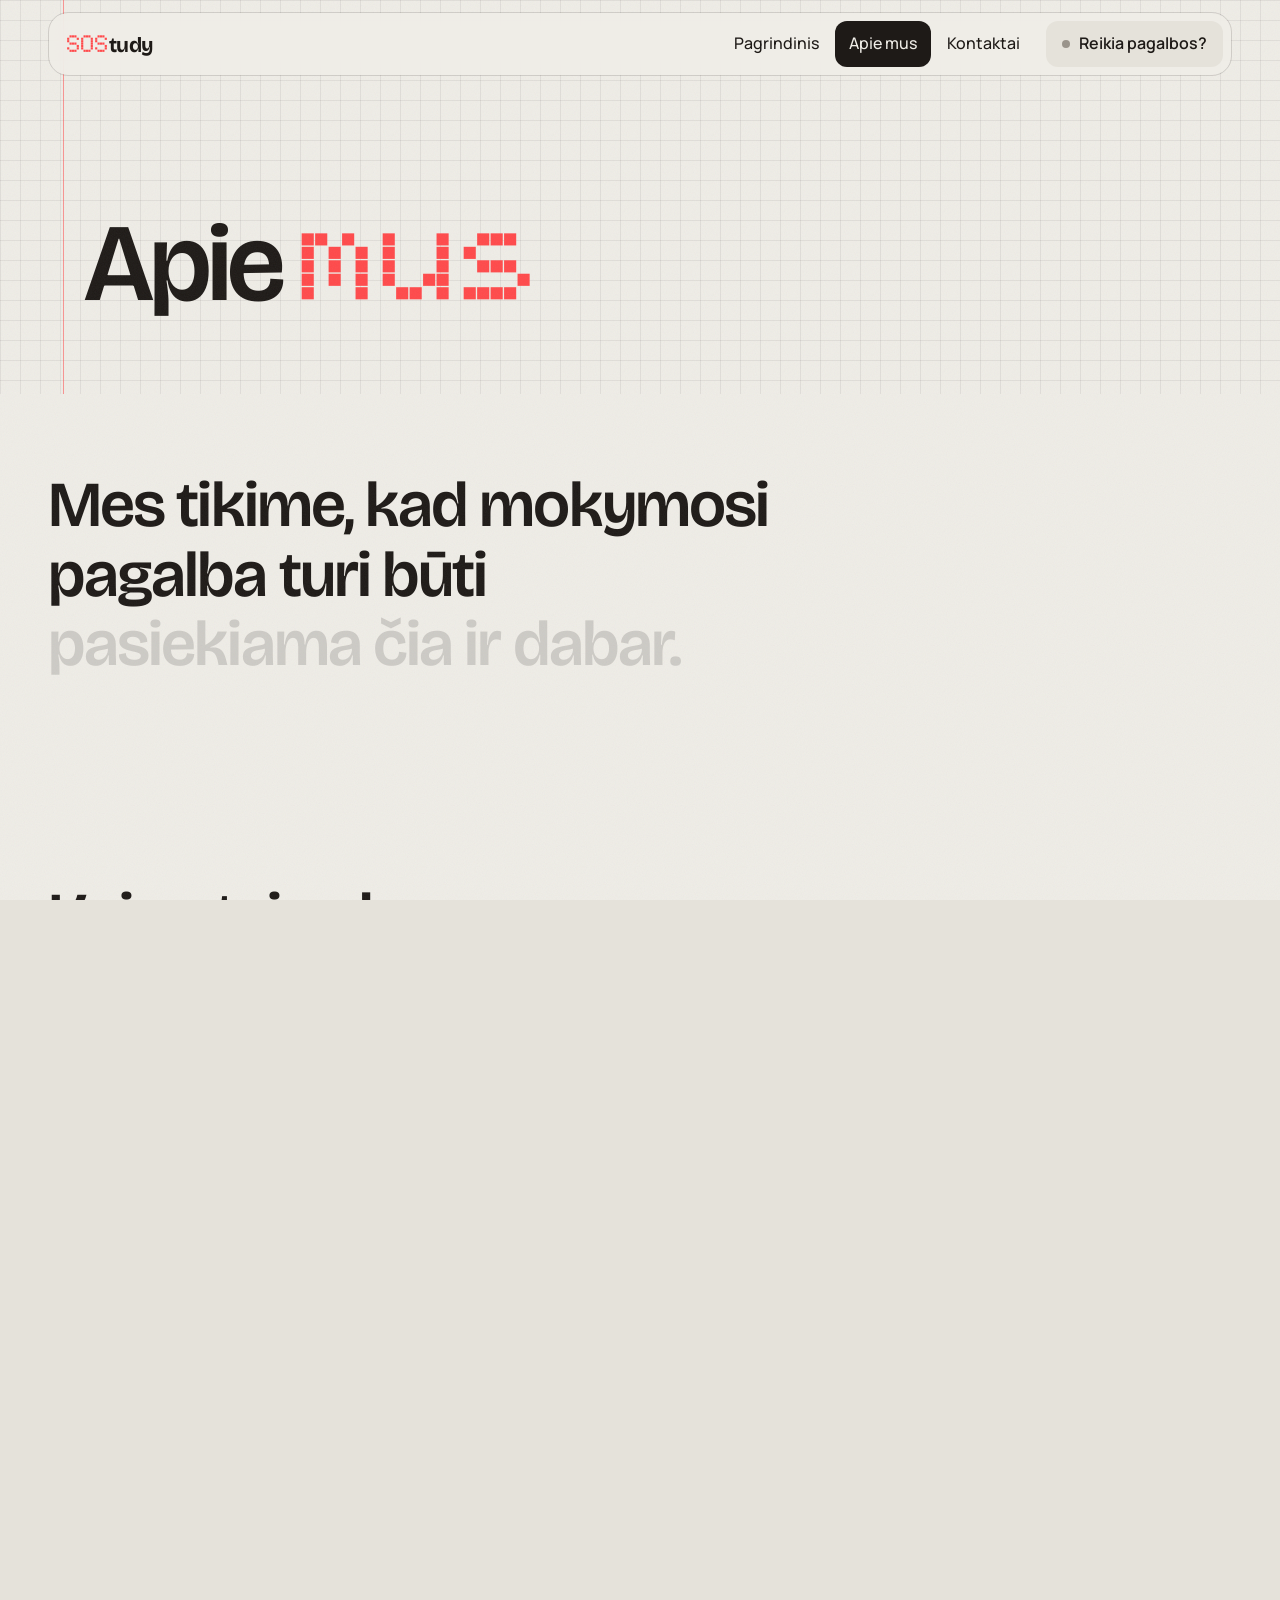
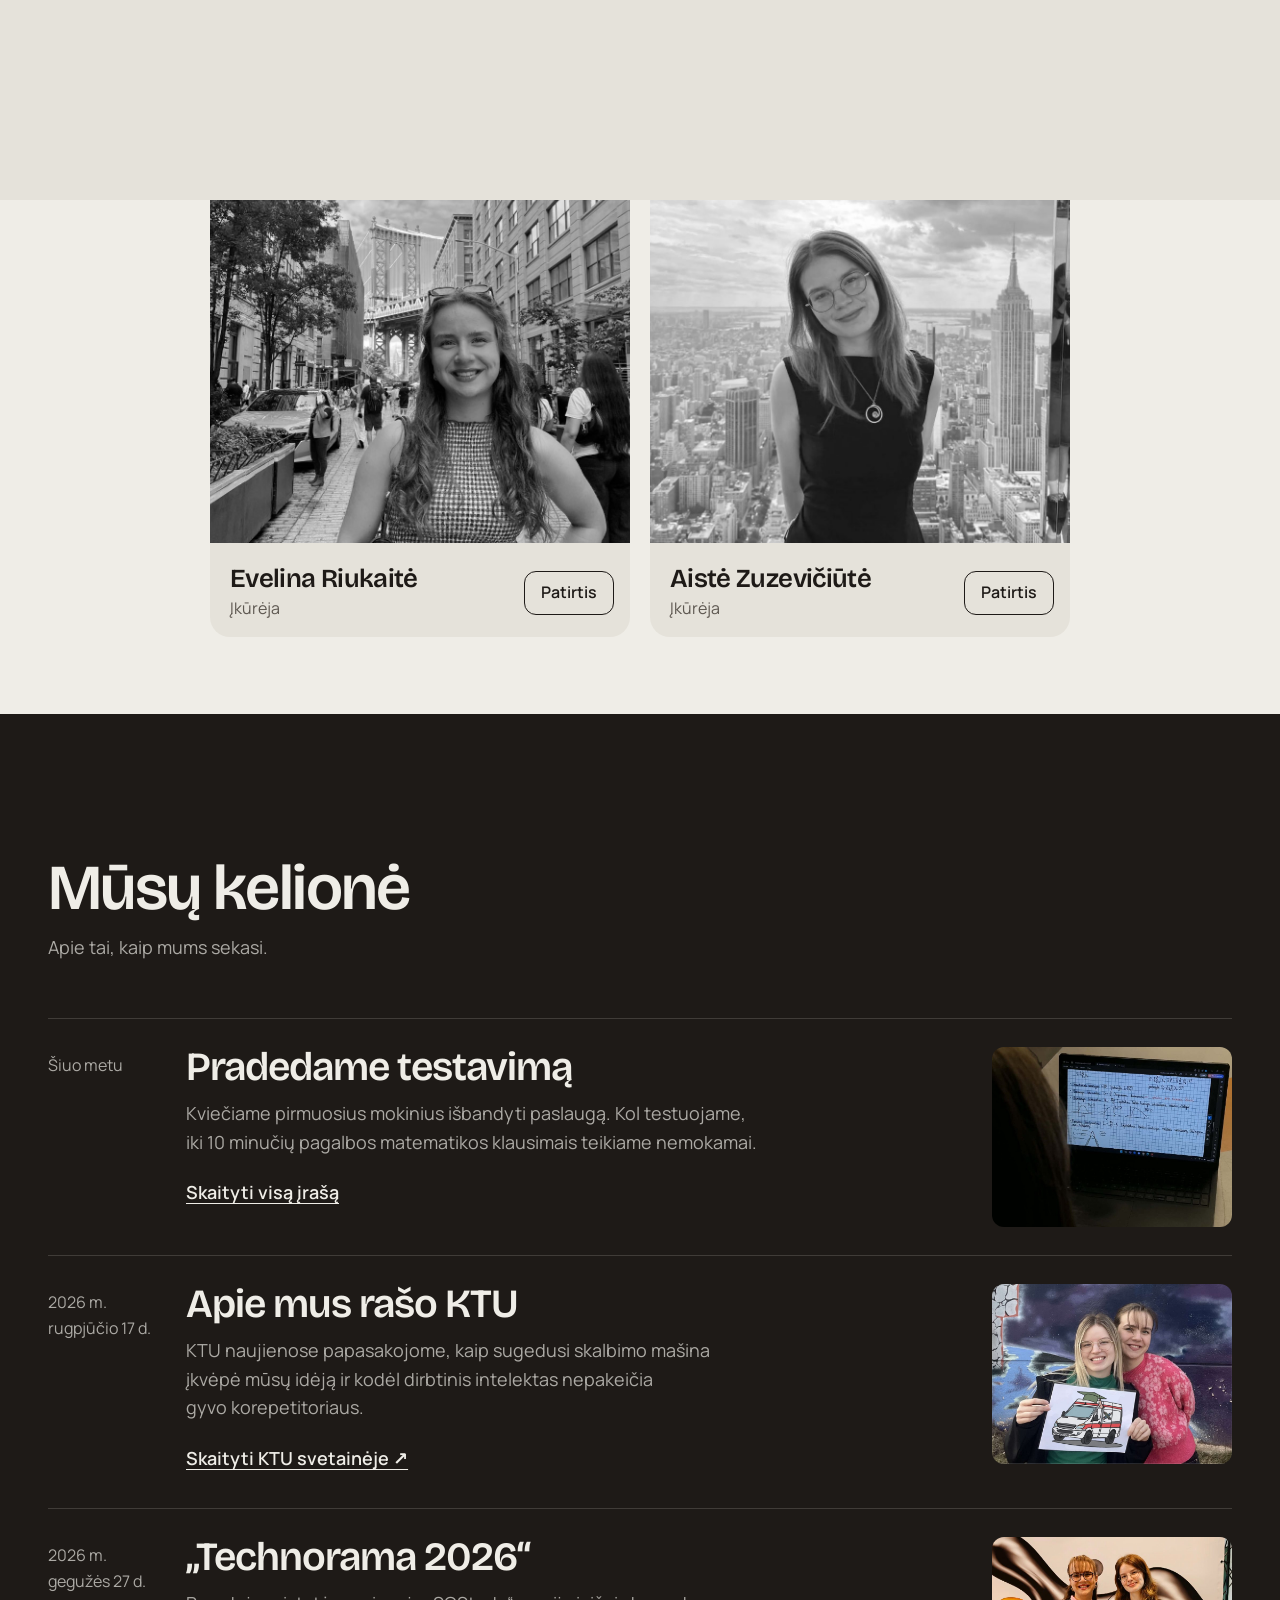
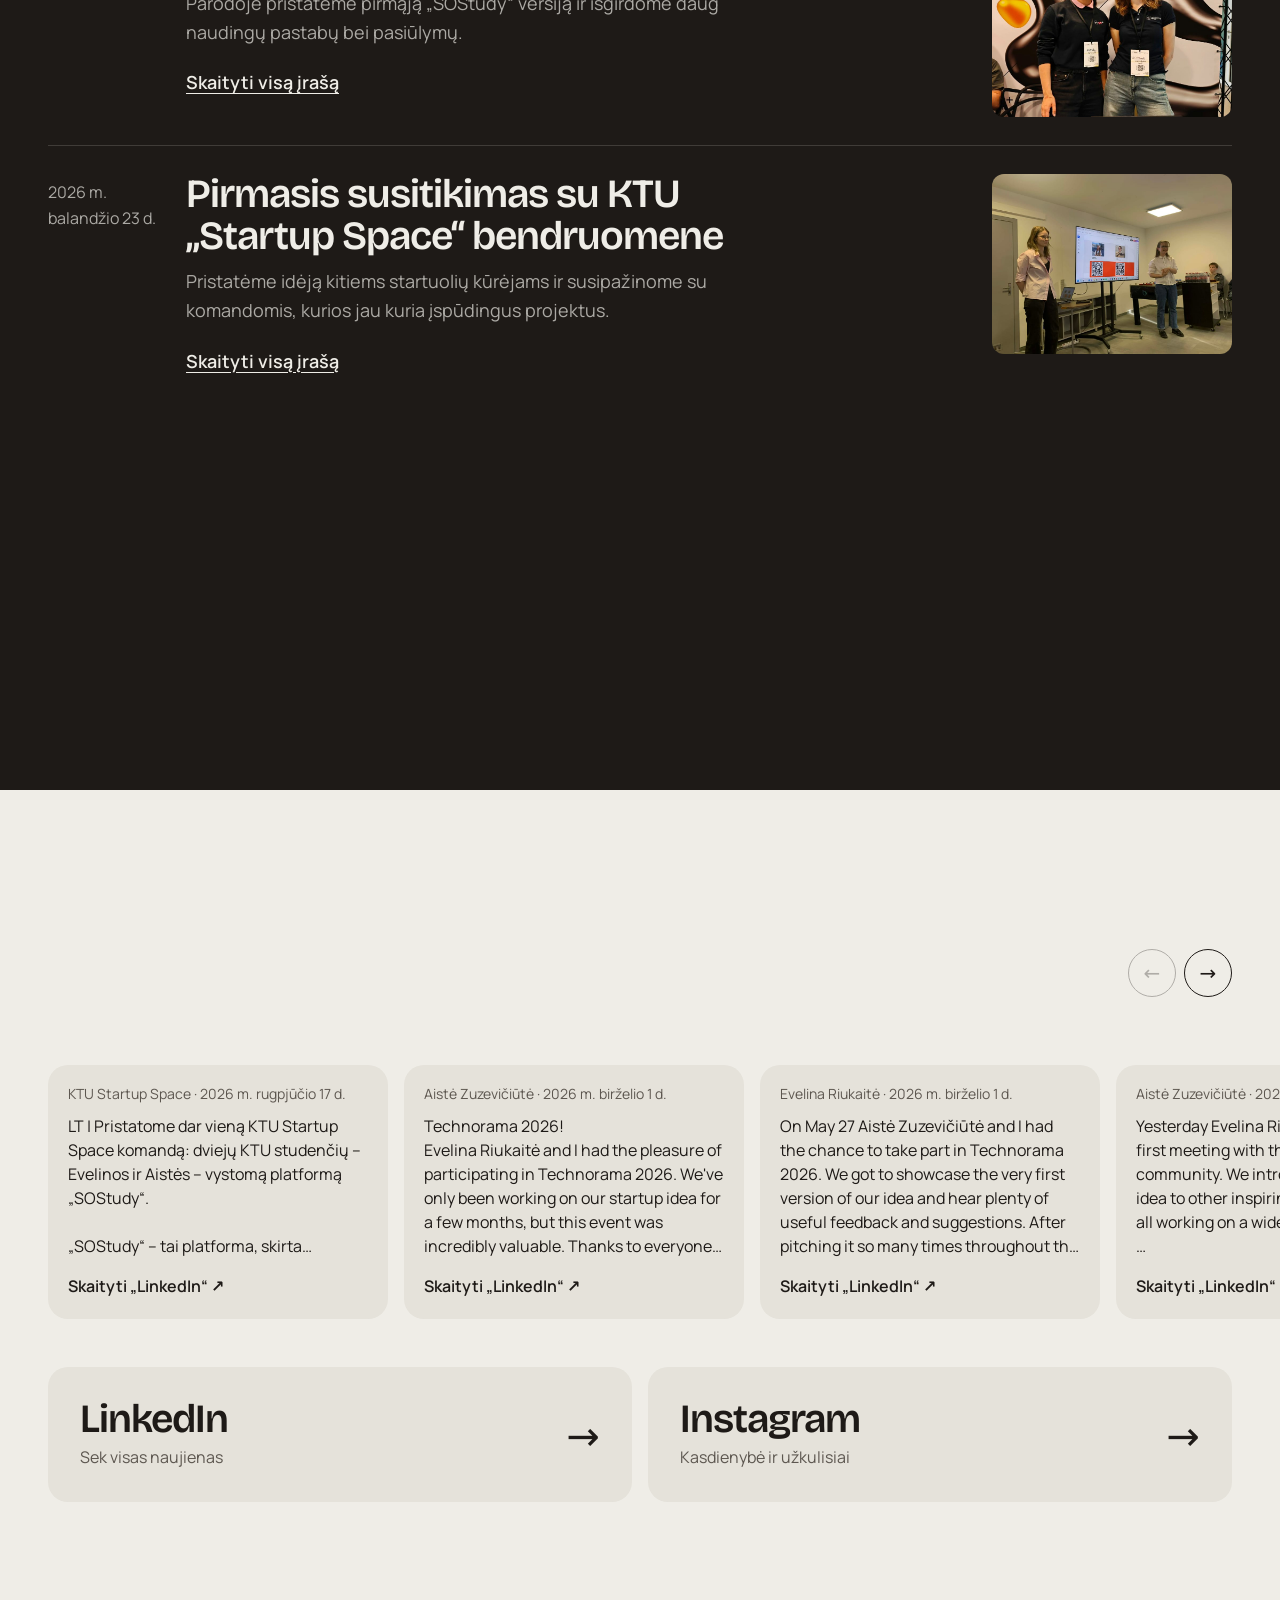
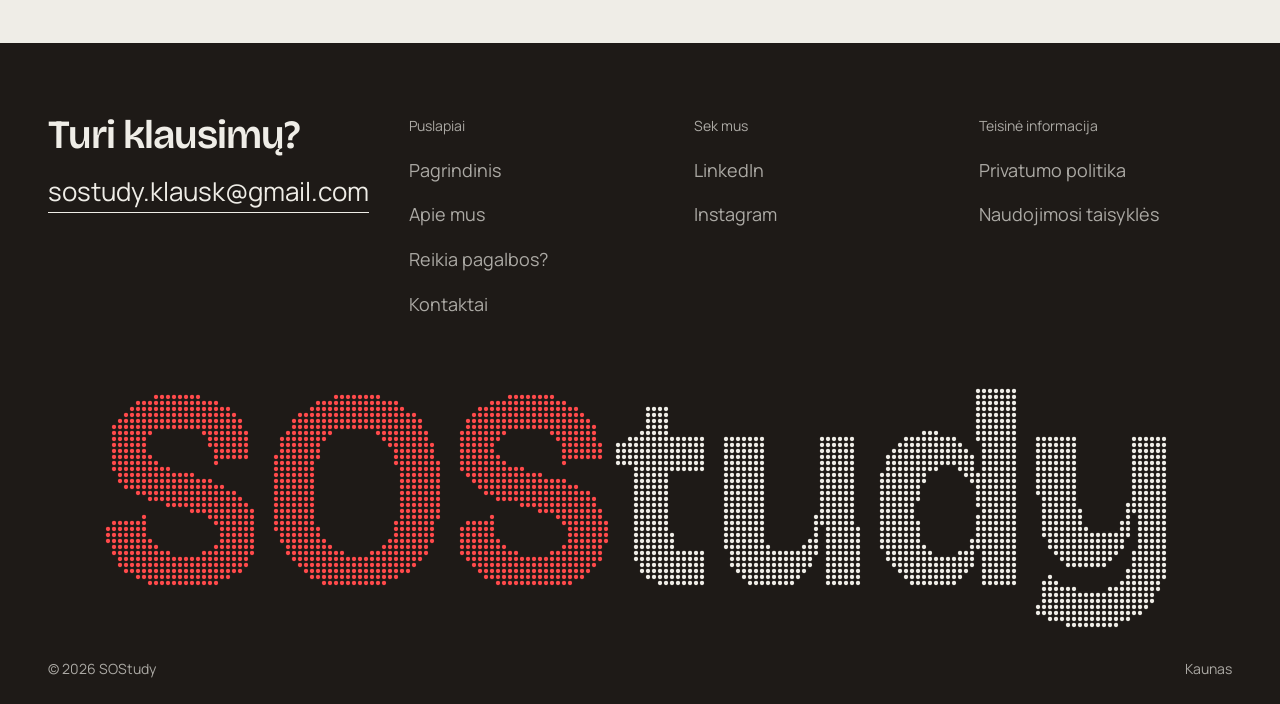
==== commit fb0c0145: "deploy prep" ====
--- a/apie-mus/index.html
+++ b/apie-mus/index.html
@@ -18,8 +18,8 @@
   <link rel="icon" href="/assets/img/favicon.svg" type="image/svg+xml">
   <link rel="preload" href="/assets/fonts/bricolage-grotesque-latin.woff2" as="font" type="font/woff2" crossorigin>
   <link rel="preload" href="/assets/fonts/manrope-latin.woff2" as="font" type="font/woff2" crossorigin>
-  <link rel="stylesheet" href="/assets/css/fonts.css">
-  <link rel="stylesheet" href="/assets/css/style.css">
+  <link rel="stylesheet" href="/assets/css/fonts.css?v=2818c4a3">
+  <link rel="stylesheet" href="/assets/css/style.css?v=2f125445">
   <script type="application/ld+json">
 {
     "@context": "https://schema.org",
@@ -290,10 +290,10 @@
   </div>
 </footer>
 
-<script src="/assets/js/config.js"></script>
-<script src="/assets/js/config.local.js" onerror="this.remove()"></script>
-<script src="/assets/js/availability.js"></script>
-<script src="/assets/js/main.js"></script>
-<script src="/assets/js/about.js" defer></script>
+<script src="/assets/js/config.js?v=fd90ba3b"></script>
+<script src="/assets/js/config.local.js?v=57a0df94" onerror="this.remove()"></script>
+<script src="/assets/js/availability.js?v=ecb71b66"></script>
+<script src="/assets/js/main.js?v=c3b65125"></script>
+<script src="/assets/js/about.js?v=21a9462b" defer></script>
 </body>
 </html>
--- a/assets/css/style.css
+++ b/assets/css/style.css
@@ -128,12 +128,22 @@
 }
 .site-head.is-hidden { transform: translateY(-120%); }
 .head-bar {
+  position: relative;
   display: flex; align-items: center; gap: 12px;
   padding: 8px 8px 8px 18px;
+  border: 1px solid var(--line); border-radius: var(--r);
+}
+/* blur lives on a pseudo-element: backdrop-filter on the bar itself would trap the fixed mobile menu inside it */
+.head-bar::before {
+  content: ""; position: absolute; inset: 0; z-index: -2; border-radius: inherit;
   background: rgba(239, 237, 231, .88);
   backdrop-filter: blur(12px); -webkit-backdrop-filter: blur(12px);
-  border: 1px solid var(--line); border-radius: var(--r);
-}
+}
+.nav-open .head-bar { border-color: transparent; }
+.nav-open .head-bar::before { opacity: 0; }
+.nav-open .logo { color: var(--on-night); position: relative; }
+.nav-open .burger { background: var(--paper); color: var(--ink); margin-left: auto; }
+.nav-open .head-cta { display: none; }
 .logo { display: flex; align-items: baseline; font: 700 21px/1 var(--f-display); letter-spacing: -.03em; }
 .logo .sos { font-family: var(--f-dot); font-weight: 900; color: var(--red); font-size: 24px; letter-spacing: 0; }
 .nav { display: flex; align-items: center; gap: 2px; margin-left: auto; }
@@ -173,7 +183,7 @@
   .burger { display: grid; }
   .head-cta { display: inline-flex; margin-left: auto; }
   .nav {
-    position: fixed; inset: 0; z-index: -1;
+    position: fixed; inset: 0; z-index: -1; height: 100dvh;
     flex-direction: column; align-items: flex-start; justify-content: center; gap: 4px; margin: 0;
     padding: max(96px, env(safe-area-inset-top)) var(--gut-r) max(40px, env(safe-area-inset-bottom)) var(--gut-l);
     background: var(--night); visibility: hidden; opacity: 0;
@@ -311,33 +321,40 @@
 }
 @media (max-width: 420px) { .nb { --margin: 20px; transform: none; } .nb-line .m { white-space: normal; } }
 
-/* ============ Steps (horizontal) ============ */
-.steps-pin { min-height: 100svh; min-height: 100dvh; display: flex; flex-direction: column; justify-content: center; padding-block: clamp(72px, 10vh, 120px); overflow: hidden; }
-.steps-pin .sec-title { margin-bottom: clamp(24px, 4vh, 48px); }
-.steps-track { display: flex; gap: 16px; padding-inline: max(var(--gut-l), calc((100vw - var(--max)) / 2)) max(var(--gut-r), calc((100vw - var(--max)) / 2)); width: max-content; }
-.step {
-  width: min(70vw, 460px); min-height: min(50vh, 400px); flex: none;
-  padding: clamp(22px, 3vw, 32px); border-radius: var(--r);
+/* ============ Steps (card stack) ============ */
+.how { display: grid; grid-template-columns: minmax(0, .8fr) minmax(0, 1.2fr); gap: clamp(32px, 6vw, 96px); align-items: center; }
+.how-intro .sec-title { margin-bottom: 18px; }
+.how-intro .muted { max-width: 32ch; margin-bottom: 28px; }
+@media (max-width: 860px) { .how { grid-template-columns: 1fr; } .how-intro { order: 0; } }
+.stack-nav { display: flex; align-items: center; gap: 12px; }
+.stack-nav button { width: 52px; height: 52px; border-radius: 50%; border: 1.5px solid var(--ink); background: none; font-size: 20px; transition: background .2s, color .2s; }
+.stack-nav button:hover { background: var(--ink); color: var(--paper); }
+.stack-nav button:active { transform: translateY(1px); }
+.stack-count { min-width: 56px; text-align: center; font-weight: 600; font-variant-numeric: tabular-nums; }
+.stack { --off: 14px; display: grid; padding: 0 0 calc(var(--off) * 3); touch-action: pan-y; user-select: none; outline: none; }
+.stack:focus-visible { outline: 2px solid var(--red); outline-offset: 6px; border-radius: var(--r); }
+.stack .step {
+  grid-area: 1 / 1; width: 100%; min-height: clamp(300px, 40vh, 400px);
+  padding: clamp(22px, 3vw, 34px); border-radius: var(--r);
   display: flex; flex-direction: column; justify-content: space-between; gap: 32px;
-}
-.step .dot { font-size: clamp(56px, min(9vw, 11vh), 120px); line-height: .8; }
+  transform: translateY(calc(var(--k) * var(--off))) scale(calc(1 - var(--k) * .05));
+  transform-origin: bottom center; z-index: calc(10 - var(--k));
+  box-shadow: 0 18px 36px -24px rgba(30, 26, 23, .5);
+  transition: transform .5s var(--ease), opacity .4s;
+  cursor: pointer;
+}
+.stack .step.out { transform: translate(-60%, 0) rotate(-8deg); opacity: 0; z-index: 20; }
+.stack .step.instant { transition: none; }
+.step .dot { font-size: clamp(56px, 7vw, 104px); line-height: .8; }
 .step h3 { font-size: var(--fs-5); margin-bottom: 10px; }
-.step p { margin: 0; max-width: 36ch; }
+.step p { margin: 0; max-width: 38ch; }
 .step.s1 { background: var(--paper-2); }
 .step.s1 p { color: var(--ink-2); }
 .step.s2 { background: var(--green); }
 .step.s3 { background: var(--red); color: #fff; }
 .step.s4 { background: var(--ink); color: var(--paper); }
 .step.s4 p { color: var(--on-night-2); }
-/* stacked when there is no room to pin */
-@media (max-width: 760px), (max-height: 600px) {
-  .steps-pin { min-height: 0; }
-  .steps-track { flex-direction: column; width: auto; }
-  .step { width: 100%; min-height: 0; }
-}
-@media (min-width: 560px) and (max-width: 760px), (min-width: 560px) and (max-height: 600px) {
-  .steps-track { display: grid; grid-template-columns: 1fr 1fr; }
-}
+@media (max-width: 500px) { .stack { --off: 10px; } }
 
 /* ============ FAQ ============ */
 .faq { border-top: 1px solid var(--line); max-width: 920px; }
@@ -475,7 +492,7 @@
 .field > span { position: absolute; left: 17px; top: 9px; font-size: 13px; font-weight: 600; color: var(--ink-2); pointer-events: none; }
 .field > span b { color: var(--red-ink); font-weight: 600; }
 .field.invalid input, .field.invalid textarea { border-color: var(--red); }
-.field .err { display: block; margin-top: 6px; font-size: var(--fs-1); color: var(--red-ink); }
+.field > .err, .check .err { position: static; display: block; margin: 6px 0 0 2px; font-size: var(--fs-1); font-weight: 600; line-height: 1.4; color: var(--red-ink); pointer-events: auto; }
 
 .drop {
   position: relative; display: grid; place-items: center; text-align: center;
@@ -588,7 +605,7 @@
 .article-in { padding: clamp(22px, 4vw, 48px); }
 .article-in .muted { margin: 0; font-size: var(--fs-2); }
 .article-in h2 { font-size: var(--fs-5); margin: 10px 0 20px; }
-.article-in img { border-radius: var(--r-in); margin-bottom: 22px; }
+.article-in img { width: 100%; max-height: min(70vh, 640px); object-fit: cover; object-position: center 35%; border-radius: var(--r-in); margin-bottom: 22px; }
 .article-in p { color: var(--ink-2); }
 .article-close { position: sticky; top: 12px; float: right; margin: 12px 12px 0 0; z-index: 2; min-height: 44px; padding: 0 14px; border-radius: var(--r-in); border: 0; background: var(--ink); color: var(--paper); font-size: var(--fs-1); font-weight: 600; }
 
@@ -662,3 +679,16 @@
   .solve { height: auto; }
   .solve-sticky { position: relative; height: auto; padding-block: 120px; }
 }
+
+/* ============ Waiting game ============ */
+.game { margin-top: 22px; }
+.game-bar { display: flex; align-items: center; justify-content: space-between; gap: 12px; margin-bottom: 10px; }
+.game-bar p { margin: 0; font-size: var(--fs-2); color: var(--on-night-2); }
+.game-bar button { flex: none; min-height: 40px; padding: 0 14px; border-radius: var(--r-in); border: 1.5px solid rgba(239, 237, 231, .3); background: none; color: var(--on-night); font-size: var(--fs-1); font-weight: 600; }
+.game-bar button:hover { border-color: var(--on-night); }
+#gameCanvas { display: block; width: 100%; aspect-ratio: 600 / 260; border-radius: var(--r-in); background: rgba(239, 237, 231, .05); cursor: pointer; touch-action: manipulation; }
+#gameCanvas:focus-visible { outline: 2px solid var(--red); outline-offset: 3px; }
+.game-score { display: flex; justify-content: space-between; margin: 10px 0 0; font-size: var(--fs-2); color: var(--on-night-2); }
+.game-score b { color: var(--on-night); font-variant-numeric: tabular-nums; }
+.check a { color: var(--red-ink); font-weight: 600; text-decoration: underline; text-underline-offset: 3px; }
+.check a:hover { color: var(--ink); }
